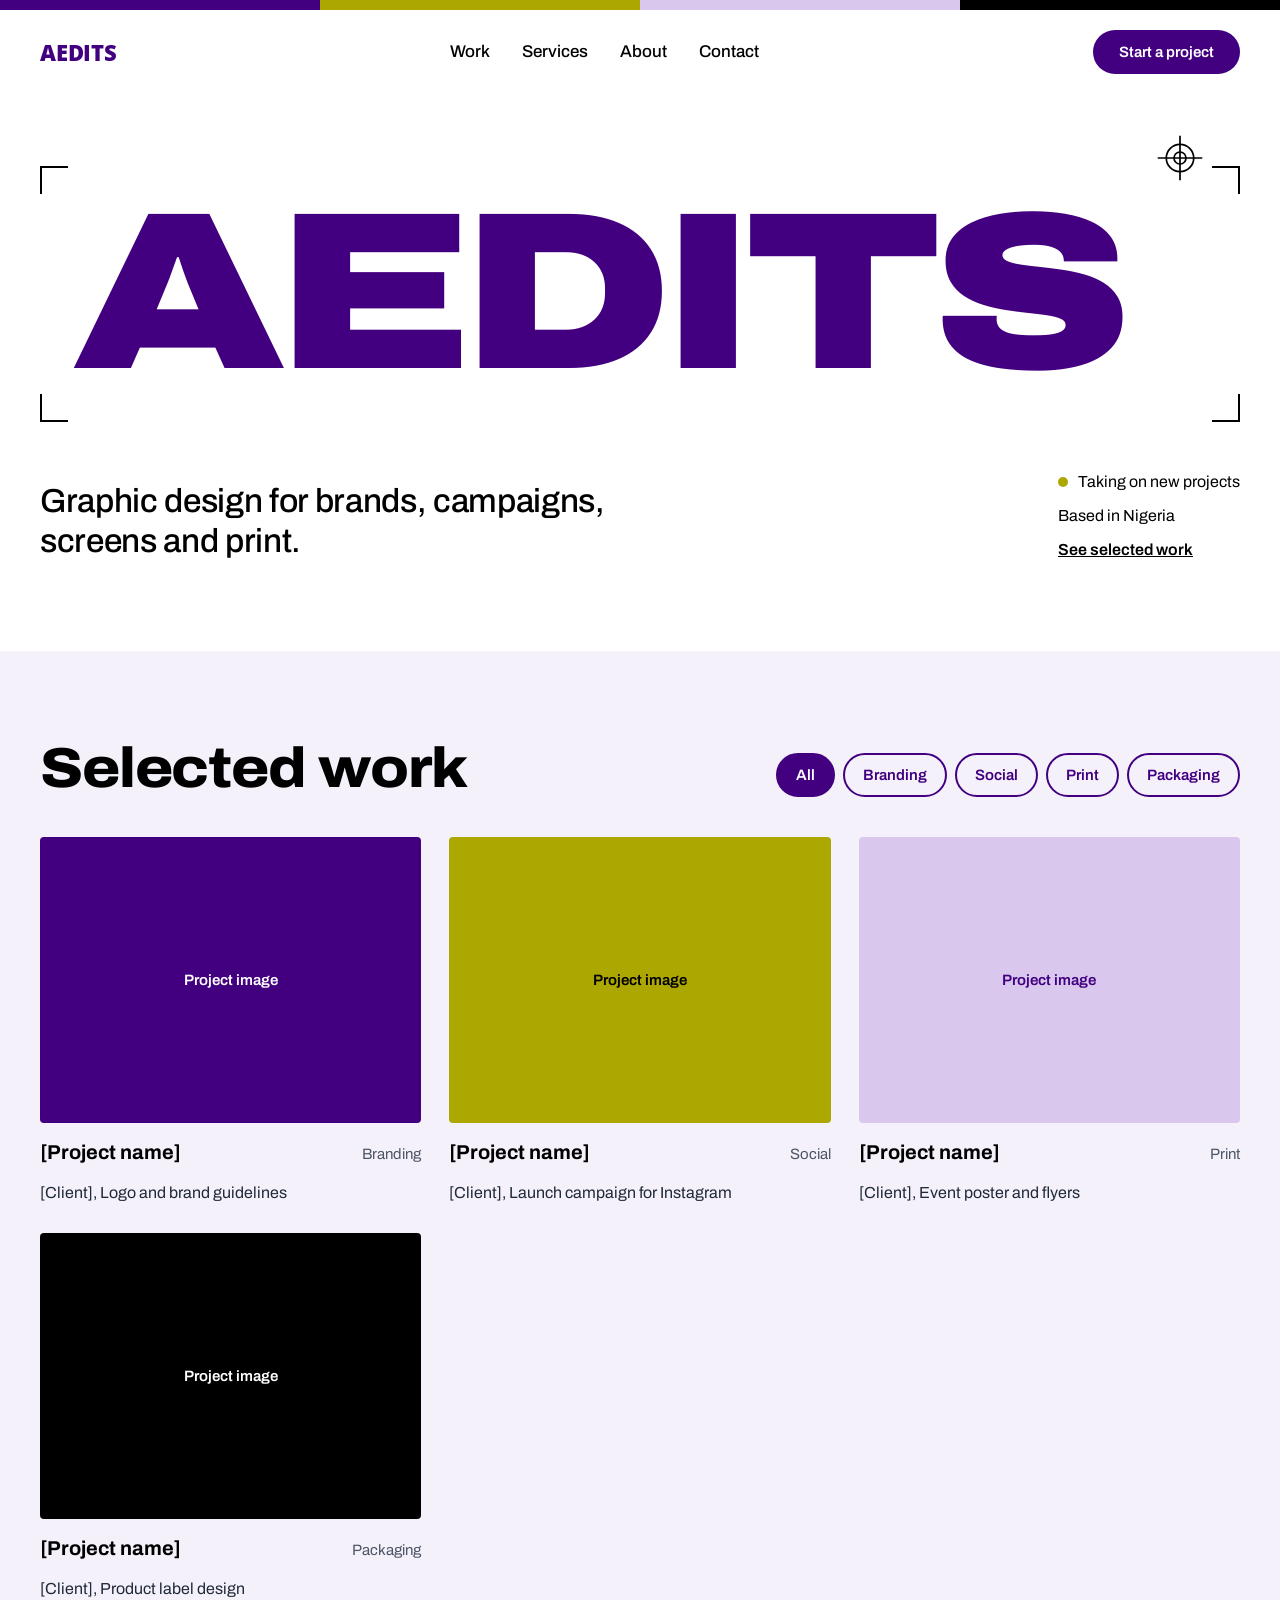
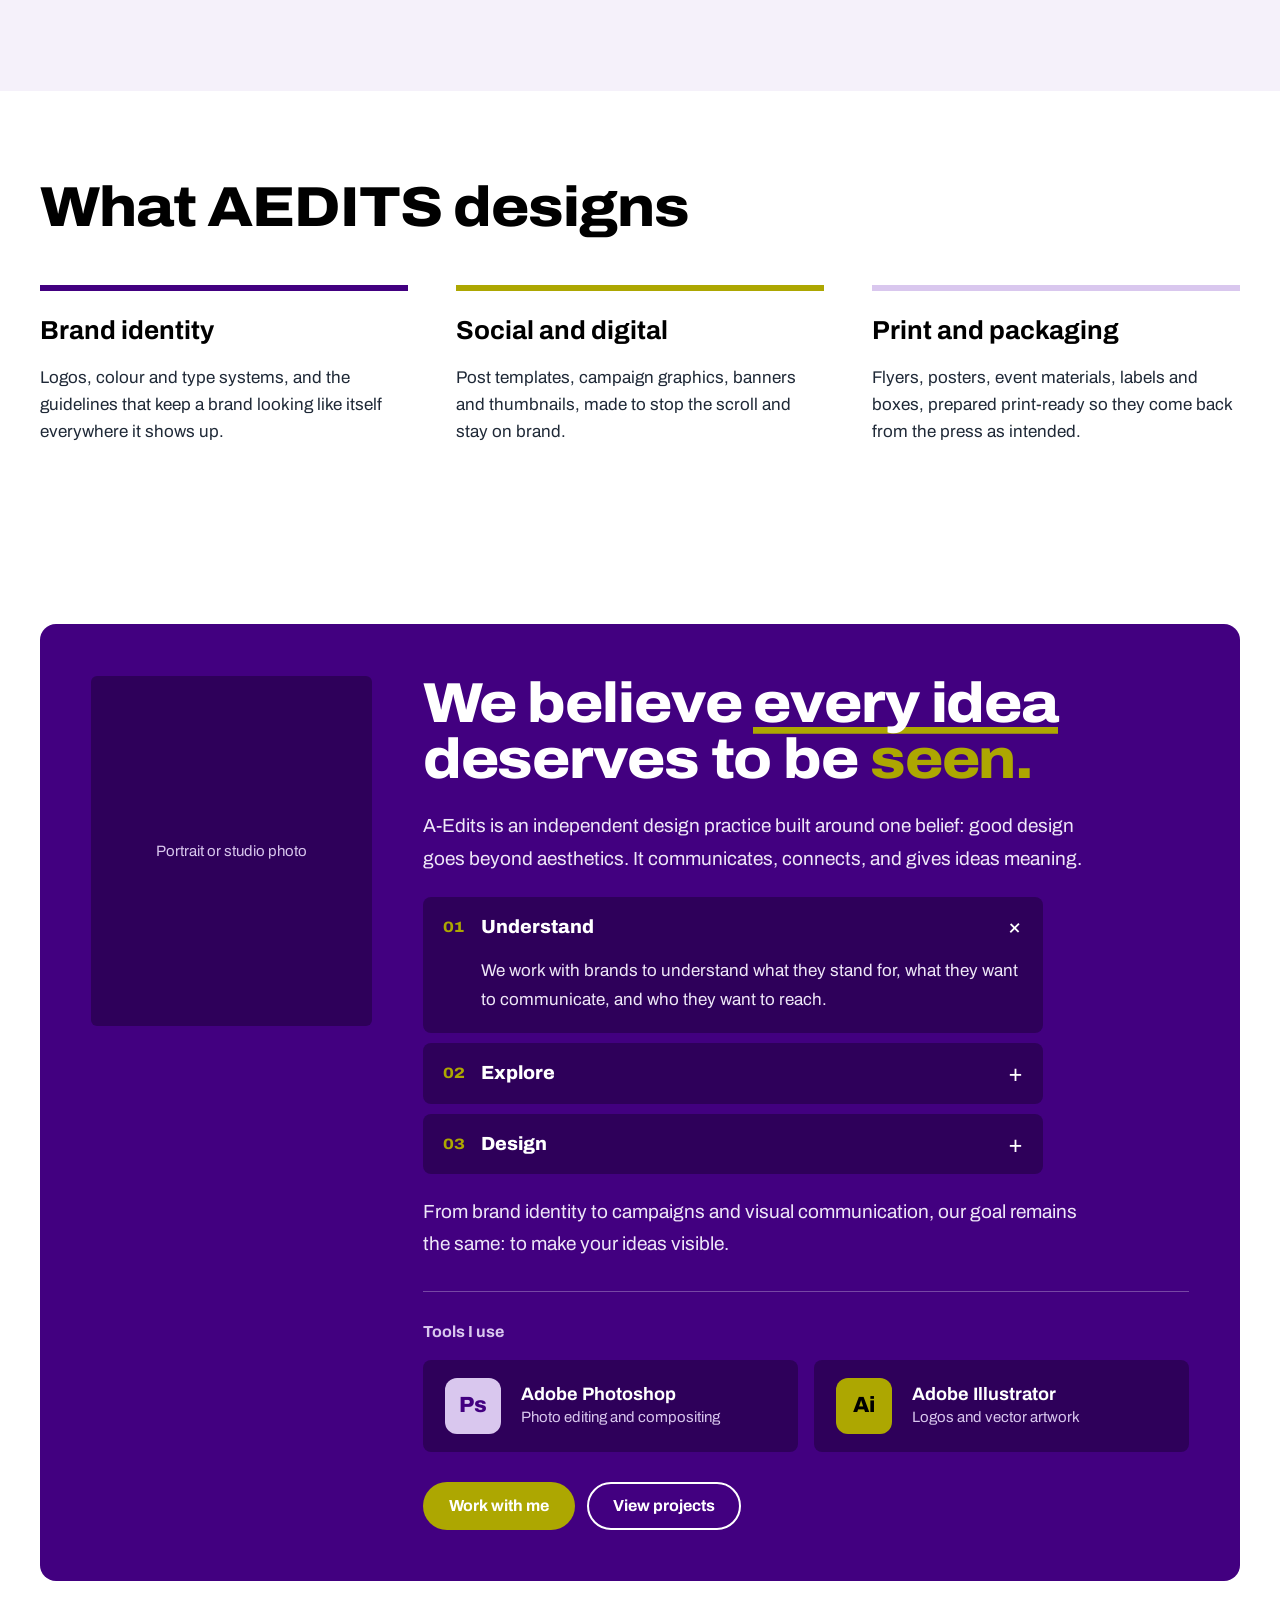
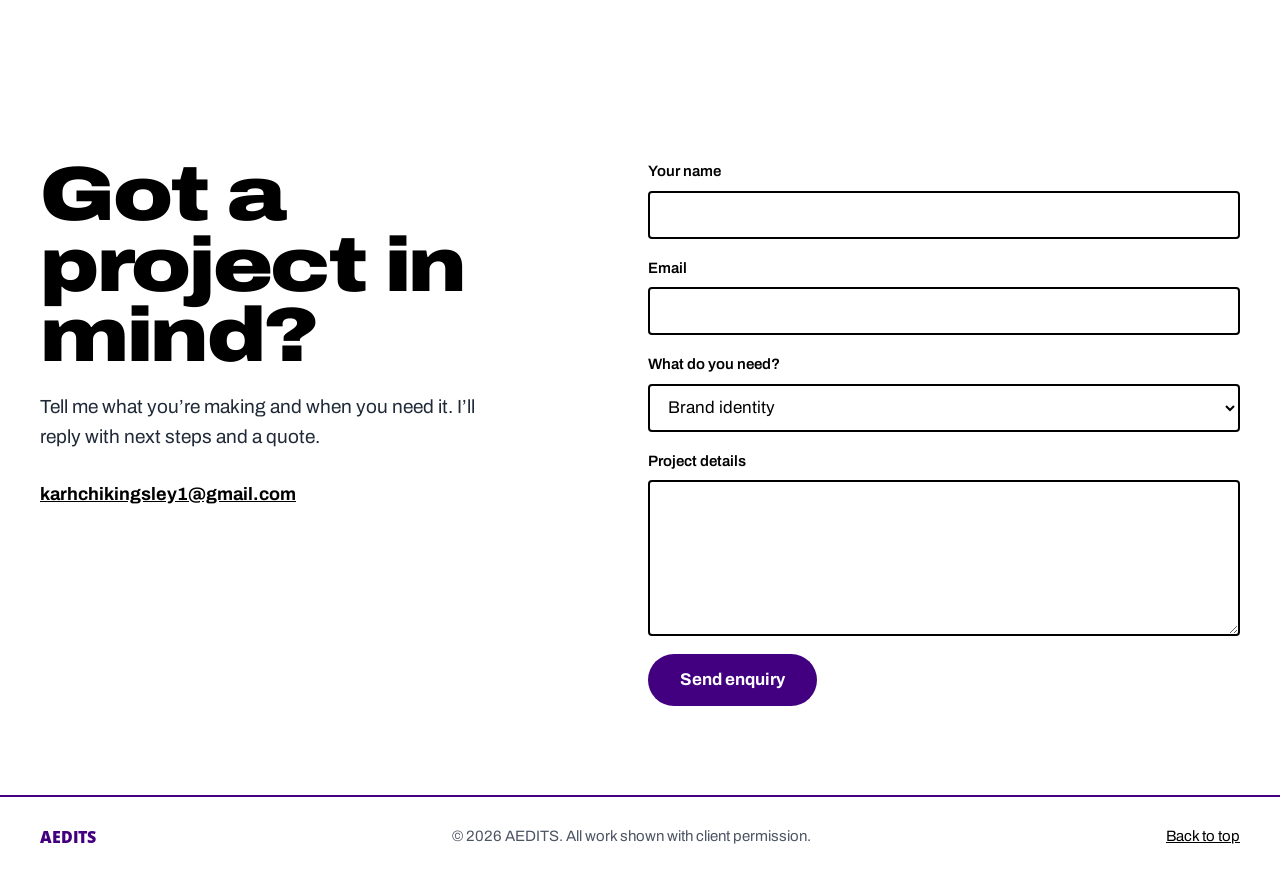
==== index.html @ ba5e99d8 "Add heading highlight, button arrows and approach steps to about section Co-Authored-By: Claude Opus" ====
<!doctype html>
<html lang="en">
<head>
<meta charset="utf-8">
<meta name="viewport" content="width=device-width, initial-scale=1, viewport-fit=cover">
<title>AEDITS · Graphic design</title>
<meta name="description" content="AEDITS is a graphic design studio in Nigeria for brands, campaigns, screens and print.">
<meta property="og:title" content="AEDITS · Graphic design">
<meta property="og:description" content="Graphic design for brands, campaigns, screens and print.">
<meta name="theme-color" content="#420080">
<link rel="icon" href="data:image/svg+xml,%3Csvg xmlns='http://www.w3.org/2000/svg' viewBox='0 0 64 64'%3E%3Crect width='64' height='64' rx='12' fill='%23420080'/%3E%3Ctext x='32' y='45' font-family='Arial' font-weight='900' font-size='38' text-anchor='middle' fill='%23ada701'%3EA%3C/text%3E%3C/svg%3E">
<link rel="preconnect" href="https://fonts.googleapis.com">
<link rel="preconnect" href="https://fonts.gstatic.com" crossorigin>
<link rel="stylesheet" href="https://fonts.googleapis.com/css2?family=Archivo:wdth,wght@62..125,400..900&family=Open+Sans:wght@600..800&display=swap">
<link rel="stylesheet" href="css/styles.css">
</head>
<body>

<div class="colorbar" aria-hidden="true"><div></div><div></div><div></div><div></div></div>

<header class="wrap header">
  <a href="#top" class="logo">AEDITS</a>
  <button class="menu-btn" type="button" aria-expanded="false" aria-controls="site-nav">Menu</button>
  <nav id="site-nav" class="nav" aria-label="Main">
    <a href="#work">Work</a>
    <a href="#services">Services</a>
    <a href="#about">About</a>
    <a href="#contact">Contact</a>
  </nav>
  <a href="#contact" class="pill pill-primary">Start a project</a>
</header>

<main>
  <section id="top" class="wrap hero">
    <div class="frame">
      <span class="crop tl" aria-hidden="true"></span>
      <span class="crop tr" aria-hidden="true"></span>
      <span class="crop bl" aria-hidden="true"></span>
      <span class="crop br" aria-hidden="true"></span>
      <h1 class="wordmark">AEDITS</h1>
      <svg class="target" aria-hidden="true" width="56" height="56" viewBox="0 0 56 56">
        <circle cx="28" cy="28" r="16" fill="none" stroke="currentColor" stroke-width="2"/>
        <circle cx="28" cy="28" r="7" fill="none" stroke="currentColor" stroke-width="2"/>
        <line x1="28" y1="2" x2="28" y2="54" stroke="currentColor" stroke-width="2"/>
        <line x1="2" y1="28" x2="54" y2="28" stroke="currentColor" stroke-width="2"/>
      </svg>
    </div>
    <div class="hero-foot">
      <p class="tagline">Graphic design for brands, campaigns, screens and print.</p>
      <div class="meta">
        <span><span class="dot" aria-hidden="true"></span>Taking on new projects</span>
        <span>Based in Nigeria</span>
        <a href="#work" style="font-weight:600">See selected work</a>
      </div>
    </div>
  </section>

  <section id="work" class="work section">
    <div class="wrap">
      <div class="work-head">
        <h2 class="h2">Selected work</h2>
        <div class="filters" id="filters" role="group" aria-label="Filter projects"></div>
      </div>
      <!-- Projects come from data/projects.js — add and edit them in admin.html -->
      <div class="grid" id="grid" aria-live="polite"></div>
      <p class="empty" id="empty" hidden></p>
    </div>
  </section>

  <section id="services" class="wrap section">
    <h2 class="h2">What AEDITS designs</h2>
    <div class="services">
      <div class="service">
        <h3>Brand identity</h3>
        <p>Logos, colour and type systems, and the guidelines that keep a brand looking like itself everywhere it shows up.</p>
      </div>
      <div class="service">
        <h3>Social and digital</h3>
        <p>Post templates, campaign graphics, banners and thumbnails, made to stop the scroll and stay on brand.</p>
      </div>
      <div class="service">
        <h3>Print and packaging</h3>
        <p>Flyers, posters, event materials, labels and boxes, prepared print-ready so they come back from the press as intended.</p>
      </div>
    </div>
  </section>

  <section id="about" class="wrap section">
    <div class="about on-purple">
      <!-- To add your photo: put it in images/ and replace the text below with
           <img src="images/portrait.jpg" alt="Portrait of the A-Edits designer"> -->
      <div class="portrait">Portrait or studio photo</div>
      <div class="about-copy">
        <h2 class="h2 about-title">We believe <span class="hl">every idea</span> deserves to be <span class="hl-word">seen.</span></h2>
        <p>A-Edits is an independent design practice built around one belief: good design goes beyond aesthetics. It communicates, connects, and gives ideas meaning.</p>
        <div class="steps">
          <div class="step open">
            <h3><button type="button" aria-expanded="true" aria-controls="step-1"><span class="step-num">01</span>Understand<span class="step-pm" aria-hidden="true">+</span></button></h3>
            <div class="step-body" id="step-1"><div><p>We work with brands to understand what they stand for, what they want to communicate, and who they want to reach.</p></div></div>
          </div>
          <div class="step">
            <h3><button type="button" aria-expanded="false" aria-controls="step-2"><span class="step-num">02</span>Explore<span class="step-pm" aria-hidden="true">+</span></button></h3>
            <div class="step-body" id="step-2"><div><p>Our approach is collaborative and considered. Through thoughtful exploration and creative direction, ideas are understood and perspectives are shared.</p></div></div>
          </div>
          <div class="step">
            <h3><button type="button" aria-expanded="false" aria-controls="step-3"><span class="step-num">03</span>Design<span class="step-pm" aria-hidden="true">+</span></button></h3>
            <div class="step-body" id="step-3"><div><p>With intentional design, where every decision serves a purpose, we translate these ideas into visual experiences that speak to the right audience.</p></div></div>
          </div>
        </div>
        <p>From brand identity to campaigns and visual communication, our goal remains the same: to make your ideas visible.</p>
        <div class="tools">
          <h3>Tools I use</h3>
          <ul class="tool-list">
            <!-- To add an app icon: put it in images/ and replace the letters with
                 <img src="images/photoshop.png" alt=""> -->
            <li class="tool">
              <span class="tool-icon tool-ps">Ps</span>
              <span><strong>Adobe Photoshop</strong><span>Photo editing and compositing</span></span>
            </li>
            <li class="tool">
              <span class="tool-icon tool-ai">Ai</span>
              <span><strong>Adobe Illustrator</strong><span>Logos and vector artwork</span></span>
            </li>
          </ul>
        </div>
        <div class="btns">
          <a href="#contact" class="pill pill-accent">Work with me <span class="arr" aria-hidden="true">→</span></a>
          <a href="#work" class="pill pill-ghost">View projects <span class="arr" aria-hidden="true">→</span></a>
        </div>
      </div>
    </div>
  </section>

  <section id="contact" class="wrap section contact">
    <div class="contact-intro">
      <h2 class="big">Got a project in mind?</h2>
      <p>Tell me what you’re making and when you need it. I’ll reply with next steps and a quote.</p>
      <div class="contact-links">
        <a class="email" data-config-email href="#contact">Email</a>
        <a data-config-link="instagram" href="#" target="_blank" rel="noopener">Instagram</a>
        <a data-config-link="behance" href="#" target="_blank" rel="noopener">Behance</a>
        <a data-config-link="whatsapp" href="#" target="_blank" rel="noopener">WhatsApp</a>
      </div>
    </div>

    <div class="contact-side">
      <div class="sent" id="sent" role="status" tabindex="-1" hidden>
        <strong id="sent-title">Enquiry sent</strong>
        <span id="sent-msg"></span>
      </div>
      <form id="enquiry" class="enquiry" novalidate>
        <div class="field">
          <label for="c-name">Your name</label>
          <input id="c-name" name="name" type="text" autocomplete="name" required>
        </div>
        <div class="field">
          <label for="c-email">Email</label>
          <input id="c-email" name="email" type="email" autocomplete="email" required>
        </div>
        <div class="field">
          <label for="c-service">What do you need?</label>
          <select id="c-service" name="service">
            <option>Brand identity</option>
            <option>Social and digital</option>
            <option>Print and packaging</option>
            <option>Something else</option>
          </select>
        </div>
        <div class="field">
          <label for="c-msg">Project details</label>
          <textarea id="c-msg" name="message" rows="5"></textarea>
        </div>
        <div class="honey" aria-hidden="true">
          <label for="c-bot">Leave this empty</label>
          <input id="c-bot" type="checkbox" name="botcheck" tabindex="-1">
        </div>
        <p class="error" id="form-error" role="alert" hidden></p>
        <button type="submit" class="pill pill-primary">Send enquiry</button>
      </form>
    </div>
  </section>
</main>

<footer>
  <div class="wrap foot">
    <span class="logo">AEDITS</span>
    <span class="muted">© <span data-year>2026</span> AEDITS. All work shown with client permission.</span>
    <a href="#top">Back to top</a>
  </div>
</footer>

<script src="js/config.js"></script>
<script src="data/projects.js"></script>
<script src="js/main.js"></script>
<script src="js/home.js"></script>
</body>
</html>
---- css/styles.css ----
/* AEDITS — shared styles */
:root{
  --primary:#420080;
  --primary-deep:#2E005A;
  --accent:#ada701;
  --lavender:#D9C7EE;
  --bg:#FFFFFF;
  --bg-soft:#F5F1FA;
  --text:#000000;
  --text-2:#1F2937;
  --text-3:#4B5563;
  --brand-text:#420080;
  --line:#000000;
  --field-bg:#FFFFFF;
  --error:#B42318;
  --sans:'Archivo','Helvetica Neue',Arial,sans-serif;
  --logo:'Open Sans',Arial,sans-serif;
  color-scheme:light;
  box-sizing:border-box;
  padding-top:env(safe-area-inset-top,0px);
  padding-bottom:env(safe-area-inset-bottom,0px);
}
@media (prefers-color-scheme: dark){
  :root:not([data-theme="light"]){
    --bg:#140C1F;--bg-soft:#1E1230;--text:#F4EFFA;--text-2:#DDD3EA;--text-3:#B9AECA;
    --brand-text:#CDB0F5;--line:#F4EFFA;--field-bg:#1E1230;--error:#FF8A80;color-scheme:dark;
  }
}
:root[data-theme="dark"]{
  --bg:#140C1F;--bg-soft:#1E1230;--text:#F4EFFA;--text-2:#DDD3EA;--text-3:#B9AECA;
  --brand-text:#CDB0F5;--line:#F4EFFA;--field-bg:#1E1230;--error:#FF8A80;color-scheme:dark;
}
html{scroll-behavior:smooth;scroll-padding-top:env(safe-area-inset-top,0px)}
@media (prefers-reduced-motion: reduce){html{scroll-behavior:auto}*{transition:none !important}}
*,*::before,*::after{box-sizing:border-box}
[hidden]{display:none !important}
body{margin:0;background:var(--bg);color:var(--text);font-family:var(--sans);font-size:17px;line-height:1.5;-webkit-font-smoothing:antialiased}
img{max-width:100%;display:block}
a{color:var(--text)}
a:hover{color:var(--brand-text)}
:focus-visible{outline:3px solid var(--brand-text);outline-offset:3px}
.on-purple :focus-visible{outline-color:#FFFFFF}
.wrap{max-width:1360px;margin:0 auto;padding-inline:clamp(20px,4vw,40px)}
.section{padding-block:clamp(56px,7vw,104px)}
.h2{margin:0;font-weight:800;font-stretch:110%;font-size:clamp(36px,4.4vw,60px);line-height:1;letter-spacing:-0.02em}
.pill{display:inline-flex;align-items:center;justify-content:center;gap:8px;min-height:48px;padding:0 24px;border-radius:999px;font:inherit;font-weight:700;font-size:16px;text-decoration:none;cursor:pointer;border:2px solid transparent}
.pill:disabled{opacity:.6;cursor:wait}
.pill-primary{background:var(--primary);color:#FFFFFF}
.pill-primary:hover{background:var(--primary-deep);color:#FFFFFF}
.pill-accent{background:var(--accent);color:#000000}
.pill-accent:hover{color:#000000;filter:brightness(1.08)}
.pill-ghost{border-color:#FFFFFF;color:#FFFFFF}
.pill-ghost:hover{background:#FFFFFF;color:var(--primary)}
.pill-outline{border-color:var(--brand-text);color:var(--brand-text);background:transparent}
.pill-outline:hover{background:var(--primary);border-color:var(--primary);color:#FFFFFF}

/* colour bar */
.colorbar{display:grid;grid-template-columns:repeat(4,minmax(0,1fr));height:10px}
.colorbar div:nth-child(1){background:#420080}
.colorbar div:nth-child(2){background:#ada701}
.colorbar div:nth-child(3){background:#D9C7EE}
.colorbar div:nth-child(4){background:#000000}

/* header */
.header{display:flex;align-items:center;justify-content:space-between;gap:24px;padding-block:20px;flex-wrap:wrap}
.logo{font-family:var(--logo);font-weight:800;font-size:22px;letter-spacing:-0.01em;text-decoration:none;color:var(--brand-text)}
.nav{display:flex;gap:32px;font-weight:500}
.nav a{text-decoration:none}
.header .pill-primary{min-height:44px;font-size:15px;font-weight:600}
.menu-btn{display:none;min-height:44px;min-width:44px;align-items:center;justify-content:center;background:none;border:2px solid var(--line);border-radius:999px;color:var(--text);cursor:pointer;padding:0 16px;font:inherit;font-weight:600}
@media (max-width:760px){
  .menu-btn{display:inline-flex}
  .header .pill-primary{display:none}
  .nav{display:none;width:100%;flex-direction:column;gap:0;border-top:2px solid var(--line)}
  .nav.open{display:flex}
  .nav a{padding:14px 0;border-bottom:1px solid var(--lavender);font-size:20px}
}

/* hero */
.hero{padding-block:clamp(28px,6vw,72px) clamp(48px,7vw,96px)}
.frame{position:relative;padding:clamp(20px,3vw,36px) clamp(16px,2.5vw,32px)}
.crop{position:absolute;width:28px;height:28px;border:0 solid var(--line)}
.crop.tl{top:0;left:0;border-top-width:2px;border-left-width:2px}
.crop.tr{top:0;right:0;border-top-width:2px;border-right-width:2px}
.crop.bl{bottom:0;left:0;border-bottom-width:2px;border-left-width:2px}
.crop.br{bottom:0;right:0;border-bottom-width:2px;border-right-width:2px}
.wordmark{margin:0;font-weight:900;font-stretch:125%;font-size:clamp(64px,17.5vw,268px);line-height:0.82;letter-spacing:-0.035em;color:var(--brand-text)}
.target{position:absolute;right:clamp(16px,2.5vw,32px);bottom:calc(100% - 20px);background:var(--bg);padding:4px;color:var(--line)}
.hero-foot{margin-top:clamp(28px,4vw,48px);display:flex;flex-wrap:wrap;justify-content:space-between;align-items:flex-end;gap:32px}
.tagline{margin:0;max-width:34ch;font-size:clamp(24px,2.6vw,36px);line-height:1.2;font-weight:500;letter-spacing:-0.01em}
.meta{display:flex;flex-direction:column;gap:10px;font-size:16px}
.dot{display:inline-block;width:10px;height:10px;border-radius:50%;background:var(--accent);margin-right:10px}

/* work grid */
.work{background:var(--bg-soft)}
.work-head{display:flex;flex-wrap:wrap;justify-content:space-between;align-items:flex-end;gap:24px;margin-bottom:40px}
.filters{display:flex;flex-wrap:wrap;gap:8px}
.filter{min-height:44px;padding:0 18px;border-radius:999px;font:inherit;font-size:15px;font-weight:600;cursor:pointer;border:2px solid var(--brand-text);background:transparent;color:var(--brand-text)}
.filter[aria-pressed="true"]{background:var(--primary);border-color:var(--primary);color:#FFFFFF}
.grid{display:grid;grid-template-columns:repeat(auto-fill,minmax(min(100%,380px),1fr));gap:28px}
.card{display:flex;flex-direction:column;gap:14px}
.tile{display:flex;align-items:center;justify-content:center;aspect-ratio:4/3;border-radius:4px;text-decoration:none;font-size:15px;font-weight:600;overflow:hidden}
.tile img{width:100%;height:100%;object-fit:cover;transition:transform .4s ease}
a.tile:hover img{transform:scale(1.03)}
.tile.branding{background:var(--primary);color:#FFFFFF}
.tile.social{background:var(--accent);color:#000000}
.tile.print,.tile.other{background:var(--lavender);color:#420080}
.tile.packaging{background:#000000;color:#FFFFFF}
.card-row{display:flex;justify-content:space-between;align-items:baseline;gap:16px}
.card h3{margin:0;font-size:20px;font-weight:700}
.card h3 a{text-decoration:none}
.card h3 a:hover{text-decoration:underline}
.card .cat{font-size:15px;color:var(--text-3);white-space:nowrap}
.card p{margin:0;font-size:16px;color:var(--text-2)}
.empty{margin:24px 0 0}

/* services */
.services{display:grid;grid-template-columns:repeat(auto-fit,minmax(min(100%,280px),1fr));gap:40px 48px;margin-top:48px}
.service{display:flex;flex-direction:column;gap:14px;padding-top:20px;border-top:6px solid}
.service:nth-child(1){border-color:#420080}
.service:nth-child(2){border-color:#ada701}
.service:nth-child(3){border-color:#D9C7EE}
.service h3{margin:0;font-size:26px;font-weight:700}
.service p{margin:0;line-height:1.6;color:var(--text-2);max-width:44ch}

/* about */
.about{background:var(--primary);color:#FFFFFF;border-radius:16px;padding:clamp(24px,4vw,56px);display:flex;flex-wrap:wrap;gap:clamp(32px,4vw,56px);align-items:flex-start}
.about a{color:#FFFFFF}
.portrait{flex:1 1 280px;max-width:340px;aspect-ratio:4/5;background:var(--primary-deep);display:flex;align-items:center;justify-content:center;border-radius:6px;color:#D9C7EE;font-size:15px;text-align:center;padding:16px;overflow:hidden}
.portrait img{width:100%;height:100%;object-fit:cover}
.portrait:has(img){padding:0}
.about-copy{flex:999 1 420px;min-width:0;display:flex;flex-direction:column;gap:22px}
.about-copy .h2{max-width:18ch}
.about-copy p{margin:0;font-size:clamp(17px,1.5vw,19px);line-height:1.7;max-width:62ch;color:#EFE7F8}
.tools{border-top:1px solid rgba(255,255,255,.28);padding-top:28px;margin-top:8px}
.tools h3{margin:0 0 16px;font-size:16px;font-weight:700;color:var(--lavender)}
.tool-list{list-style:none;margin:0;padding:0;display:grid;grid-template-columns:repeat(auto-fit,minmax(min(240px,100%),1fr));gap:16px}
.tool{display:flex;align-items:center;gap:20px;background:var(--primary-deep);border-radius:8px;padding:18px 22px}
.tool-icon{flex:none;width:56px;height:56px;border-radius:12px;display:flex;align-items:center;justify-content:center;font-weight:800;font-size:22px;overflow:hidden}
.tool-icon img{width:100%;height:100%;object-fit:cover}
.tool-ps{background:var(--lavender);color:var(--primary)}
.tool-ai{background:var(--accent);color:#000000}
.tool strong{display:block;font-size:18px;line-height:1.2}
.tool strong + span{display:block;font-size:15px;line-height:1.35;color:#D9C7EE;margin-top:2px}
.btns{display:flex;flex-wrap:wrap;gap:12px;margin-top:8px}
.btns .pill{white-space:nowrap}
.about .pill{transition:transform .2s ease,background .2s ease,color .2s ease}
.about .pill:hover{transform:translateY(-2px)}
.about .pill .arr{display:inline-block;width:0;opacity:0;overflow:hidden;transform:translateX(-6px);transition:width .25s ease,opacity .25s ease,transform .25s ease}
.about .pill:hover .arr,.about .pill:focus-visible .arr{width:1.1em;opacity:1;transform:none}
.about .pill:has(.arr){gap:0}

/* about: heading highlight (drawn in when the section scrolls into view) */
.hl{background-image:linear-gradient(var(--accent),var(--accent));background-repeat:no-repeat;background-size:0% .12em;background-position:0 96%;padding-bottom:.04em;-webkit-box-decoration-break:clone;box-decoration-break:clone;transition:background-size .9s cubic-bezier(.65,0,.35,1) .2s}
.hl-word{transition:color .5s ease 1s}
.about-title.lit .hl{background-size:100% .12em}
.about-title.lit .hl-word{color:var(--accent)}
@media (prefers-reduced-motion: reduce){.hl{background-size:100% .12em}.hl-word{color:var(--accent)}}

/* about: approach steps */
.steps{display:flex;flex-direction:column;gap:10px;max-width:62ch}
.step{background:var(--primary-deep);border-radius:8px}
.step h3{margin:0}
.step button{all:unset;box-sizing:border-box;width:100%;display:flex;align-items:center;gap:16px;padding:16px 20px;cursor:pointer;font-weight:800;font-size:19px;color:#FFFFFF;border-radius:8px}
.step button:focus-visible{outline:3px solid #FFFFFF;outline-offset:2px}
.step-num{color:var(--accent);font-stretch:115%;font-size:15px;min-width:22px}
.step-pm{margin-left:auto;font-size:24px;font-weight:400;line-height:1;transition:transform .3s ease}
.step.open .step-pm{transform:rotate(45deg)}
.step-body{display:grid;grid-template-rows:0fr;transition:grid-template-rows .35s ease}
.step.open .step-body{grid-template-rows:1fr}
.step-body > div{overflow:hidden}
.about-copy .step-body p{padding:0 20px 18px 58px;font-size:17px}
@media (max-width:480px){.about-copy .step-body p{padding-left:20px}}

/* contact */
.contact{display:flex;flex-wrap:wrap;gap:clamp(40px,6vw,96px)}
.contact-intro{flex:1 1 360px;display:flex;flex-direction:column;gap:20px}
.contact-intro > p{margin:0;font-size:19px;line-height:1.6;max-width:40ch;color:var(--text-2)}
.big{margin:0;font-weight:900;font-stretch:120%;font-size:clamp(44px,6vw,88px);line-height:0.92;letter-spacing:-0.03em}
.contact-links{display:flex;flex-direction:column;gap:10px;font-size:18px;margin-top:8px}
.contact-links .email{font-weight:700}
.contact-side{flex:1 1 420px;display:flex;flex-direction:column}
.enquiry{display:flex;flex-direction:column;gap:18px}
.field{display:flex;flex-direction:column;gap:8px}
label{font-size:15px;font-weight:600}
input,select,textarea{font:inherit;font-size:17px;color:var(--text);background:var(--field-bg);border:2px solid var(--line);border-radius:4px}
input,select{min-height:48px;padding:0 14px}
textarea{padding:12px 14px;line-height:1.5;resize:vertical}
.honey{position:absolute;left:-9999px;width:1px;height:1px;overflow:hidden}
.error{margin:0;color:var(--error);font-weight:600}
.sent{padding:28px;background:var(--accent);color:#000000;border-radius:4px;display:flex;flex-direction:column;gap:8px}
.sent strong{font-size:22px}
.sent a{color:#000000}
.enquiry button{align-self:flex-start;min-height:52px;padding:0 30px;font-size:17px}

/* footer */
footer{border-top:2px solid var(--brand-text)}
.foot{display:flex;flex-wrap:wrap;justify-content:space-between;gap:16px;padding-block:28px;font-size:15px}
.foot .logo{font-size:16px}
.foot .muted{color:var(--text-3)}

/* project page */
.back{display:inline-flex;align-items:center;gap:8px;min-height:44px;font-weight:600;text-decoration:none}
.back:hover{text-decoration:underline}
.p-head{padding-block:clamp(24px,4vw,48px) clamp(28px,4vw,48px);display:flex;flex-direction:column;gap:20px}
.p-title{margin:0;font-weight:900;font-stretch:120%;font-size:clamp(44px,7vw,104px);line-height:0.92;letter-spacing:-0.03em;color:var(--brand-text);overflow-wrap:anywhere}
.p-meta{display:flex;flex-wrap:wrap;gap:12px 40px;margin:0;padding:0}
.p-meta div{display:flex;flex-direction:column;gap:2px}
.p-meta dt{font-size:14px;color:var(--text-3)}
.p-meta dd{margin:0;font-size:18px;font-weight:600}
.p-cover{aspect-ratio:16/9;border-radius:4px;overflow:hidden;display:flex;align-items:center;justify-content:center;font-weight:600}
.p-cover img{width:100%;height:100%;object-fit:cover}
.p-body{display:flex;flex-wrap:wrap;gap:clamp(32px,5vw,72px);padding-block:clamp(40px,6vw,80px)}
.p-summary{flex:1 1 280px;margin:0;font-size:clamp(22px,2.2vw,30px);line-height:1.25;font-weight:500}
.p-desc{flex:2 1 420px;min-width:0}
.p-desc p{margin:0 0 1.1em;font-size:18px;line-height:1.65;max-width:62ch;color:var(--text-2)}
.gallery{display:grid;grid-template-columns:repeat(auto-fill,minmax(min(100%,420px),1fr));gap:20px;padding-bottom:clamp(48px,7vw,96px)}
.g-item{display:block;padding:0;border:0;background:var(--bg-soft);border-radius:4px;overflow:hidden;cursor:zoom-in;aspect-ratio:4/3}
.g-item img{width:100%;height:100%;object-fit:cover;transition:transform .4s ease}
.g-item:hover img{transform:scale(1.03)}
.p-nav{display:flex;flex-wrap:wrap;justify-content:space-between;gap:20px;padding-block:32px;border-top:2px solid var(--line)}
.p-nav a{display:flex;flex-direction:column;gap:2px;text-decoration:none;max-width:45%}
.p-nav a span{font-size:14px;color:var(--text-3)}
.p-nav a strong{font-size:22px;font-weight:800}
.p-nav a:hover strong{text-decoration:underline}
.p-nav .next{margin-left:auto;text-align:right}
.notfound{padding-block:clamp(64px,10vw,140px);display:flex;flex-direction:column;gap:20px;align-items:flex-start}

/* lightbox */
.lightbox{border:0;padding:0;margin:auto;max-width:100vw;max-height:100vh;width:100vw;height:100vh;background:rgba(20,12,31,.94);color:#FFFFFF}
.lightbox::backdrop{background:rgba(20,12,31,.94)}
.lb-in{position:relative;width:100%;height:100%;display:flex;flex-direction:column;align-items:center;justify-content:center;gap:14px;padding:72px 72px calc(32px + env(safe-area-inset-bottom,0px))}
.lb-in img{max-width:100%;max-height:calc(100% - 48px);object-fit:contain;border-radius:2px}
.lb-cap{margin:0;font-size:15px;color:#E5DAF3;text-align:center}
.lb-btn{position:absolute;min-width:48px;min-height:48px;border-radius:999px;border:2px solid #FFFFFF;background:transparent;color:#FFFFFF;cursor:pointer;display:inline-flex;align-items:center;justify-content:center;font:inherit;font-weight:600;padding:0 14px}
.lb-btn:hover{background:#FFFFFF;color:#420080}
.lb-btn:focus-visible{outline-color:#FFFFFF}
.lb-close{top:calc(16px + env(safe-area-inset-top,0px));right:16px}
.lb-prev{left:12px;top:50%;transform:translateY(-50%)}
.lb-next{right:12px;top:50%;transform:translateY(-50%)}
@media (max-width:640px){
  .lb-in{padding:72px 12px 96px}
  .lb-prev,.lb-next{top:auto;bottom:calc(24px + env(safe-area-inset-bottom,0px));transform:none}
}
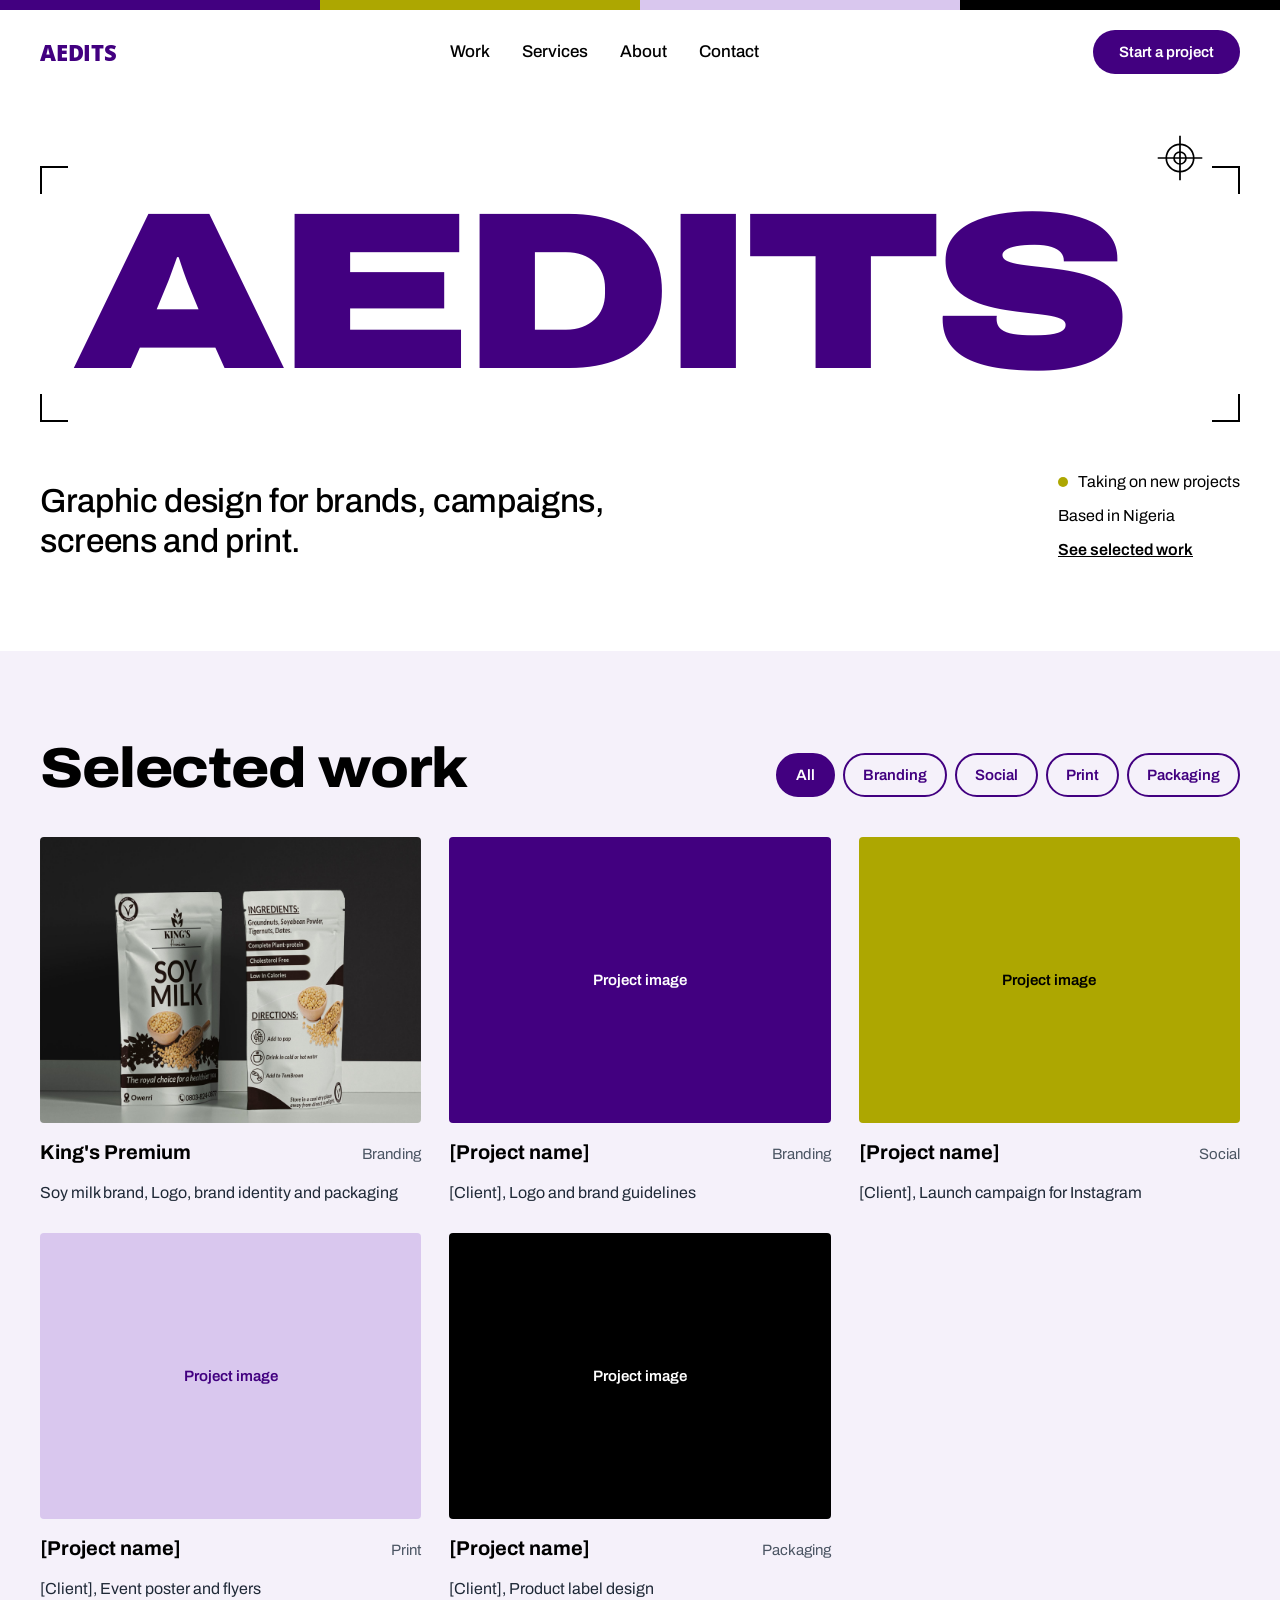
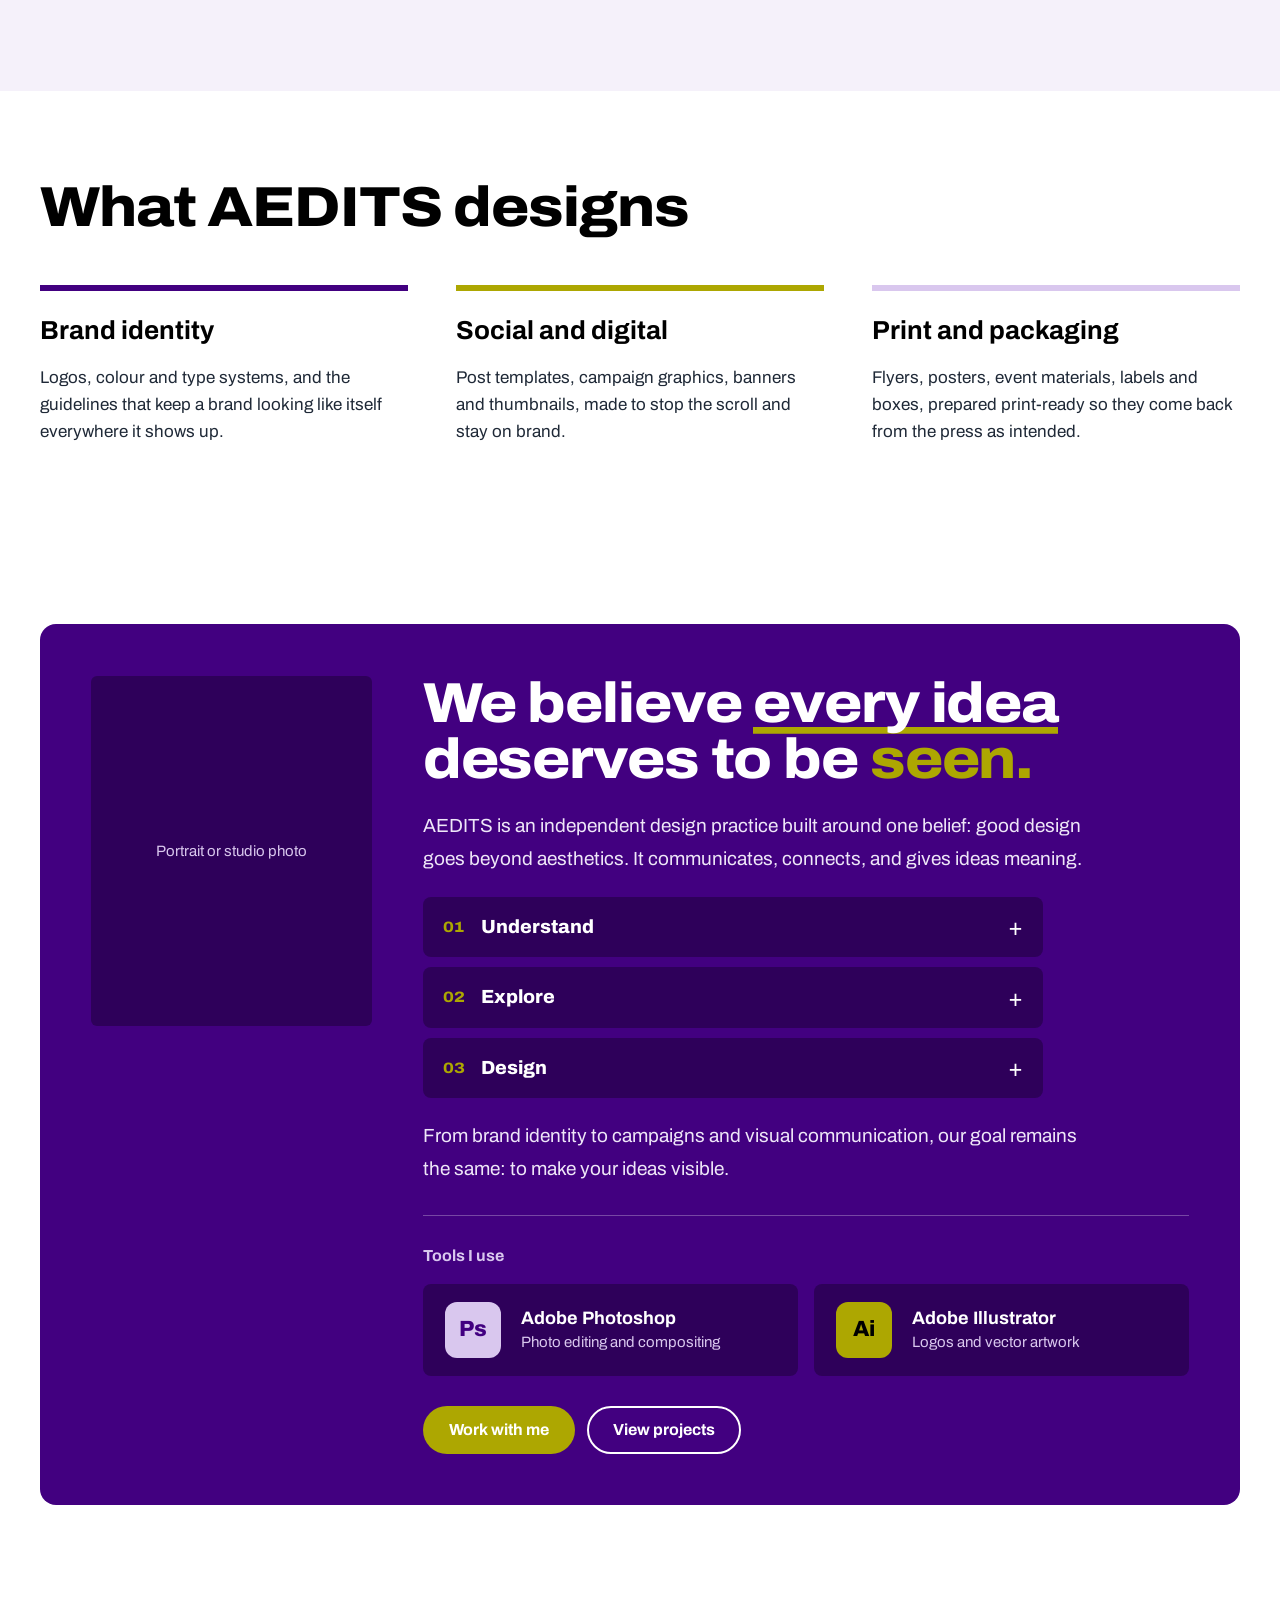
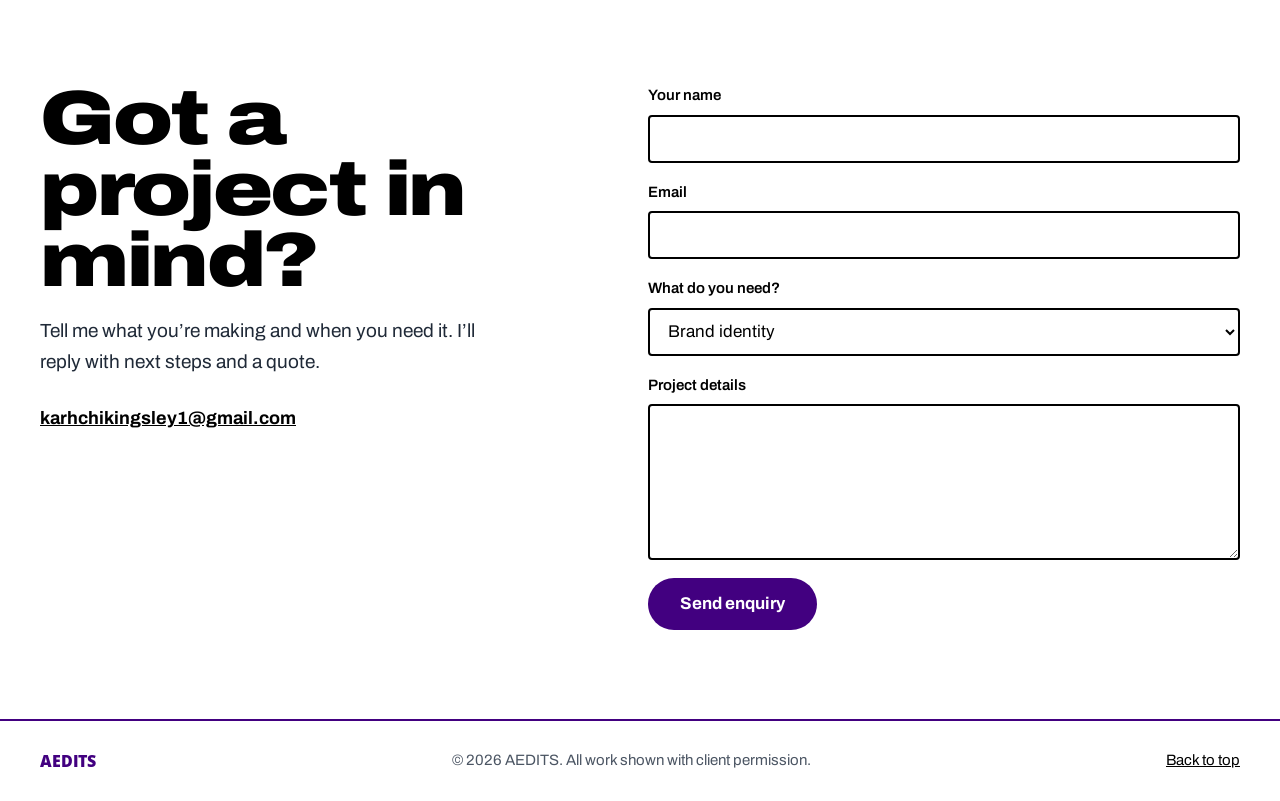
==== commit be4fa76b: "Add King's Premium branding project and fix AEDITS name in about Co-Authored-By: Claude Opus 5.5 <no" ====
--- a/index.html
+++ b/index.html
@@ -88,11 +88,11 @@
   <section id="about" class="wrap section">
     <div class="about on-purple">
       <!-- To add your photo: put it in images/ and replace the text below with
-           <img src="images/portrait.jpg" alt="Portrait of the A-Edits designer"> -->
+           <img src="images/portrait.jpg" alt="Portrait of the AEDITS designer"> -->
       <div class="portrait">Portrait or studio photo</div>
       <div class="about-copy">
         <h2 class="h2 about-title">We believe <span class="hl">every idea</span> deserves to be <span class="hl-word">seen.</span></h2>
-        <p>A-Edits is an independent design practice built around one belief: good design goes beyond aesthetics. It communicates, connects, and gives ideas meaning.</p>
+        <p>AEDITS is an independent design practice built around one belief: good design goes beyond aesthetics. It communicates, connects, and gives ideas meaning.</p>
         <div class="steps">
           <div class="step open">
             <h3><button type="button" aria-expanded="true" aria-controls="step-1"><span class="step-num">01</span>Understand<span class="step-pm" aria-hidden="true">+</span></button></h3>
--- a/css/styles.css
+++ b/css/styles.css
@@ -166,9 +166,14 @@
 .step-num{color:var(--accent);font-stretch:115%;font-size:15px;min-width:22px}
 .step-pm{margin-left:auto;font-size:24px;font-weight:400;line-height:1;transition:transform .3s ease}
 .step.open .step-pm{transform:rotate(45deg)}
-.step-body{display:grid;grid-template-rows:0fr;transition:grid-template-rows .35s ease}
+.step{transition:background .4s ease}
+.step.open{background:#3A0870}
+.step-pm{transition:transform .5s ease}
+.step-body{display:grid;grid-template-rows:0fr;transition:grid-template-rows .6s cubic-bezier(.4,0,.2,1)}
 .step.open .step-body{grid-template-rows:1fr}
 .step-body > div{overflow:hidden}
+.step-body p{opacity:0;transform:translateY(8px);transition:opacity .25s ease,transform .25s ease}
+.step.open .step-body p{opacity:1;transform:none;transition:opacity .6s ease .25s,transform .6s ease .25s}
 .about-copy .step-body p{padding:0 20px 18px 58px;font-size:17px}
 @media (max-width:480px){.about-copy .step-body p{padding-left:20px}}
 
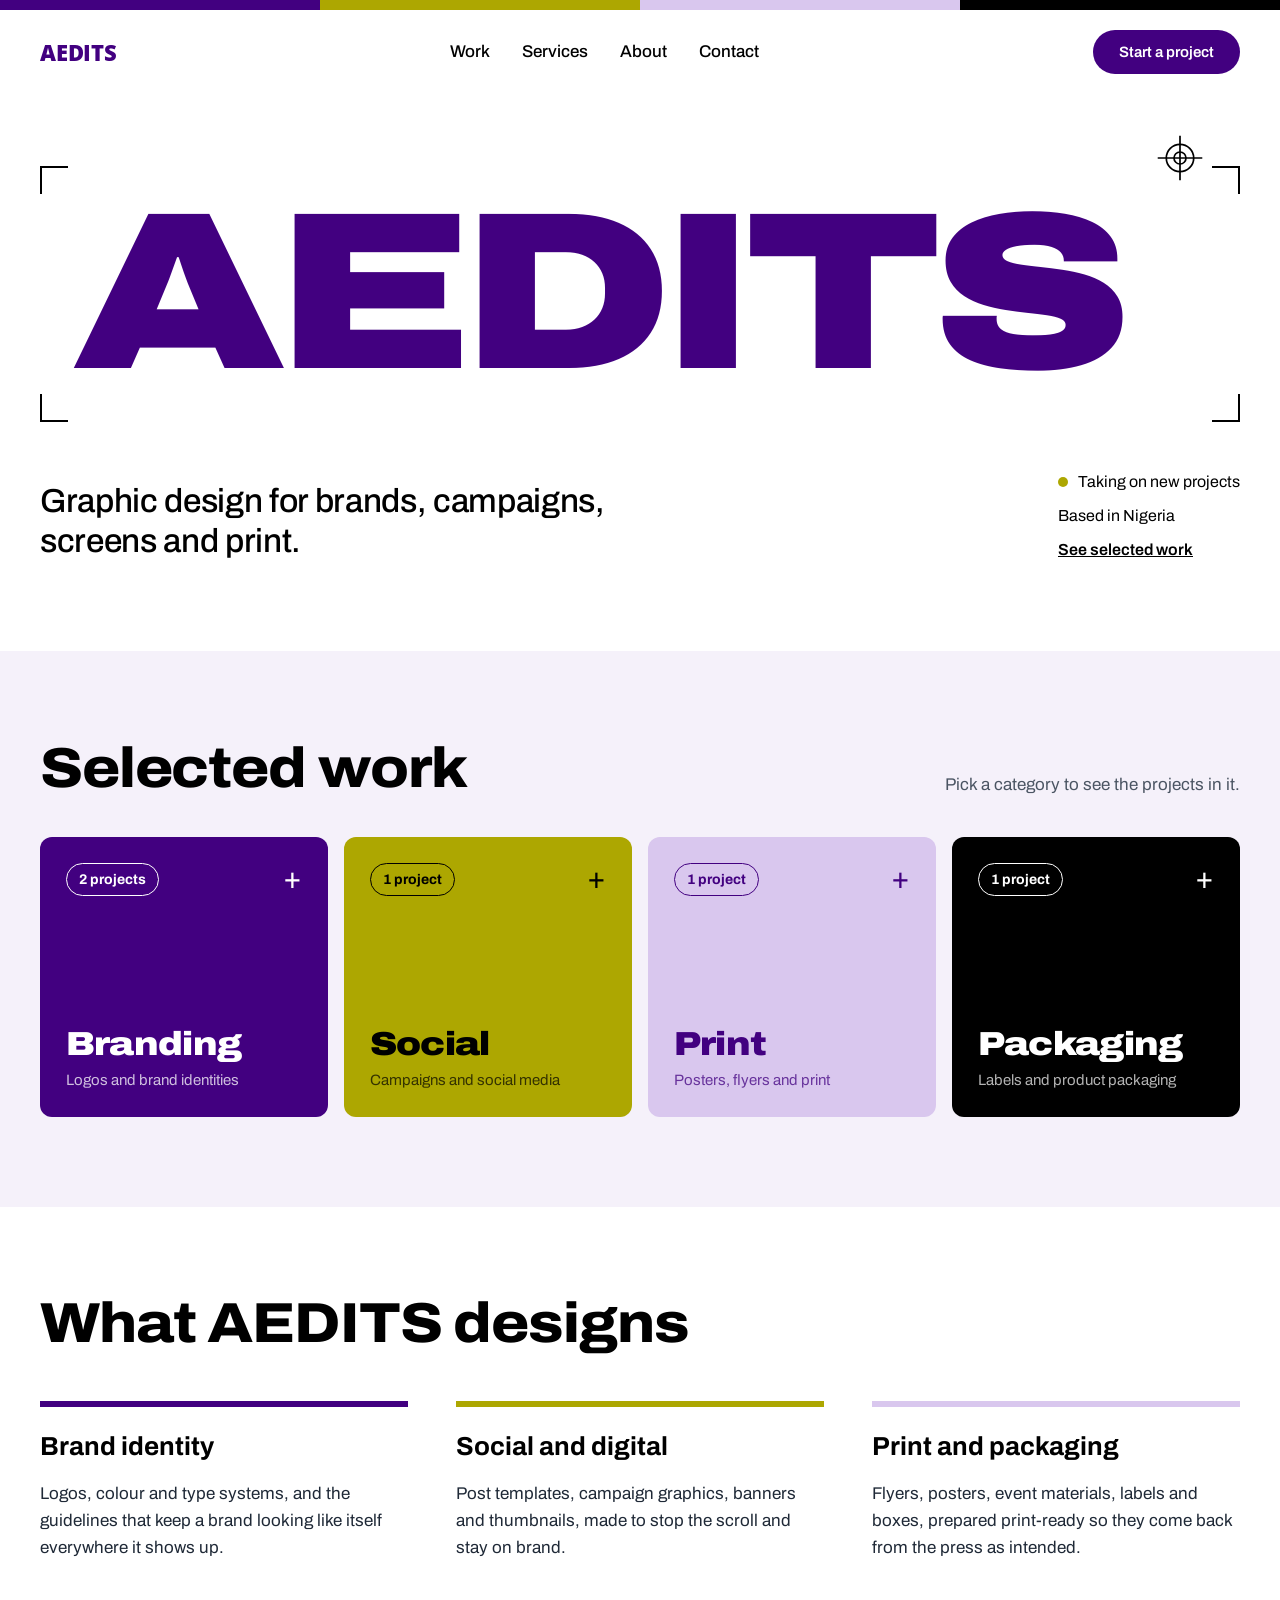
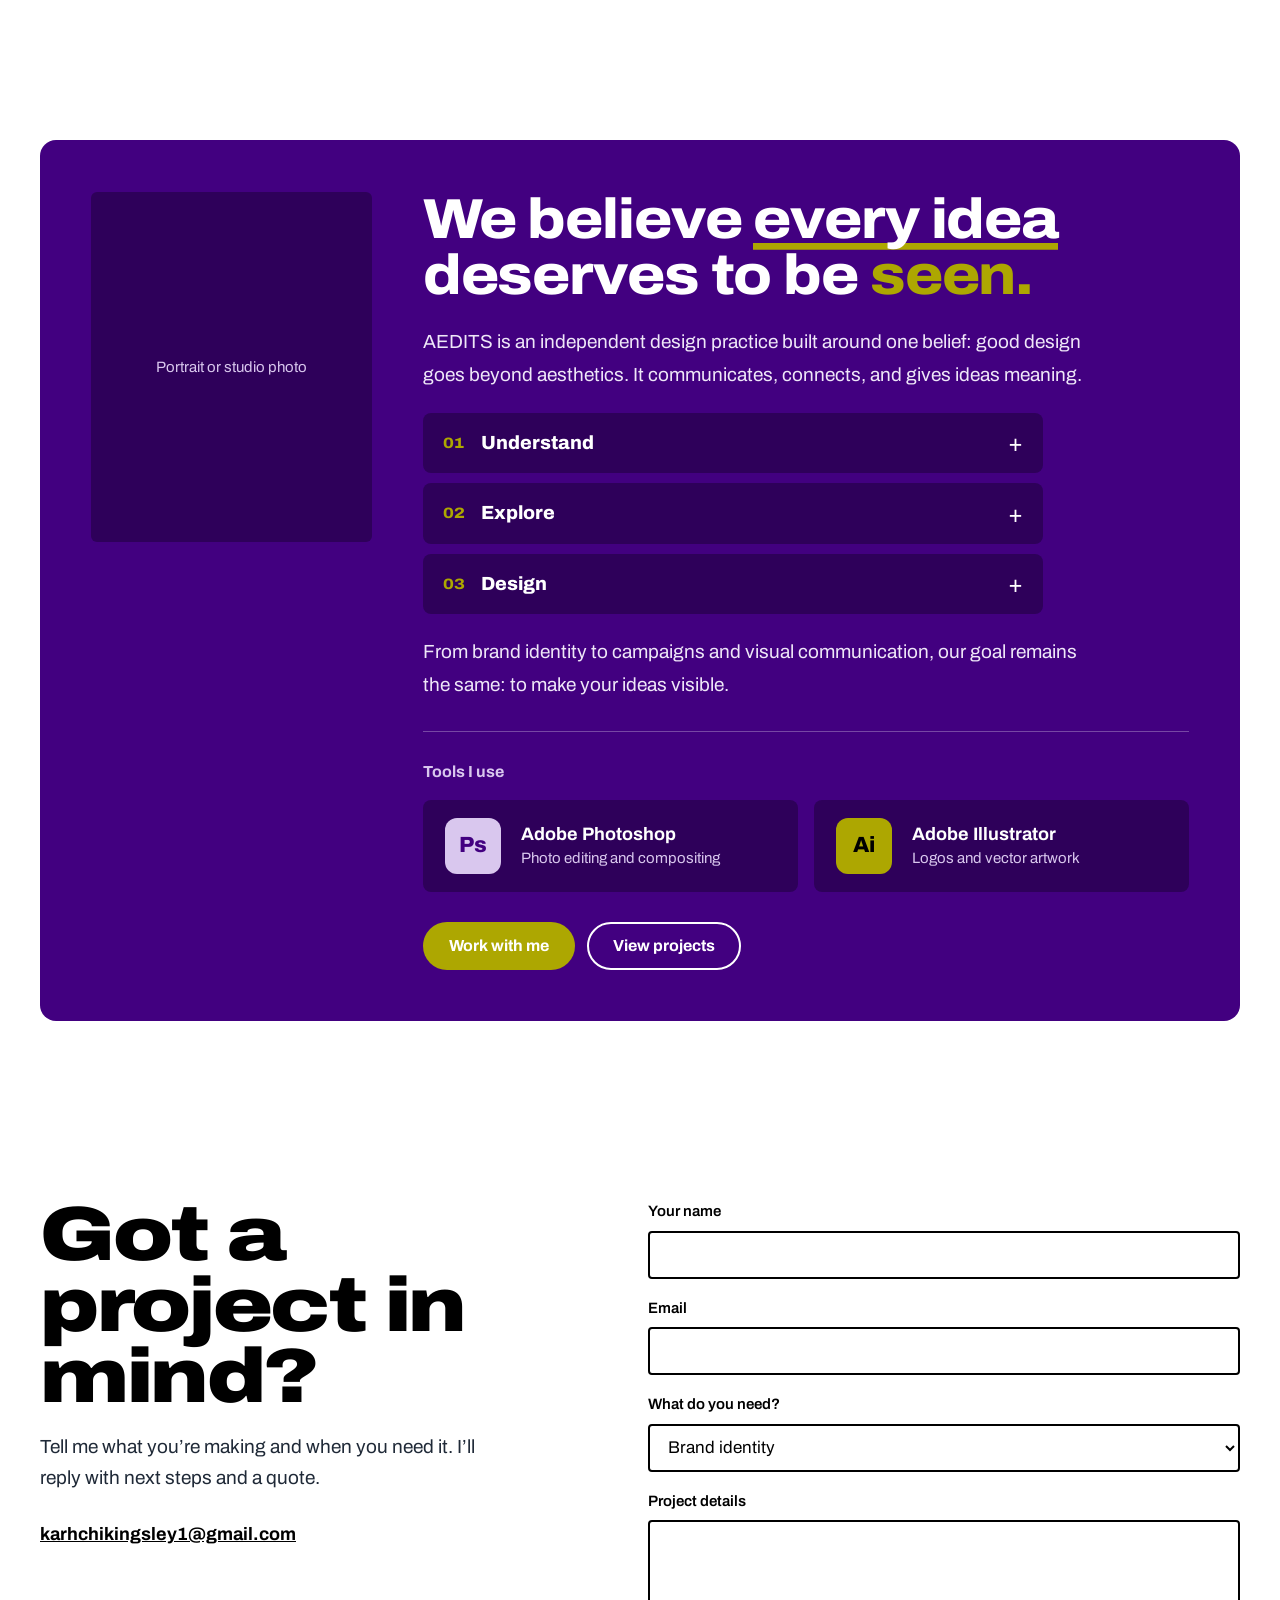
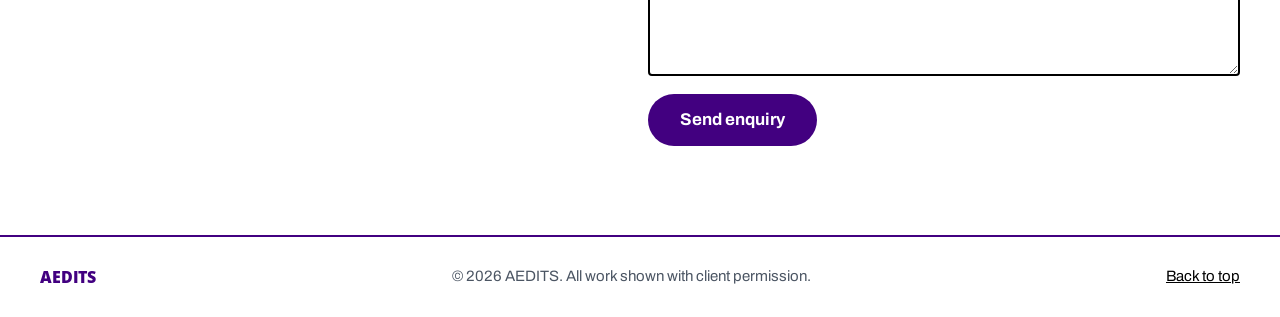
==== commit 1e828210: "Replace work filters with colour-coded category boxes that open to show projects Co-Authored-By: Cla" ====
--- a/index.html
+++ b/index.html
@@ -59,10 +59,10 @@
     <div class="wrap">
       <div class="work-head">
         <h2 class="h2">Selected work</h2>
-        <div class="filters" id="filters" role="group" aria-label="Filter projects"></div>
+        <p>Pick a category to see the projects in it.</p>
       </div>
       <!-- Projects come from data/projects.js — add and edit them in admin.html -->
-      <div class="grid" id="grid" aria-live="polite"></div>
+      <div class="cats" id="cats"></div>
       <p class="empty" id="empty" hidden></p>
     </div>
   </section>
--- a/css/styles.css
+++ b/css/styles.css
@@ -93,11 +93,48 @@
 
 /* work grid */
 .work{background:var(--bg-soft)}
-.work-head{display:flex;flex-wrap:wrap;justify-content:space-between;align-items:flex-end;gap:24px;margin-bottom:40px}
-.filters{display:flex;flex-wrap:wrap;gap:8px}
-.filter{min-height:44px;padding:0 18px;border-radius:999px;font:inherit;font-size:15px;font-weight:600;cursor:pointer;border:2px solid var(--brand-text);background:transparent;color:var(--brand-text)}
-.filter[aria-pressed="true"]{background:var(--primary);border-color:var(--primary);color:#FFFFFF}
+.work-head{display:flex;flex-wrap:wrap;justify-content:space-between;align-items:flex-end;gap:12px 24px;margin-bottom:40px}
+.work-head p{margin:0;font-size:17px;color:var(--text-3)}
 .grid{display:grid;grid-template-columns:repeat(auto-fill,minmax(min(100%,380px),1fr));gap:28px}
+
+/* work categories: four coloured boxes, one opens at a time to show its projects */
+.cats{display:grid;grid-template-columns:repeat(4,minmax(0,1fr));gap:16px}
+@media (max-width:1000px){.cats{grid-template-columns:repeat(2,minmax(0,1fr))}}
+@media (max-width:520px){.cats{grid-template-columns:minmax(0,1fr)}}
+.cat-box{--c-bg:var(--primary);--c-fg:#FFFFFF;--c-soft:rgba(255,255,255,.75);--c-card:rgba(255,255,255,.08);all:unset;box-sizing:border-box;position:relative;display:flex;flex-direction:column;justify-content:space-between;gap:28px;min-height:clamp(200px,22vw,280px);padding:clamp(20px,2vw,28px);border-radius:12px;background:var(--c-bg);color:var(--c-fg);cursor:pointer;transition:transform .3s ease,border-radius .3s ease,opacity .3s ease}
+.cat-box.social,.cat-panel.social{--c-bg:var(--accent);--c-fg:#000000;--c-soft:rgba(0,0,0,.7);--c-card:rgba(0,0,0,.07)}
+.cat-box.print,.cat-panel.print{--c-bg:var(--lavender);--c-fg:#420080;--c-soft:rgba(66,0,128,.75);--c-card:rgba(66,0,128,.07)}
+.cat-box.packaging,.cat-panel.packaging{--c-bg:#000000;--c-fg:#FFFFFF;--c-soft:rgba(255,255,255,.7);--c-card:rgba(255,255,255,.09)}
+.cat-box:hover{transform:translateY(-4px)}
+.cat-box:focus-visible{outline:3px solid var(--brand-text);outline-offset:3px}
+.cat-box .cat-top{display:flex;justify-content:space-between;align-items:flex-start;gap:12px}
+.cat-box .cat-count{font-size:14px;font-weight:700;padding:5px 12px;border-radius:999px;border:1.5px solid currentColor}
+.cat-box .cat-plus{font-size:30px;line-height:1;transition:transform .4s ease}
+.cat-box .cat-name{display:block;font-weight:900;font-stretch:115%;font-size:clamp(28px,2.6vw,38px);line-height:1;letter-spacing:-0.02em}
+.cat-box .cat-desc{display:block;margin-top:8px;font-size:15px;color:var(--c-soft)}
+.cats.has-open .cat-box:not(.open){opacity:.55}
+.cats.has-open .cat-box:not(.open):hover{opacity:1}
+.cat-box.open{transform:none;border-bottom-left-radius:0;border-bottom-right-radius:0}
+.cat-box.open::after{content:"";position:absolute;left:0;right:0;top:calc(100% - 2px);height:20px;background:var(--c-bg)}
+.cat-box.open .cat-plus{transform:rotate(45deg)}
+
+.cat-panel{--c-bg:var(--primary);--c-fg:#FFFFFF;--c-soft:rgba(255,255,255,.75);--c-card:rgba(255,255,255,.08);grid-column:1/-1;display:grid;grid-template-rows:0fr;transition:grid-template-rows .6s cubic-bezier(.4,0,.2,1)}
+.cat-panel.open{grid-template-rows:1fr}
+.cat-panel > div{overflow:hidden;min-height:0}
+.cat-panel-in{background:var(--c-bg);color:var(--c-fg);border-radius:12px;padding:clamp(20px,3vw,36px)}
+.cat-panel.first .cat-panel-in{border-top-left-radius:0}
+.cat-panel.last .cat-panel-in{border-top-right-radius:0}
+.cat-grid{display:grid;grid-template-columns:repeat(auto-fill,minmax(min(100%,300px),1fr));gap:20px}
+.cat-card{display:flex;flex-direction:column;gap:12px;padding:12px 12px 18px;border-radius:10px;background:var(--c-card);color:var(--c-fg);text-decoration:none;opacity:0;transform:translateY(12px);transition:opacity .5s ease,transform .5s ease,background .25s ease}
+.cat-panel.open .cat-card{opacity:1;transform:none}
+.cat-card:hover{color:var(--c-fg)}
+.cat-card .tile{border-radius:6px;background:rgba(127,127,127,.18);color:var(--c-soft)}
+.cat-card:hover .tile img{transform:scale(1.04)}
+.cat-card h3{margin:0 6px;font-size:20px;font-weight:800;display:flex;justify-content:space-between;gap:12px}
+.cat-card h3 span{transition:transform .25s ease}
+.cat-card:hover h3 span{transform:translateX(4px)}
+.cat-card p{margin:0 6px;font-size:15px;color:var(--c-soft)}
+.cat-empty{margin:0;font-size:17px;color:var(--c-soft)}
 .card{display:flex;flex-direction:column;gap:14px}
 .tile{display:flex;align-items:center;justify-content:center;aspect-ratio:4/3;border-radius:4px;text-decoration:none;font-size:15px;font-weight:600;overflow:hidden}
 .tile img{width:100%;height:100%;object-fit:cover;transition:transform .4s ease}
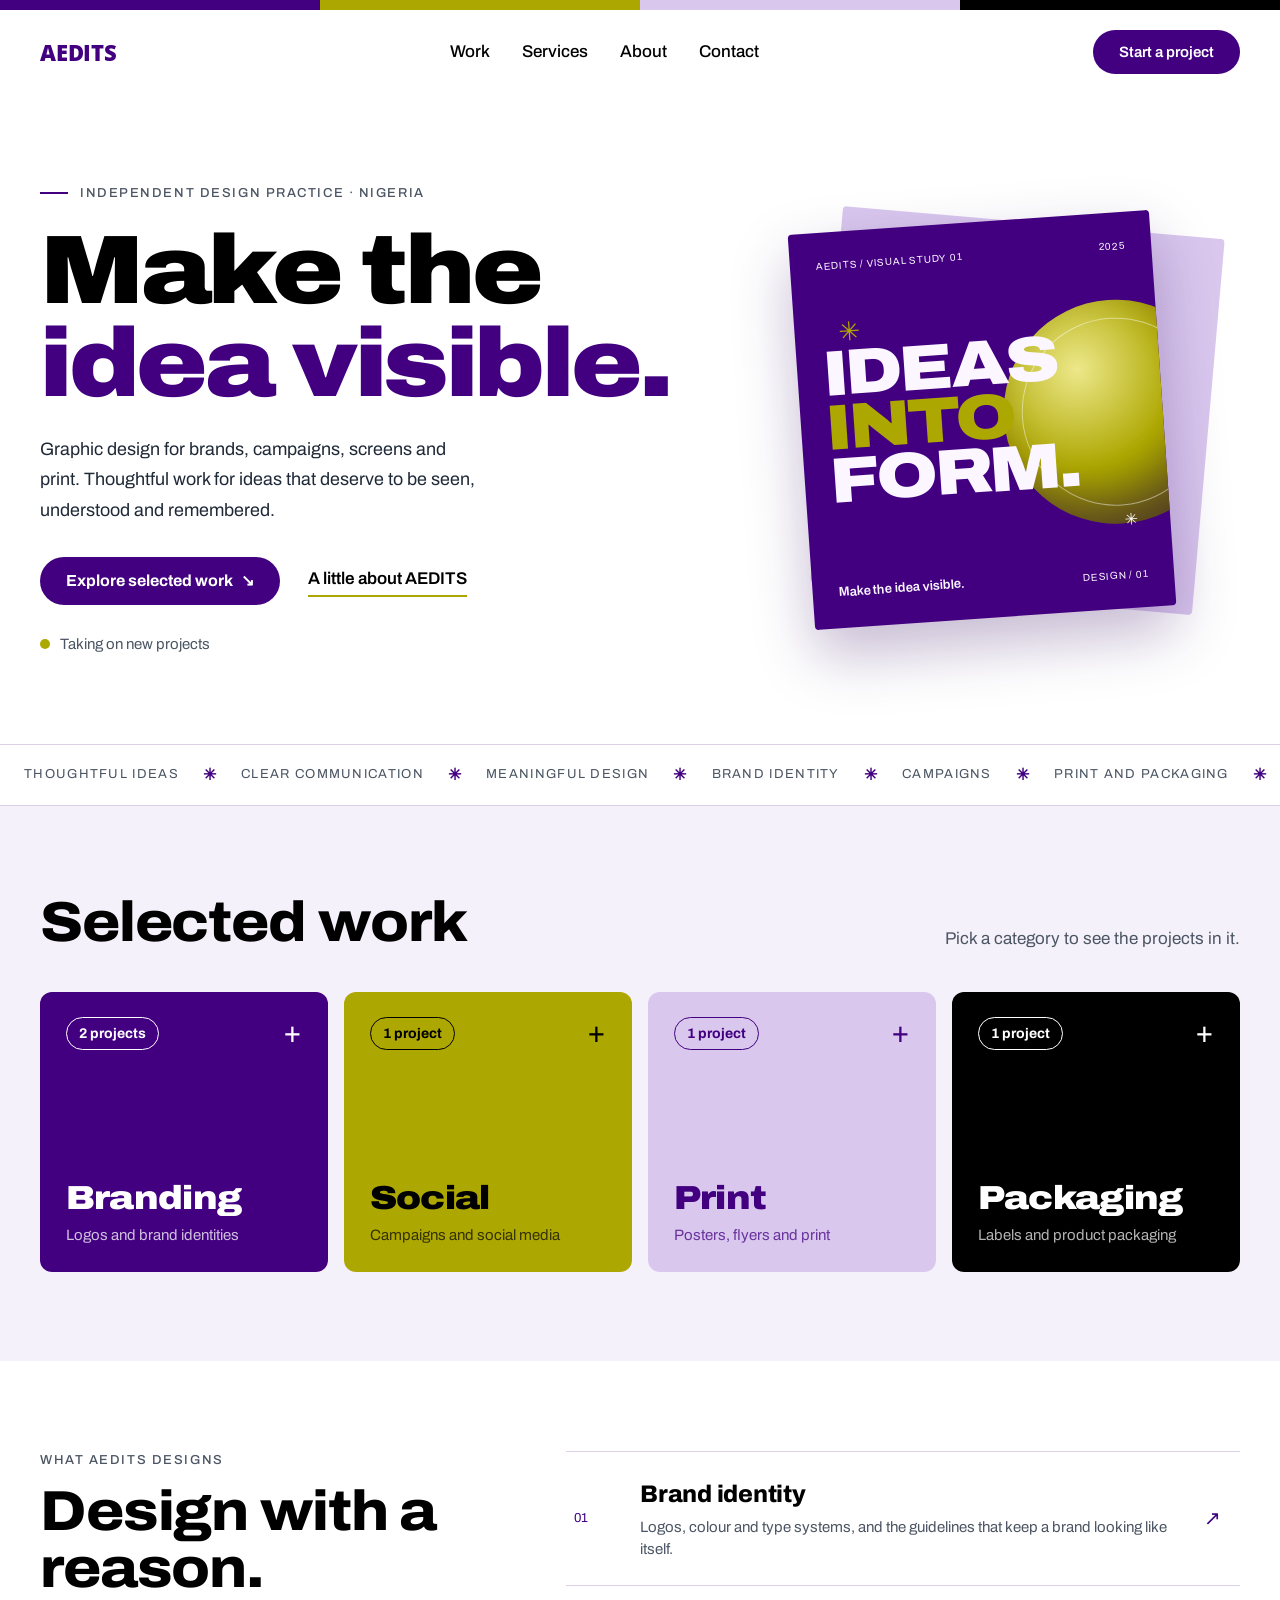
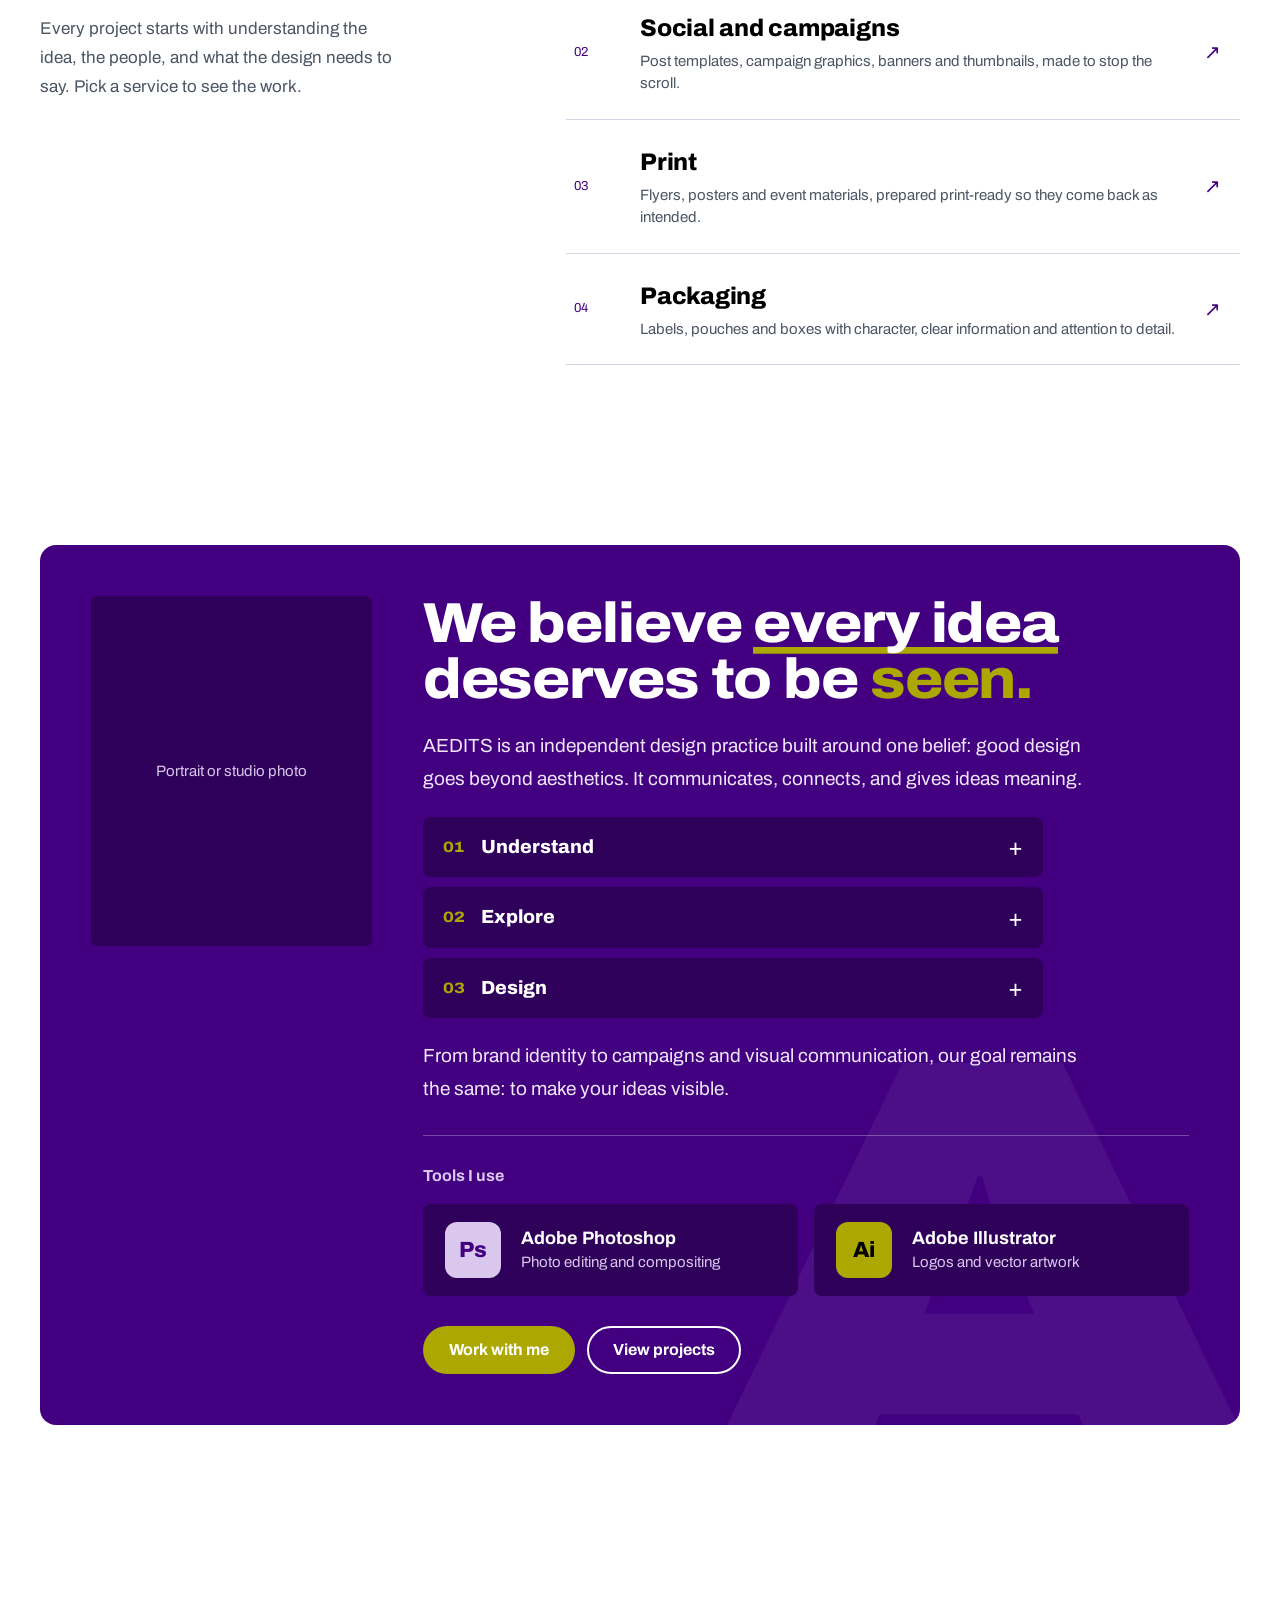
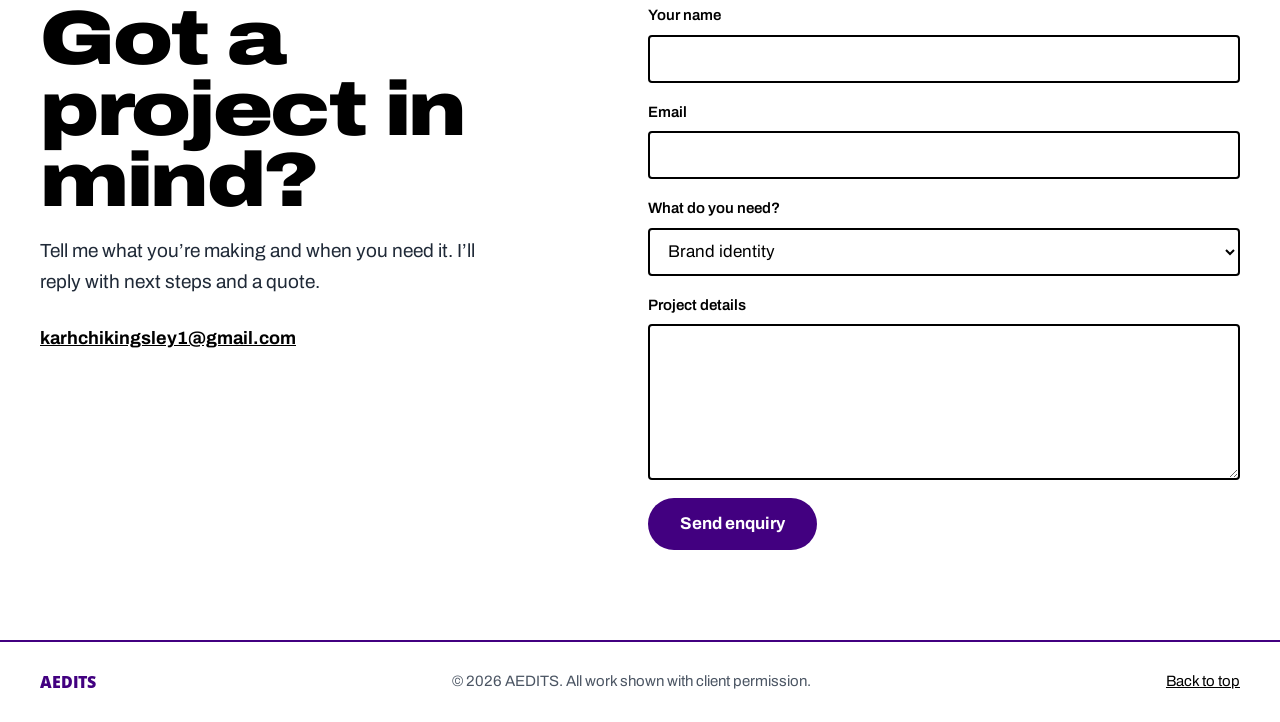
==== commit 5f207e28: "New poster hero, phrase strip, numbered services, big A in about, instant section jumps, shorter for" ====
--- a/index.html
+++ b/index.html
@@ -32,28 +32,35 @@
 
 <main>
   <section id="top" class="wrap hero">
-    <div class="frame">
-      <span class="crop tl" aria-hidden="true"></span>
-      <span class="crop tr" aria-hidden="true"></span>
-      <span class="crop bl" aria-hidden="true"></span>
-      <span class="crop br" aria-hidden="true"></span>
-      <h1 class="wordmark">AEDITS</h1>
-      <svg class="target" aria-hidden="true" width="56" height="56" viewBox="0 0 56 56">
-        <circle cx="28" cy="28" r="16" fill="none" stroke="currentColor" stroke-width="2"/>
-        <circle cx="28" cy="28" r="7" fill="none" stroke="currentColor" stroke-width="2"/>
-        <line x1="28" y1="2" x2="28" y2="54" stroke="currentColor" stroke-width="2"/>
-        <line x1="2" y1="28" x2="54" y2="28" stroke="currentColor" stroke-width="2"/>
-      </svg>
-    </div>
-    <div class="hero-foot">
-      <p class="tagline">Graphic design for brands, campaigns, screens and print.</p>
-      <div class="meta">
-        <span><span class="dot" aria-hidden="true"></span>Taking on new projects</span>
-        <span>Based in Nigeria</span>
-        <a href="#work" style="font-weight:600">See selected work</a>
-      </div>
-    </div>
-  </section>
+    <div class="hero-copy">
+      <p class="eyebrow">Independent design practice · Nigeria</p>
+      <h1 class="hero-title">Make the <em>idea visible.</em></h1>
+      <p class="hero-intro">Graphic design for brands, campaigns, screens and print. Thoughtful work for ideas that deserve to be seen, understood and remembered.</p>
+      <div class="hero-actions">
+        <a href="#work" class="pill pill-primary">Explore selected work <span aria-hidden="true">↘</span></a>
+        <a href="#about" class="text-link">A little about AEDITS</a>
+      </div>
+      <p class="hero-status"><span class="dot" aria-hidden="true"></span>Taking on new projects</p>
+    </div>
+    <div class="hero-art" aria-hidden="true">
+      <div class="art-frame"></div>
+      <div class="art-poster">
+        <div class="poster-top"><span>AEDITS / VISUAL STUDY 01</span><span>2025</span></div>
+        <span class="spark s1">✳</span>
+        <span class="spark s2">✳</span>
+        <div class="poster-orb"></div>
+        <div class="poster-word">IDEAS<br><span>INTO</span><br>FORM.</div>
+        <div class="poster-bottom"><strong>Make the idea visible.</strong><span>DESIGN / 01</span></div>
+      </div>
+    </div>
+  </section>
+
+  <div class="strip" aria-label="Thoughtful ideas, clear communication, meaningful design, made visible">
+    <div class="strip-track" aria-hidden="true">
+      <span>Thoughtful ideas</span><b>✳</b><span>Clear communication</span><b>✳</b><span>Meaningful design</span><b>✳</b><span>Brand identity</span><b>✳</b><span>Campaigns</span><b>✳</b><span>Print and packaging</span><b>✳</b><span>Made visible</span><b>✳</b>
+      <span>Thoughtful ideas</span><b>✳</b><span>Clear communication</span><b>✳</b><span>Meaningful design</span><b>✳</b><span>Brand identity</span><b>✳</b><span>Campaigns</span><b>✳</b><span>Print and packaging</span><b>✳</b><span>Made visible</span><b>✳</b>
+    </div>
+  </div>
 
   <section id="work" class="work section">
     <div class="wrap">
@@ -67,22 +74,34 @@
     </div>
   </section>
 
-  <section id="services" class="wrap section">
-    <h2 class="h2">What AEDITS designs</h2>
-    <div class="services">
-      <div class="service">
-        <h3>Brand identity</h3>
-        <p>Logos, colour and type systems, and the guidelines that keep a brand looking like itself everywhere it shows up.</p>
-      </div>
-      <div class="service">
-        <h3>Social and digital</h3>
-        <p>Post templates, campaign graphics, banners and thumbnails, made to stop the scroll and stay on brand.</p>
-      </div>
-      <div class="service">
-        <h3>Print and packaging</h3>
-        <p>Flyers, posters, event materials, labels and boxes, prepared print-ready so they come back from the press as intended.</p>
-      </div>
-    </div>
+  <section id="services" class="wrap section services">
+    <div class="services-intro">
+      <p class="eyebrow">What AEDITS designs</p>
+      <h2 class="h2">Design with a reason.</h2>
+      <p>Every project starts with understanding the idea, the people, and what the design needs to say. Pick a service to see the work.</p>
+    </div>
+    <ul class="service-list">
+      <li><button type="button" class="service-row" data-open-cat="branding">
+        <span class="num">01</span>
+        <span><span class="service-name">Brand identity</span><span class="service-desc">Logos, colour and type systems, and the guidelines that keep a brand looking like itself.</span></span>
+        <span class="service-arr" aria-hidden="true">↗</span>
+      </button></li>
+      <li><button type="button" class="service-row" data-open-cat="social">
+        <span class="num">02</span>
+        <span><span class="service-name">Social and campaigns</span><span class="service-desc">Post templates, campaign graphics, banners and thumbnails, made to stop the scroll.</span></span>
+        <span class="service-arr" aria-hidden="true">↗</span>
+      </button></li>
+      <li><button type="button" class="service-row" data-open-cat="print">
+        <span class="num">03</span>
+        <span><span class="service-name">Print</span><span class="service-desc">Flyers, posters and event materials, prepared print-ready so they come back as intended.</span></span>
+        <span class="service-arr" aria-hidden="true">↗</span>
+      </button></li>
+      <li><button type="button" class="service-row" data-open-cat="packaging">
+        <span class="num">04</span>
+        <span><span class="service-name">Packaging</span><span class="service-desc">Labels, pouches and boxes with character, clear information and attention to detail.</span></span>
+        <span class="service-arr" aria-hidden="true">↗</span>
+      </button></li>
+    </ul>
   </section>
 
   <section id="about" class="wrap section">
@@ -125,7 +144,7 @@
         </div>
         <div class="btns">
           <a href="#contact" class="pill pill-accent">Work with me <span class="arr" aria-hidden="true">→</span></a>
-          <a href="#work" class="pill pill-ghost">View projects <span class="arr" aria-hidden="true">→</span></a>
+          <a href="#work" class="pill pill-ghost" data-view="drawer">View projects <span class="arr" aria-hidden="true">→</span></a>
         </div>
       </div>
     </div>
@@ -181,6 +200,18 @@
   </section>
 </main>
 
+<!-- Opened by "View projects" in the About section: shows the work without scrolling away -->
+<dialog class="drawer" id="work-drawer" aria-labelledby="drawer-title">
+  <div class="drawer-in">
+    <div class="drawer-head">
+      <h2 class="h2" id="drawer-title">Selected work</h2>
+      <button type="button" class="drawer-close" data-close-drawer aria-label="Close">×</button>
+    </div>
+    <p class="drawer-note">Pick a category to see the projects in it.</p>
+    <div class="cats" id="drawer-cats"></div>
+  </div>
+</dialog>
+
 <footer>
   <div class="wrap foot">
     <span class="logo">AEDITS</span>
--- a/css/styles.css
+++ b/css/styles.css
@@ -14,6 +14,8 @@
   --field-bg:#FFFFFF;
   --error:#B42318;
   --sans:'Archivo','Helvetica Neue',Arial,sans-serif;
+  --display:'Archivo','Helvetica Neue',Arial,sans-serif;
+  --mono:'Archivo','Helvetica Neue',Arial,sans-serif;
   --logo:'Open Sans',Arial,sans-serif;
   color-scheme:light;
   box-sizing:border-box;
@@ -30,8 +32,12 @@
   --bg:#140C1F;--bg-soft:#1E1230;--text:#F4EFFA;--text-2:#DDD3EA;--text-3:#B9AECA;
   --brand-text:#CDB0F5;--line:#F4EFFA;--field-bg:#1E1230;--error:#FF8A80;color-scheme:dark;
 }
-html{scroll-behavior:smooth;scroll-padding-top:env(safe-area-inset-top,0px)}
-@media (prefers-reduced-motion: reduce){html{scroll-behavior:auto}*{transition:none !important}}
+html{scroll-padding-top:env(safe-area-inset-top,0px)}
+@media (prefers-reduced-motion: reduce){*{transition:none !important}}
+/* section you jump to fades in */
+.arrive{animation:arrive 1s cubic-bezier(.25,.6,.3,1)}
+@keyframes arrive{from{opacity:0;transform:translateY(16px)}to{opacity:1;transform:none}}
+@media (prefers-reduced-motion: reduce){.arrive{animation:none}}
 *,*::before,*::after{box-sizing:border-box}
 [hidden]{display:none !important}
 body{margin:0;background:var(--bg);color:var(--text);font-family:var(--sans);font-size:17px;line-height:1.5;-webkit-font-smoothing:antialiased}
@@ -42,6 +48,8 @@
 .on-purple :focus-visible{outline-color:#FFFFFF}
 .wrap{max-width:1360px;margin:0 auto;padding-inline:clamp(20px,4vw,40px)}
 .section{padding-block:clamp(56px,7vw,104px)}
+h1,h2,h3,.cat-name{font-family:var(--display)}
+.eyebrow{margin:0;font-family:var(--mono);font-size:13px;font-weight:500;letter-spacing:.12em;text-transform:uppercase;color:var(--text-3)}
 .h2{margin:0;font-weight:800;font-stretch:110%;font-size:clamp(36px,4.4vw,60px);line-height:1;letter-spacing:-0.02em}
 .pill{display:inline-flex;align-items:center;justify-content:center;gap:8px;min-height:48px;padding:0 24px;border-radius:999px;font:inherit;font-weight:700;font-size:16px;text-decoration:none;cursor:pointer;border:2px solid transparent}
 .pill:disabled{opacity:.6;cursor:wait}
@@ -77,19 +85,46 @@
 }
 
 /* hero */
-.hero{padding-block:clamp(28px,6vw,72px) clamp(48px,7vw,96px)}
-.frame{position:relative;padding:clamp(20px,3vw,36px) clamp(16px,2.5vw,32px)}
-.crop{position:absolute;width:28px;height:28px;border:0 solid var(--line)}
-.crop.tl{top:0;left:0;border-top-width:2px;border-left-width:2px}
-.crop.tr{top:0;right:0;border-top-width:2px;border-right-width:2px}
-.crop.bl{bottom:0;left:0;border-bottom-width:2px;border-left-width:2px}
-.crop.br{bottom:0;right:0;border-bottom-width:2px;border-right-width:2px}
-.wordmark{margin:0;font-weight:900;font-stretch:125%;font-size:clamp(64px,17.5vw,268px);line-height:0.82;letter-spacing:-0.035em;color:var(--brand-text)}
-.target{position:absolute;right:clamp(16px,2.5vw,32px);bottom:calc(100% - 20px);background:var(--bg);padding:4px;color:var(--line)}
-.hero-foot{margin-top:clamp(28px,4vw,48px);display:flex;flex-wrap:wrap;justify-content:space-between;align-items:flex-end;gap:32px}
-.tagline{margin:0;max-width:34ch;font-size:clamp(24px,2.6vw,36px);line-height:1.2;font-weight:500;letter-spacing:-0.01em}
-.meta{display:flex;flex-direction:column;gap:10px;font-size:16px}
+.hero{display:grid;grid-template-columns:minmax(0,1.1fr) minmax(0,.9fr);align-items:center;gap:clamp(24px,4vw,56px);padding-block:clamp(40px,7vw,96px) clamp(48px,7vw,88px)}
+@media (max-width:860px){.hero{grid-template-columns:minmax(0,1fr)}}
+.hero-copy .eyebrow{display:flex;align-items:center;gap:12px}
+.hero-copy .eyebrow::before{content:"";width:28px;height:2px;background:var(--brand-text)}
+.hero-title{margin:22px 0 24px;font-weight:900;font-stretch:112%;font-size:clamp(52px,7.6vw,108px);line-height:.95;letter-spacing:-0.035em;text-wrap:balance}
+.hero-title em{font-style:normal;color:var(--brand-text)}
+.hero-intro{margin:0;max-width:44ch;font-size:clamp(17px,1.4vw,19px);line-height:1.7;color:var(--text-2)}
+.hero-actions{display:flex;flex-wrap:wrap;align-items:center;gap:16px 28px;margin-top:32px}
+.hero-actions .pill{transition:transform .2s ease,background .2s ease}
+.hero-actions .pill:hover{transform:translateY(-2px)}
+.text-link{font-weight:600;text-decoration:none;padding-bottom:4px;border-bottom:2px solid var(--accent)}
+.hero-status{margin:28px 0 0;font-size:15px;color:var(--text-3)}
 .dot{display:inline-block;width:10px;height:10px;border-radius:50%;background:var(--accent);margin-right:10px}
+
+/* hero poster: a tilted AEDITS print on a lavender card */
+.hero-art{position:relative;height:clamp(340px,36vw,460px);display:grid;place-items:center}
+.art-frame{position:absolute;width:74%;height:82%;right:6%;top:7%;background:var(--lavender);border-radius:4px;transform:rotate(5deg);transition:transform .6s ease}
+.art-poster{position:relative;width:70%;height:86%;padding:clamp(18px,2vw,26px);background:var(--primary);color:#FBF6FF;border-radius:4px;box-shadow:0 26px 60px rgba(46,0,90,.28);transform:rotate(-4deg);overflow:hidden;display:flex;flex-direction:column;justify-content:space-between;transition:transform .6s ease}
+.hero-art:hover .art-poster{transform:rotate(-1.5deg) translateY(-6px)}
+.hero-art:hover .art-frame{transform:rotate(7deg)}
+.poster-top,.poster-bottom{position:relative;z-index:1;display:flex;justify-content:space-between;align-items:flex-end;gap:8px;font-family:var(--mono);font-size:10px;letter-spacing:.08em}
+.poster-bottom strong{font-family:var(--sans);font-size:13px;font-weight:600;letter-spacing:0}
+.poster-word{position:relative;z-index:1;font-family:var(--display);font-weight:900;font-stretch:118%;font-size:clamp(40px,5vw,70px);line-height:.84;letter-spacing:-0.04em}
+.poster-word span{color:var(--accent)}
+.poster-orb{position:absolute;width:62%;aspect-ratio:1;right:-18%;top:22%;border-radius:50%;background:radial-gradient(circle at 34% 30%,#EDE88A,#ADA701 46%,#6E6A00 78%,#2E005A);box-shadow:inset -20px -24px 40px rgba(46,0,90,.35)}
+.poster-orb::after{content:"";position:absolute;inset:8%;border:1px solid rgba(255,255,255,.45);border-radius:50%}
+.spark{position:absolute;z-index:1;color:var(--accent);font-size:26px;line-height:1}
+.spark.s1{top:22%;left:12%}
+.spark.s2{bottom:20%;right:9%;font-size:16px;color:#FFFFFF}
+@media (prefers-reduced-motion: no-preference){.spark.s1{animation:spin 14s linear infinite}}
+@keyframes spin{to{transform:rotate(360deg)}}
+
+/* phrase strip: slowly scrolls across, pauses on hover */
+.strip{overflow:hidden;border-block:1px solid rgba(66,0,128,.18);padding-block:18px;color:var(--text-3);font-family:var(--mono);font-size:13px;letter-spacing:.1em;text-transform:uppercase;white-space:nowrap}
+.strip-track{display:inline-flex;align-items:center;animation:strip 45s linear infinite}
+.strip:hover .strip-track{animation-play-state:paused}
+.strip span{padding-inline:24px}
+.strip b{color:var(--brand-text);font-size:16px}
+@keyframes strip{to{transform:translateX(-50%)}}
+@media (prefers-reduced-motion: reduce){.strip-track{animation:none}}
 
 /* work grid */
 .work{background:var(--bg-soft)}
@@ -135,6 +170,25 @@
 .cat-card:hover h3 span{transform:translateX(4px)}
 .cat-card p{margin:0 6px;font-size:15px;color:var(--c-soft)}
 .cat-empty{margin:0;font-size:17px;color:var(--c-soft)}
+
+/* projects drawer: slides up over the page from "View projects" */
+.drawer{position:fixed;inset:auto 0 0 0;margin:0;width:100%;max-width:none;height:min(92vh,92dvh);max-height:none;padding:0;border:0;border-radius:20px 20px 0 0;background:var(--bg-soft);color:var(--text);overflow-y:auto;overscroll-behavior:contain}
+.drawer[open]{animation:drawer-up .55s cubic-bezier(.2,.8,.2,1)}
+.drawer.closing{animation:drawer-down .4s ease forwards}
+.drawer::backdrop{background:rgba(20,0,40,.55);animation:fade-in .4s ease}
+.drawer.closing::backdrop{animation:fade-out .4s ease forwards}
+@keyframes drawer-up{from{transform:translateY(100%)}to{transform:none}}
+@keyframes drawer-down{from{transform:none}to{transform:translateY(100%)}}
+@keyframes fade-in{from{opacity:0}to{opacity:1}}
+@keyframes fade-out{from{opacity:1}to{opacity:0}}
+@media (prefers-reduced-motion: reduce){.drawer[open],.drawer.closing,.drawer::backdrop{animation:none}}
+.drawer-open{overflow:hidden}
+.drawer-in{max-width:1360px;margin:0 auto;padding:clamp(24px,4vw,48px) clamp(20px,4vw,40px) 48px}
+.drawer-in::before{content:"";display:block;width:48px;height:5px;border-radius:99px;background:var(--text-3);opacity:.35;margin:-8px auto 20px}
+.drawer-head{display:flex;justify-content:space-between;align-items:center;gap:16px}
+.drawer-close{flex:none;width:48px;height:48px;border-radius:50%;border:2px solid var(--brand-text);background:transparent;color:var(--brand-text);font:inherit;font-size:28px;line-height:1;cursor:pointer;transition:background .2s,color .2s,transform .3s}
+.drawer-close:hover{background:var(--primary);border-color:var(--primary);color:#FFFFFF;transform:rotate(90deg)}
+.drawer-note{margin:12px 0 28px;font-size:17px;color:var(--text-3)}
 .card{display:flex;flex-direction:column;gap:14px}
 .tile{display:flex;align-items:center;justify-content:center;aspect-ratio:4/3;border-radius:4px;text-decoration:none;font-size:15px;font-weight:600;overflow:hidden}
 .tile img{width:100%;height:100%;object-fit:cover;transition:transform .4s ease}
@@ -152,17 +206,28 @@
 .empty{margin:24px 0 0}
 
 /* services */
-.services{display:grid;grid-template-columns:repeat(auto-fit,minmax(min(100%,280px),1fr));gap:40px 48px;margin-top:48px}
-.service{display:flex;flex-direction:column;gap:14px;padding-top:20px;border-top:6px solid}
-.service:nth-child(1){border-color:#420080}
-.service:nth-child(2){border-color:#ada701}
-.service:nth-child(3){border-color:#D9C7EE}
-.service h3{margin:0;font-size:26px;font-weight:700}
-.service p{margin:0;line-height:1.6;color:var(--text-2);max-width:44ch}
+.services{display:grid;grid-template-columns:minmax(0,.8fr) minmax(0,1.2fr);gap:clamp(28px,6vw,88px);align-items:start}
+@media (max-width:860px){.services{grid-template-columns:minmax(0,1fr)}}
+.services-intro .h2{margin:14px 0 18px}
+.services-intro > p:last-child{margin:0;max-width:36ch;color:var(--text-3);line-height:1.7}
+.service-list{list-style:none;margin:0;padding:0;border-top:1px solid rgba(66,0,128,.18)}
+.service-list li{border-bottom:1px solid rgba(66,0,128,.18)}
+.service-row{all:unset;box-sizing:border-box;width:100%;display:grid;grid-template-columns:52px minmax(0,1fr) 28px;align-items:center;gap:14px;padding:24px 8px;cursor:pointer;border-radius:8px;transition:background .3s ease}
+.service-row:hover{background:var(--bg-soft)}
+.service-row:focus-visible{outline:3px solid var(--brand-text);outline-offset:2px}
+.service-row .num{font-family:var(--mono);font-size:13px;color:var(--brand-text)}
+.service-name{display:block;font-family:var(--display);font-size:clamp(20px,2vw,24px);font-weight:800;letter-spacing:-0.01em;transition:transform .3s ease}
+.service-desc{display:block;margin-top:4px;font-size:15px;color:var(--text-3)}
+.service-arr{font-size:20px;color:var(--brand-text);transition:transform .3s ease}
+.service-row:hover .service-name{transform:translateX(6px)}
+.service-row:hover .service-arr{transform:translate(3px,-3px)}
 
 /* about */
 .about{background:var(--primary);color:#FFFFFF;border-radius:16px;padding:clamp(24px,4vw,56px);display:flex;flex-wrap:wrap;gap:clamp(32px,4vw,56px);align-items:flex-start}
 .about a{color:#FFFFFF}
+.about{position:relative;overflow:hidden}
+.about::after{content:"A";position:absolute;right:-0.04em;bottom:-0.24em;font-family:var(--display);font-weight:900;font-stretch:125%;font-size:clamp(320px,46vw,640px);line-height:1;color:rgba(255,255,255,.06);pointer-events:none}
+.about > *{position:relative;z-index:1}
 .portrait{flex:1 1 280px;max-width:340px;aspect-ratio:4/5;background:var(--primary-deep);display:flex;align-items:center;justify-content:center;border-radius:6px;color:#D9C7EE;font-size:15px;text-align:center;padding:16px;overflow:hidden}
 .portrait img{width:100%;height:100%;object-fit:cover}
 .portrait:has(img){padding:0}
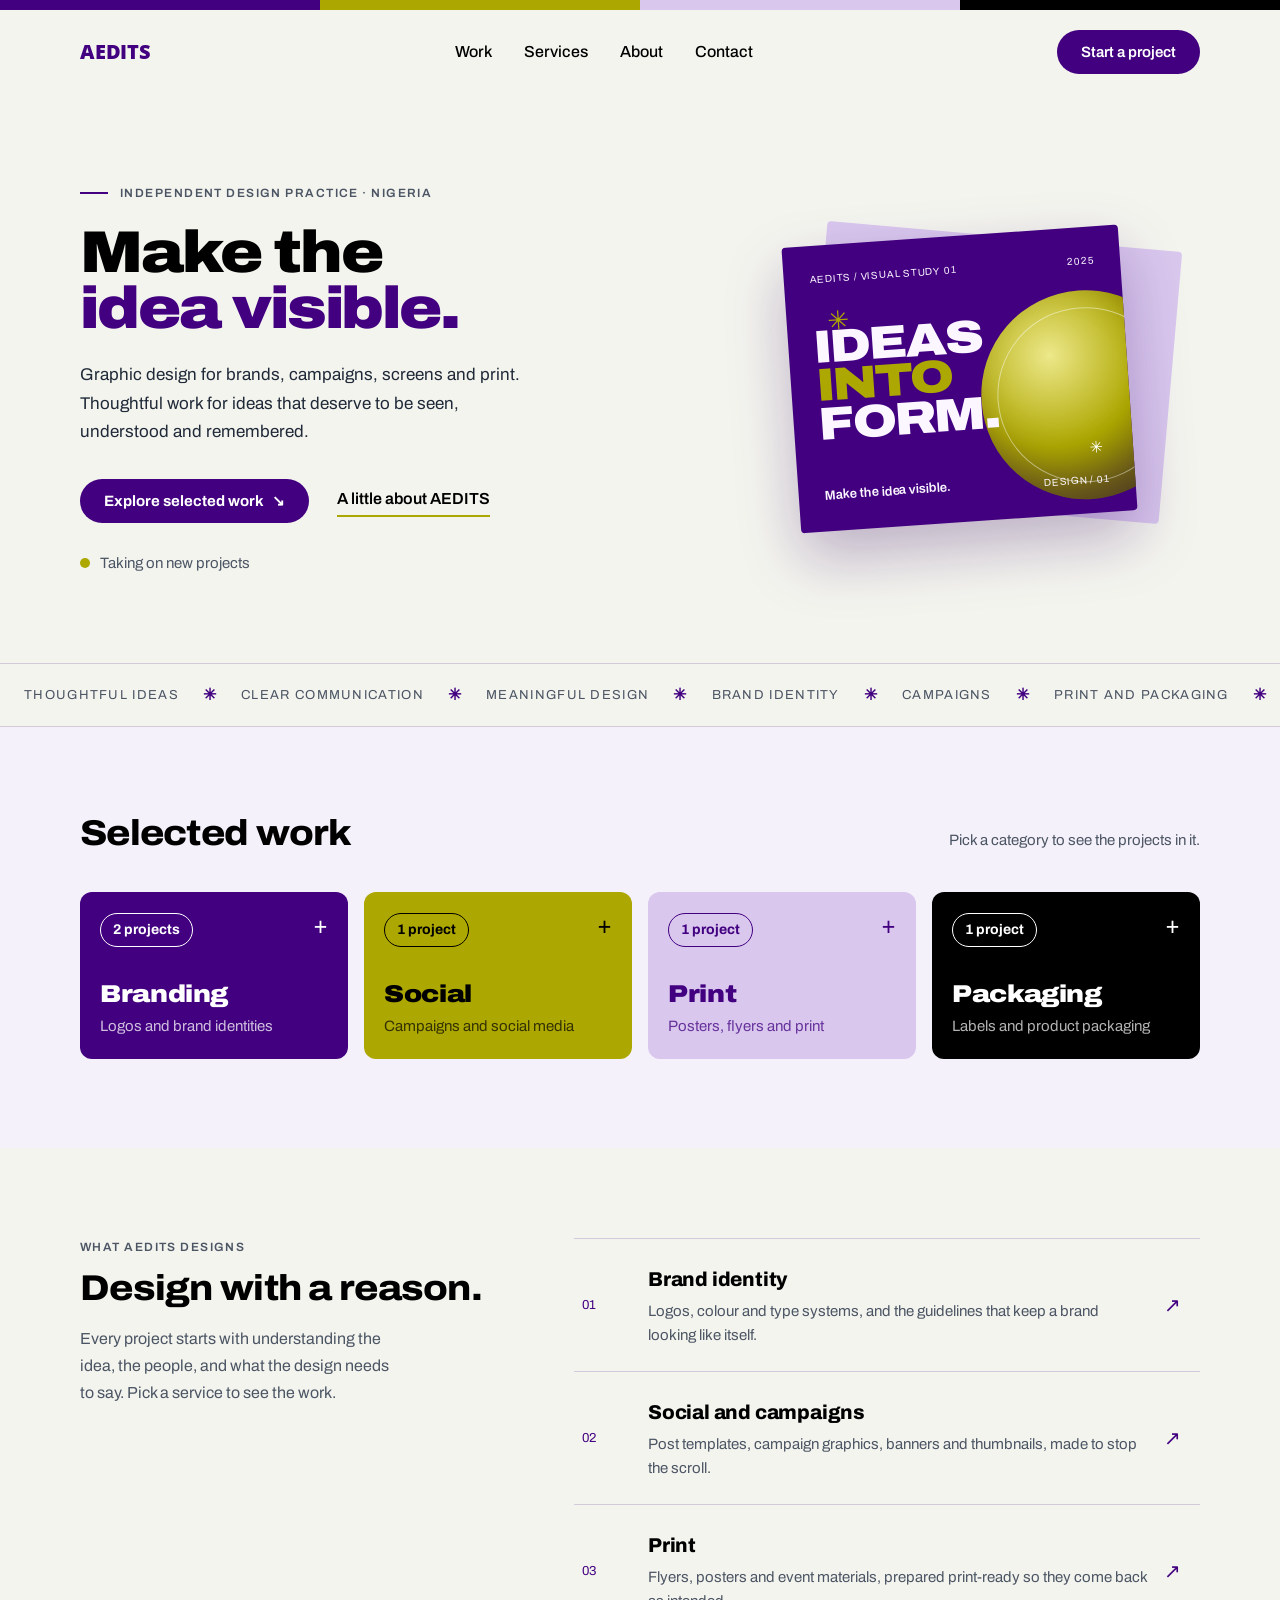
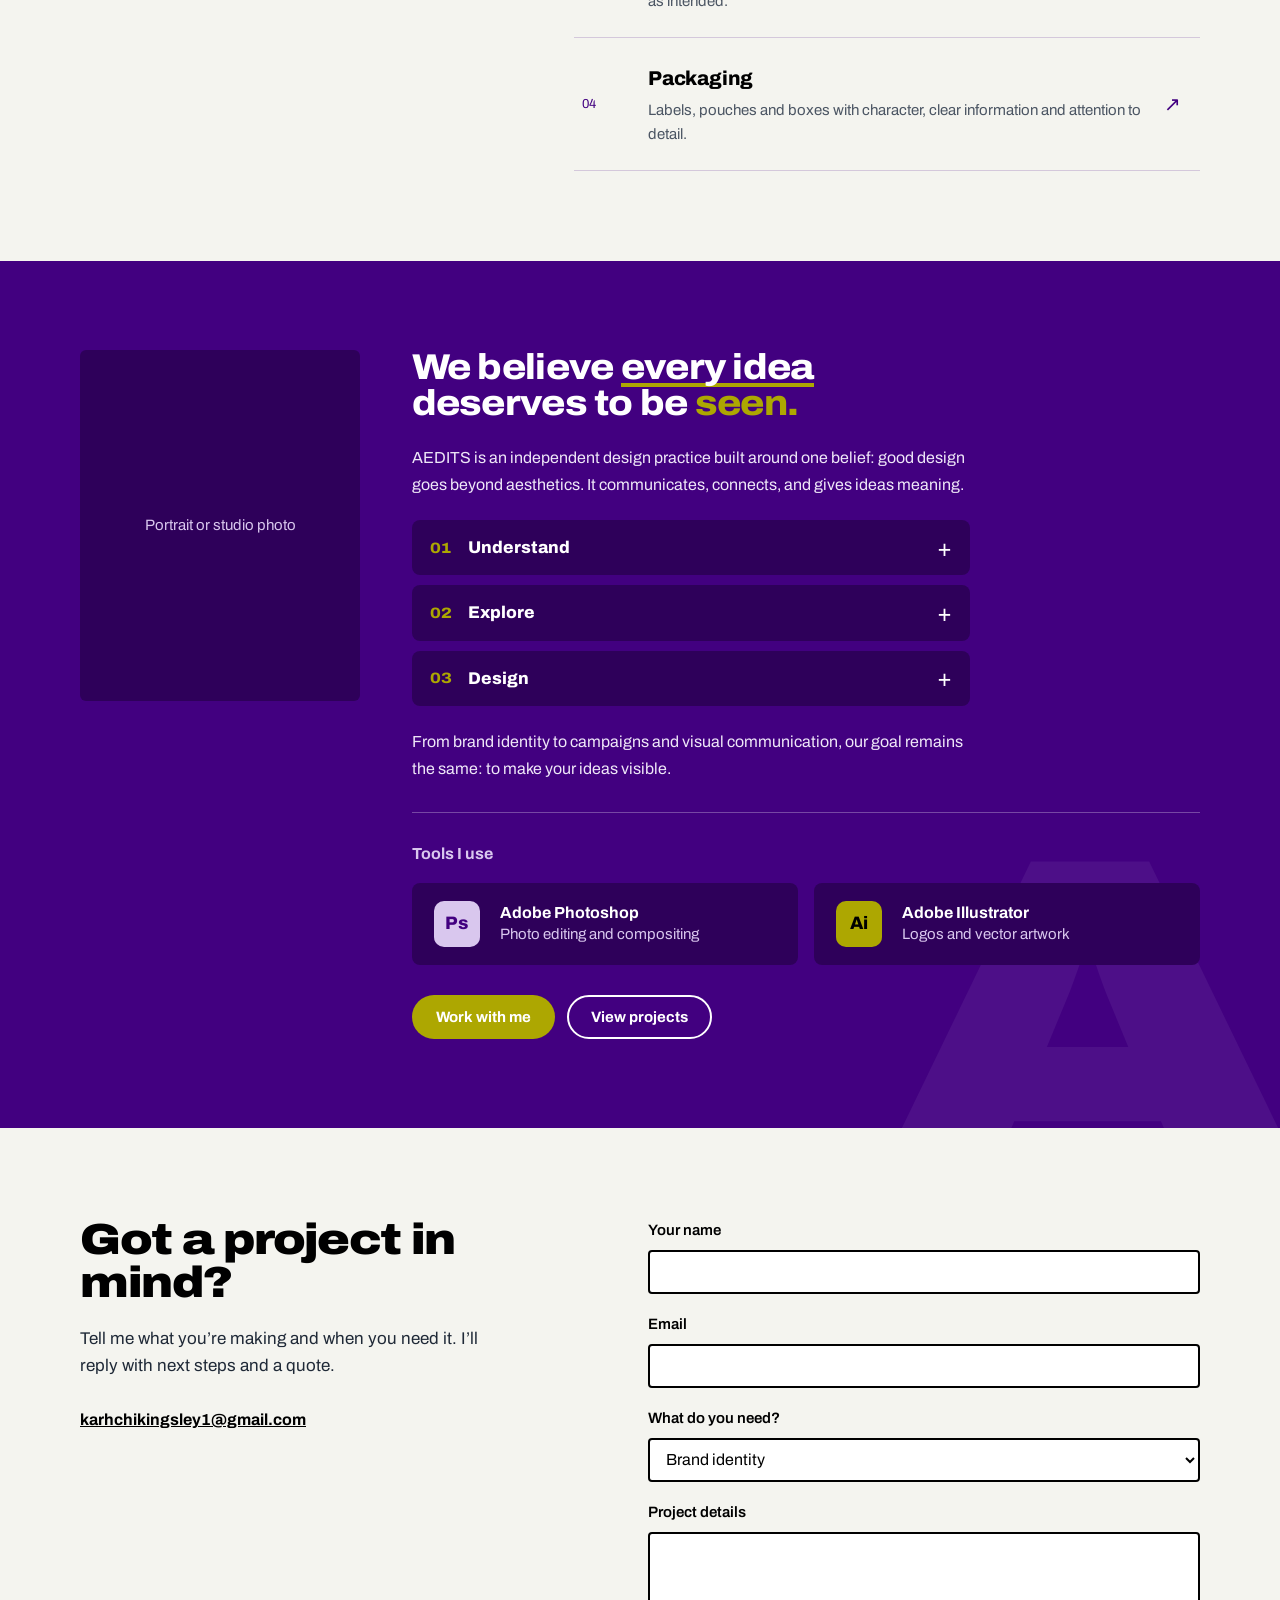
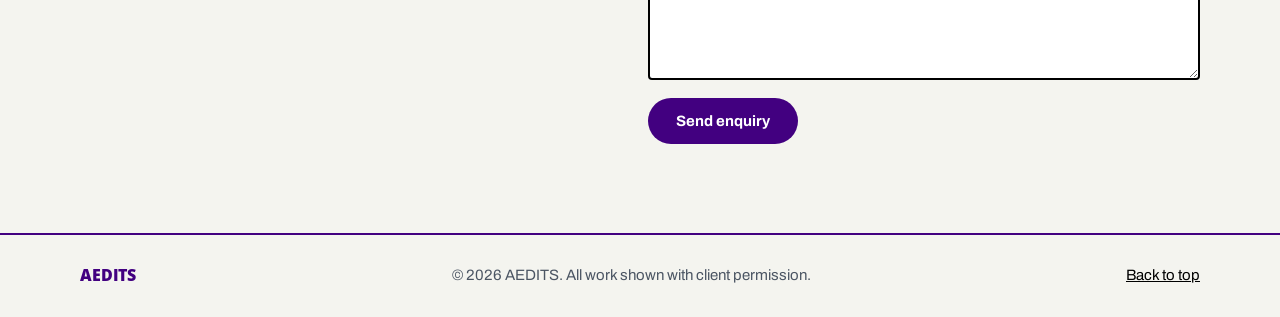
==== commit 2363397b: "Off-white page background and full-width about section Co-Authored-By: Claude Opus 5.5 <noreply@anth" ====
--- a/index.html
+++ b/index.html
@@ -104,8 +104,8 @@
     </ul>
   </section>
 
-  <section id="about" class="wrap section">
-    <div class="about on-purple">
+  <section id="about" class="about on-purple">
+    <div class="wrap about-in">
       <!-- To add your photo: put it in images/ and replace the text below with
            <img src="images/portrait.jpg" alt="Portrait of the AEDITS designer"> -->
       <div class="portrait">Portrait or studio photo</div>
--- a/css/styles.css
+++ b/css/styles.css
@@ -4,7 +4,7 @@
   --primary-deep:#2E005A;
   --accent:#ada701;
   --lavender:#D9C7EE;
-  --bg:#FFFFFF;
+  --bg:#F4F4EF;
   --bg-soft:#F5F1FA;
   --text:#000000;
   --text-2:#1F2937;
@@ -40,18 +40,18 @@
 @media (prefers-reduced-motion: reduce){.arrive{animation:none}}
 *,*::before,*::after{box-sizing:border-box}
 [hidden]{display:none !important}
-body{margin:0;background:var(--bg);color:var(--text);font-family:var(--sans);font-size:17px;line-height:1.5;-webkit-font-smoothing:antialiased}
+body{margin:0;background:var(--bg);color:var(--text);font-family:var(--sans);font-size:16px;line-height:1.6;-webkit-font-smoothing:antialiased}
 img{max-width:100%;display:block}
 a{color:var(--text)}
 a:hover{color:var(--brand-text)}
 :focus-visible{outline:3px solid var(--brand-text);outline-offset:3px}
 .on-purple :focus-visible{outline-color:#FFFFFF}
-.wrap{max-width:1360px;margin:0 auto;padding-inline:clamp(20px,4vw,40px)}
+.wrap{max-width:1200px;margin:0 auto;padding-inline:clamp(20px,4vw,40px)}
 .section{padding-block:clamp(56px,7vw,104px)}
 h1,h2,h3,.cat-name{font-family:var(--display)}
-.eyebrow{margin:0;font-family:var(--mono);font-size:13px;font-weight:500;letter-spacing:.12em;text-transform:uppercase;color:var(--text-3)}
-.h2{margin:0;font-weight:800;font-stretch:110%;font-size:clamp(36px,4.4vw,60px);line-height:1;letter-spacing:-0.02em}
-.pill{display:inline-flex;align-items:center;justify-content:center;gap:8px;min-height:48px;padding:0 24px;border-radius:999px;font:inherit;font-weight:700;font-size:16px;text-decoration:none;cursor:pointer;border:2px solid transparent}
+.eyebrow{margin:0;font-family:var(--mono);font-size:12px;font-weight:600;letter-spacing:.12em;text-transform:uppercase;color:var(--text-3)}
+.h2{margin:0;font-weight:800;font-stretch:110%;font-size:clamp(28px,2.8vw,40px);line-height:1;letter-spacing:-0.02em}
+.pill{display:inline-flex;align-items:center;justify-content:center;gap:8px;min-height:44px;padding:0 22px;border-radius:999px;font:inherit;font-weight:700;font-size:15px;text-decoration:none;cursor:pointer;border:2px solid transparent}
 .pill:disabled{opacity:.6;cursor:wait}
 .pill-primary{background:var(--primary);color:#FFFFFF}
 .pill-primary:hover{background:var(--primary-deep);color:#FFFFFF}
@@ -71,7 +71,7 @@
 
 /* header */
 .header{display:flex;align-items:center;justify-content:space-between;gap:24px;padding-block:20px;flex-wrap:wrap}
-.logo{font-family:var(--logo);font-weight:800;font-size:22px;letter-spacing:-0.01em;text-decoration:none;color:var(--brand-text)}
+.logo{font-family:var(--logo);font-weight:800;font-size:20px;letter-spacing:-0.01em;text-decoration:none;color:var(--brand-text)}
 .nav{display:flex;gap:32px;font-weight:500}
 .nav a{text-decoration:none}
 .header .pill-primary{min-height:44px;font-size:15px;font-weight:600}
@@ -89,9 +89,9 @@
 @media (max-width:860px){.hero{grid-template-columns:minmax(0,1fr)}}
 .hero-copy .eyebrow{display:flex;align-items:center;gap:12px}
 .hero-copy .eyebrow::before{content:"";width:28px;height:2px;background:var(--brand-text)}
-.hero-title{margin:22px 0 24px;font-weight:900;font-stretch:112%;font-size:clamp(52px,7.6vw,108px);line-height:.95;letter-spacing:-0.035em;text-wrap:balance}
+.hero-title{margin:22px 0 24px;font-weight:900;font-stretch:112%;font-size:clamp(38px,4.6vw,64px);line-height:.95;letter-spacing:-0.035em;text-wrap:balance}
 .hero-title em{font-style:normal;color:var(--brand-text)}
-.hero-intro{margin:0;max-width:44ch;font-size:clamp(17px,1.4vw,19px);line-height:1.7;color:var(--text-2)}
+.hero-intro{margin:0;max-width:44ch;font-size:17px;line-height:1.7;color:var(--text-2)}
 .hero-actions{display:flex;flex-wrap:wrap;align-items:center;gap:16px 28px;margin-top:32px}
 .hero-actions .pill{transition:transform .2s ease,background .2s ease}
 .hero-actions .pill:hover{transform:translateY(-2px)}
@@ -100,14 +100,15 @@
 .dot{display:inline-block;width:10px;height:10px;border-radius:50%;background:var(--accent);margin-right:10px}
 
 /* hero poster: a tilted AEDITS print on a lavender card */
-.hero-art{position:relative;height:clamp(340px,36vw,460px);display:grid;place-items:center}
+.hero-art{position:relative;height:clamp(260px,26vw,360px);display:grid;place-items:center}
 .art-frame{position:absolute;width:74%;height:82%;right:6%;top:7%;background:var(--lavender);border-radius:4px;transform:rotate(5deg);transition:transform .6s ease}
 .art-poster{position:relative;width:70%;height:86%;padding:clamp(18px,2vw,26px);background:var(--primary);color:#FBF6FF;border-radius:4px;box-shadow:0 26px 60px rgba(46,0,90,.28);transform:rotate(-4deg);overflow:hidden;display:flex;flex-direction:column;justify-content:space-between;transition:transform .6s ease}
 .hero-art:hover .art-poster{transform:rotate(-1.5deg) translateY(-6px)}
 .hero-art:hover .art-frame{transform:rotate(7deg)}
 .poster-top,.poster-bottom{position:relative;z-index:1;display:flex;justify-content:space-between;align-items:flex-end;gap:8px;font-family:var(--mono);font-size:10px;letter-spacing:.08em}
 .poster-bottom strong{font-family:var(--sans);font-size:13px;font-weight:600;letter-spacing:0}
-.poster-word{position:relative;z-index:1;font-family:var(--display);font-weight:900;font-stretch:118%;font-size:clamp(40px,5vw,70px);line-height:.84;letter-spacing:-0.04em}
+@media (max-width:520px){.poster-bottom span{display:none}.hero-art{height:300px}}
+.poster-word{position:relative;z-index:1;font-family:var(--display);font-weight:900;font-stretch:118%;font-size:clamp(30px,3.6vw,50px);line-height:.84;letter-spacing:-0.04em}
 .poster-word span{color:var(--accent)}
 .poster-orb{position:absolute;width:62%;aspect-ratio:1;right:-18%;top:22%;border-radius:50%;background:radial-gradient(circle at 34% 30%,#EDE88A,#ADA701 46%,#6E6A00 78%,#2E005A);box-shadow:inset -20px -24px 40px rgba(46,0,90,.35)}
 .poster-orb::after{content:"";position:absolute;inset:8%;border:1px solid rgba(255,255,255,.45);border-radius:50%}
@@ -129,14 +130,14 @@
 /* work grid */
 .work{background:var(--bg-soft)}
 .work-head{display:flex;flex-wrap:wrap;justify-content:space-between;align-items:flex-end;gap:12px 24px;margin-bottom:40px}
-.work-head p{margin:0;font-size:17px;color:var(--text-3)}
+.work-head p{margin:0;font-size:15px;color:var(--text-3)}
 .grid{display:grid;grid-template-columns:repeat(auto-fill,minmax(min(100%,380px),1fr));gap:28px}
 
 /* work categories: four coloured boxes, one opens at a time to show its projects */
 .cats{display:grid;grid-template-columns:repeat(4,minmax(0,1fr));gap:16px}
 @media (max-width:1000px){.cats{grid-template-columns:repeat(2,minmax(0,1fr))}}
 @media (max-width:520px){.cats{grid-template-columns:minmax(0,1fr)}}
-.cat-box{--c-bg:var(--primary);--c-fg:#FFFFFF;--c-soft:rgba(255,255,255,.75);--c-card:rgba(255,255,255,.08);all:unset;box-sizing:border-box;position:relative;display:flex;flex-direction:column;justify-content:space-between;gap:28px;min-height:clamp(200px,22vw,280px);padding:clamp(20px,2vw,28px);border-radius:12px;background:var(--c-bg);color:var(--c-fg);cursor:pointer;transition:transform .3s ease,border-radius .3s ease,opacity .3s ease}
+.cat-box{--c-bg:var(--primary);--c-fg:#FFFFFF;--c-soft:rgba(255,255,255,.75);--c-card:rgba(255,255,255,.08);all:unset;box-sizing:border-box;position:relative;display:flex;flex-direction:column;justify-content:space-between;gap:28px;min-height:clamp(140px,13vw,180px);padding:clamp(16px,1.6vw,22px);border-radius:12px;background:var(--c-bg);color:var(--c-fg);cursor:pointer;transition:transform .3s ease,border-radius .3s ease,opacity .3s ease}
 .cat-box.social,.cat-panel.social{--c-bg:var(--accent);--c-fg:#000000;--c-soft:rgba(0,0,0,.7);--c-card:rgba(0,0,0,.07)}
 .cat-box.print,.cat-panel.print{--c-bg:var(--lavender);--c-fg:#420080;--c-soft:rgba(66,0,128,.75);--c-card:rgba(66,0,128,.07)}
 .cat-box.packaging,.cat-panel.packaging{--c-bg:#000000;--c-fg:#FFFFFF;--c-soft:rgba(255,255,255,.7);--c-card:rgba(255,255,255,.09)}
@@ -144,8 +145,8 @@
 .cat-box:focus-visible{outline:3px solid var(--brand-text);outline-offset:3px}
 .cat-box .cat-top{display:flex;justify-content:space-between;align-items:flex-start;gap:12px}
 .cat-box .cat-count{font-size:14px;font-weight:700;padding:5px 12px;border-radius:999px;border:1.5px solid currentColor}
-.cat-box .cat-plus{font-size:30px;line-height:1;transition:transform .4s ease}
-.cat-box .cat-name{display:block;font-weight:900;font-stretch:115%;font-size:clamp(28px,2.6vw,38px);line-height:1;letter-spacing:-0.02em}
+.cat-box .cat-plus{font-size:24px;line-height:1;transition:transform .4s ease}
+.cat-box .cat-name{display:block;font-weight:900;font-stretch:115%;font-size:clamp(22px,1.9vw,28px);line-height:1;letter-spacing:-0.02em}
 .cat-box .cat-desc{display:block;margin-top:8px;font-size:15px;color:var(--c-soft)}
 .cats.has-open .cat-box:not(.open){opacity:.55}
 .cats.has-open .cat-box:not(.open):hover{opacity:1}
@@ -165,7 +166,7 @@
 .cat-card:hover{color:var(--c-fg)}
 .cat-card .tile{border-radius:6px;background:rgba(127,127,127,.18);color:var(--c-soft)}
 .cat-card:hover .tile img{transform:scale(1.04)}
-.cat-card h3{margin:0 6px;font-size:20px;font-weight:800;display:flex;justify-content:space-between;gap:12px}
+.cat-card h3{margin:0 6px;font-size:17px;font-weight:800;display:flex;justify-content:space-between;gap:12px}
 .cat-card h3 span{transition:transform .25s ease}
 .cat-card:hover h3 span{transform:translateX(4px)}
 .cat-card p{margin:0 6px;font-size:15px;color:var(--c-soft)}
@@ -183,12 +184,12 @@
 @keyframes fade-out{from{opacity:1}to{opacity:0}}
 @media (prefers-reduced-motion: reduce){.drawer[open],.drawer.closing,.drawer::backdrop{animation:none}}
 .drawer-open{overflow:hidden}
-.drawer-in{max-width:1360px;margin:0 auto;padding:clamp(24px,4vw,48px) clamp(20px,4vw,40px) 48px}
+.drawer-in{max-width:1200px;margin:0 auto;padding:clamp(24px,4vw,48px) clamp(20px,4vw,40px) 48px}
 .drawer-in::before{content:"";display:block;width:48px;height:5px;border-radius:99px;background:var(--text-3);opacity:.35;margin:-8px auto 20px}
 .drawer-head{display:flex;justify-content:space-between;align-items:center;gap:16px}
-.drawer-close{flex:none;width:48px;height:48px;border-radius:50%;border:2px solid var(--brand-text);background:transparent;color:var(--brand-text);font:inherit;font-size:28px;line-height:1;cursor:pointer;transition:background .2s,color .2s,transform .3s}
+.drawer-close{flex:none;width:42px;height:42px;border-radius:50%;border:2px solid var(--brand-text);background:transparent;color:var(--brand-text);font:inherit;font-size:28px;line-height:1;cursor:pointer;transition:background .2s,color .2s,transform .3s}
 .drawer-close:hover{background:var(--primary);border-color:var(--primary);color:#FFFFFF;transform:rotate(90deg)}
-.drawer-note{margin:12px 0 28px;font-size:17px;color:var(--text-3)}
+.drawer-note{margin:10px 0 24px;font-size:15px;color:var(--text-3)}
 .card{display:flex;flex-direction:column;gap:14px}
 .tile{display:flex;align-items:center;justify-content:center;aspect-ratio:4/3;border-radius:4px;text-decoration:none;font-size:15px;font-weight:600;overflow:hidden}
 .tile img{width:100%;height:100%;object-fit:cover;transition:transform .4s ease}
@@ -216,33 +217,34 @@
 .service-row:hover{background:var(--bg-soft)}
 .service-row:focus-visible{outline:3px solid var(--brand-text);outline-offset:2px}
 .service-row .num{font-family:var(--mono);font-size:13px;color:var(--brand-text)}
-.service-name{display:block;font-family:var(--display);font-size:clamp(20px,2vw,24px);font-weight:800;letter-spacing:-0.01em;transition:transform .3s ease}
+.service-name{display:block;font-family:var(--display);font-size:clamp(18px,1.6vw,20px);font-weight:800;letter-spacing:-0.01em;transition:transform .3s ease}
 .service-desc{display:block;margin-top:4px;font-size:15px;color:var(--text-3)}
 .service-arr{font-size:20px;color:var(--brand-text);transition:transform .3s ease}
 .service-row:hover .service-name{transform:translateX(6px)}
 .service-row:hover .service-arr{transform:translate(3px,-3px)}
 
 /* about */
-.about{background:var(--primary);color:#FFFFFF;border-radius:16px;padding:clamp(24px,4vw,56px);display:flex;flex-wrap:wrap;gap:clamp(32px,4vw,56px);align-items:flex-start}
+.about{background:var(--primary);color:#FFFFFF;padding-block:clamp(56px,7vw,96px)}
+.about-in{display:flex;flex-wrap:wrap;gap:clamp(32px,4vw,56px);align-items:flex-start}
 .about a{color:#FFFFFF}
 .about{position:relative;overflow:hidden}
-.about::after{content:"A";position:absolute;right:-0.04em;bottom:-0.24em;font-family:var(--display);font-weight:900;font-stretch:125%;font-size:clamp(320px,46vw,640px);line-height:1;color:rgba(255,255,255,.06);pointer-events:none}
+.about::after{content:"A";position:absolute;right:-0.04em;bottom:-0.24em;font-family:var(--display);font-weight:900;font-stretch:125%;font-size:clamp(260px,34vw,480px);line-height:1;color:rgba(255,255,255,.06);pointer-events:none}
 .about > *{position:relative;z-index:1}
 .portrait{flex:1 1 280px;max-width:340px;aspect-ratio:4/5;background:var(--primary-deep);display:flex;align-items:center;justify-content:center;border-radius:6px;color:#D9C7EE;font-size:15px;text-align:center;padding:16px;overflow:hidden}
 .portrait img{width:100%;height:100%;object-fit:cover}
 .portrait:has(img){padding:0}
 .about-copy{flex:999 1 420px;min-width:0;display:flex;flex-direction:column;gap:22px}
 .about-copy .h2{max-width:18ch}
-.about-copy p{margin:0;font-size:clamp(17px,1.5vw,19px);line-height:1.7;max-width:62ch;color:#EFE7F8}
+.about-copy p{margin:0;font-size:16px;line-height:1.7;max-width:62ch;color:#EFE7F8}
 .tools{border-top:1px solid rgba(255,255,255,.28);padding-top:28px;margin-top:8px}
 .tools h3{margin:0 0 16px;font-size:16px;font-weight:700;color:var(--lavender)}
 .tool-list{list-style:none;margin:0;padding:0;display:grid;grid-template-columns:repeat(auto-fit,minmax(min(240px,100%),1fr));gap:16px}
 .tool{display:flex;align-items:center;gap:20px;background:var(--primary-deep);border-radius:8px;padding:18px 22px}
-.tool-icon{flex:none;width:56px;height:56px;border-radius:12px;display:flex;align-items:center;justify-content:center;font-weight:800;font-size:22px;overflow:hidden}
+.tool-icon{flex:none;width:46px;height:46px;border-radius:10px;display:flex;align-items:center;justify-content:center;font-weight:800;font-size:18px;overflow:hidden}
 .tool-icon img{width:100%;height:100%;object-fit:cover}
 .tool-ps{background:var(--lavender);color:var(--primary)}
 .tool-ai{background:var(--accent);color:#000000}
-.tool strong{display:block;font-size:18px;line-height:1.2}
+.tool strong{display:block;font-size:16px;line-height:1.2}
 .tool strong + span{display:block;font-size:15px;line-height:1.35;color:#D9C7EE;margin-top:2px}
 .btns{display:flex;flex-wrap:wrap;gap:12px;margin-top:8px}
 .btns .pill{white-space:nowrap}
@@ -263,7 +265,7 @@
 .steps{display:flex;flex-direction:column;gap:10px;max-width:62ch}
 .step{background:var(--primary-deep);border-radius:8px}
 .step h3{margin:0}
-.step button{all:unset;box-sizing:border-box;width:100%;display:flex;align-items:center;gap:16px;padding:16px 20px;cursor:pointer;font-weight:800;font-size:19px;color:#FFFFFF;border-radius:8px}
+.step button{all:unset;box-sizing:border-box;width:100%;display:flex;align-items:center;gap:16px;padding:14px 18px;cursor:pointer;font-weight:800;font-size:17px;color:#FFFFFF;border-radius:8px}
 .step button:focus-visible{outline:3px solid #FFFFFF;outline-offset:2px}
 .step-num{color:var(--accent);font-stretch:115%;font-size:15px;min-width:22px}
 .step-pm{margin-left:auto;font-size:24px;font-weight:400;line-height:1;transition:transform .3s ease}
@@ -276,29 +278,29 @@
 .step-body > div{overflow:hidden}
 .step-body p{opacity:0;transform:translateY(8px);transition:opacity .25s ease,transform .25s ease}
 .step.open .step-body p{opacity:1;transform:none;transition:opacity .6s ease .25s,transform .6s ease .25s}
-.about-copy .step-body p{padding:0 20px 18px 58px;font-size:17px}
+.about-copy .step-body p{padding:0 18px 16px 56px;font-size:15px}
 @media (max-width:480px){.about-copy .step-body p{padding-left:20px}}
 
 /* contact */
 .contact{display:flex;flex-wrap:wrap;gap:clamp(40px,6vw,96px)}
 .contact-intro{flex:1 1 360px;display:flex;flex-direction:column;gap:20px}
-.contact-intro > p{margin:0;font-size:19px;line-height:1.6;max-width:40ch;color:var(--text-2)}
-.big{margin:0;font-weight:900;font-stretch:120%;font-size:clamp(44px,6vw,88px);line-height:0.92;letter-spacing:-0.03em}
-.contact-links{display:flex;flex-direction:column;gap:10px;font-size:18px;margin-top:8px}
+.contact-intro > p{margin:0;font-size:17px;line-height:1.6;max-width:40ch;color:var(--text-2)}
+.big{margin:0;font-weight:900;font-stretch:115%;font-size:clamp(32px,3.4vw,48px);line-height:1;letter-spacing:-0.03em}
+.contact-links{display:flex;flex-direction:column;gap:10px;font-size:16px;margin-top:8px}
 .contact-links .email{font-weight:700}
 .contact-side{flex:1 1 420px;display:flex;flex-direction:column}
 .enquiry{display:flex;flex-direction:column;gap:18px}
 .field{display:flex;flex-direction:column;gap:8px}
 label{font-size:15px;font-weight:600}
-input,select,textarea{font:inherit;font-size:17px;color:var(--text);background:var(--field-bg);border:2px solid var(--line);border-radius:4px}
-input,select{min-height:48px;padding:0 14px}
+input,select,textarea{font:inherit;font-size:16px;color:var(--text);background:var(--field-bg);border:2px solid var(--line);border-radius:4px}
+input,select{min-height:44px;padding:0 12px}
 textarea{padding:12px 14px;line-height:1.5;resize:vertical}
 .honey{position:absolute;left:-9999px;width:1px;height:1px;overflow:hidden}
 .error{margin:0;color:var(--error);font-weight:600}
 .sent{padding:28px;background:var(--accent);color:#000000;border-radius:4px;display:flex;flex-direction:column;gap:8px}
-.sent strong{font-size:22px}
+.sent strong{font-size:19px}
 .sent a{color:#000000}
-.enquiry button{align-self:flex-start;min-height:52px;padding:0 30px;font-size:17px}
+.enquiry button{align-self:flex-start;min-height:46px;padding:0 26px;font-size:15px}
 
 /* footer */
 footer{border-top:2px solid var(--brand-text)}
@@ -310,7 +312,7 @@
 .back{display:inline-flex;align-items:center;gap:8px;min-height:44px;font-weight:600;text-decoration:none}
 .back:hover{text-decoration:underline}
 .p-head{padding-block:clamp(24px,4vw,48px) clamp(28px,4vw,48px);display:flex;flex-direction:column;gap:20px}
-.p-title{margin:0;font-weight:900;font-stretch:120%;font-size:clamp(44px,7vw,104px);line-height:0.92;letter-spacing:-0.03em;color:var(--brand-text);overflow-wrap:anywhere}
+.p-title{margin:0;font-weight:900;font-stretch:115%;font-size:clamp(32px,4vw,56px);line-height:0.92;letter-spacing:-0.03em;color:var(--brand-text);overflow-wrap:anywhere}
 .p-meta{display:flex;flex-wrap:wrap;gap:12px 40px;margin:0;padding:0}
 .p-meta div{display:flex;flex-direction:column;gap:2px}
 .p-meta dt{font-size:14px;color:var(--text-3)}
@@ -318,7 +320,7 @@
 .p-cover{aspect-ratio:16/9;border-radius:4px;overflow:hidden;display:flex;align-items:center;justify-content:center;font-weight:600}
 .p-cover img{width:100%;height:100%;object-fit:cover}
 .p-body{display:flex;flex-wrap:wrap;gap:clamp(32px,5vw,72px);padding-block:clamp(40px,6vw,80px)}
-.p-summary{flex:1 1 280px;margin:0;font-size:clamp(22px,2.2vw,30px);line-height:1.25;font-weight:500}
+.p-summary{flex:1 1 280px;margin:0;font-size:clamp(19px,1.7vw,23px);line-height:1.25;font-weight:500}
 .p-desc{flex:2 1 420px;min-width:0}
 .p-desc p{margin:0 0 1.1em;font-size:18px;line-height:1.65;max-width:62ch;color:var(--text-2)}
 .gallery{display:grid;grid-template-columns:repeat(auto-fill,minmax(min(100%,420px),1fr));gap:20px;padding-bottom:clamp(48px,7vw,96px)}
@@ -328,7 +330,7 @@
 .p-nav{display:flex;flex-wrap:wrap;justify-content:space-between;gap:20px;padding-block:32px;border-top:2px solid var(--line)}
 .p-nav a{display:flex;flex-direction:column;gap:2px;text-decoration:none;max-width:45%}
 .p-nav a span{font-size:14px;color:var(--text-3)}
-.p-nav a strong{font-size:22px;font-weight:800}
+.p-nav a strong{font-size:19px;font-weight:800}
 .p-nav a:hover strong{text-decoration:underline}
 .p-nav .next{margin-left:auto;text-align:right}
 .notfound{padding-block:clamp(64px,10vw,140px);display:flex;flex-direction:column;gap:20px;align-items:flex-start}
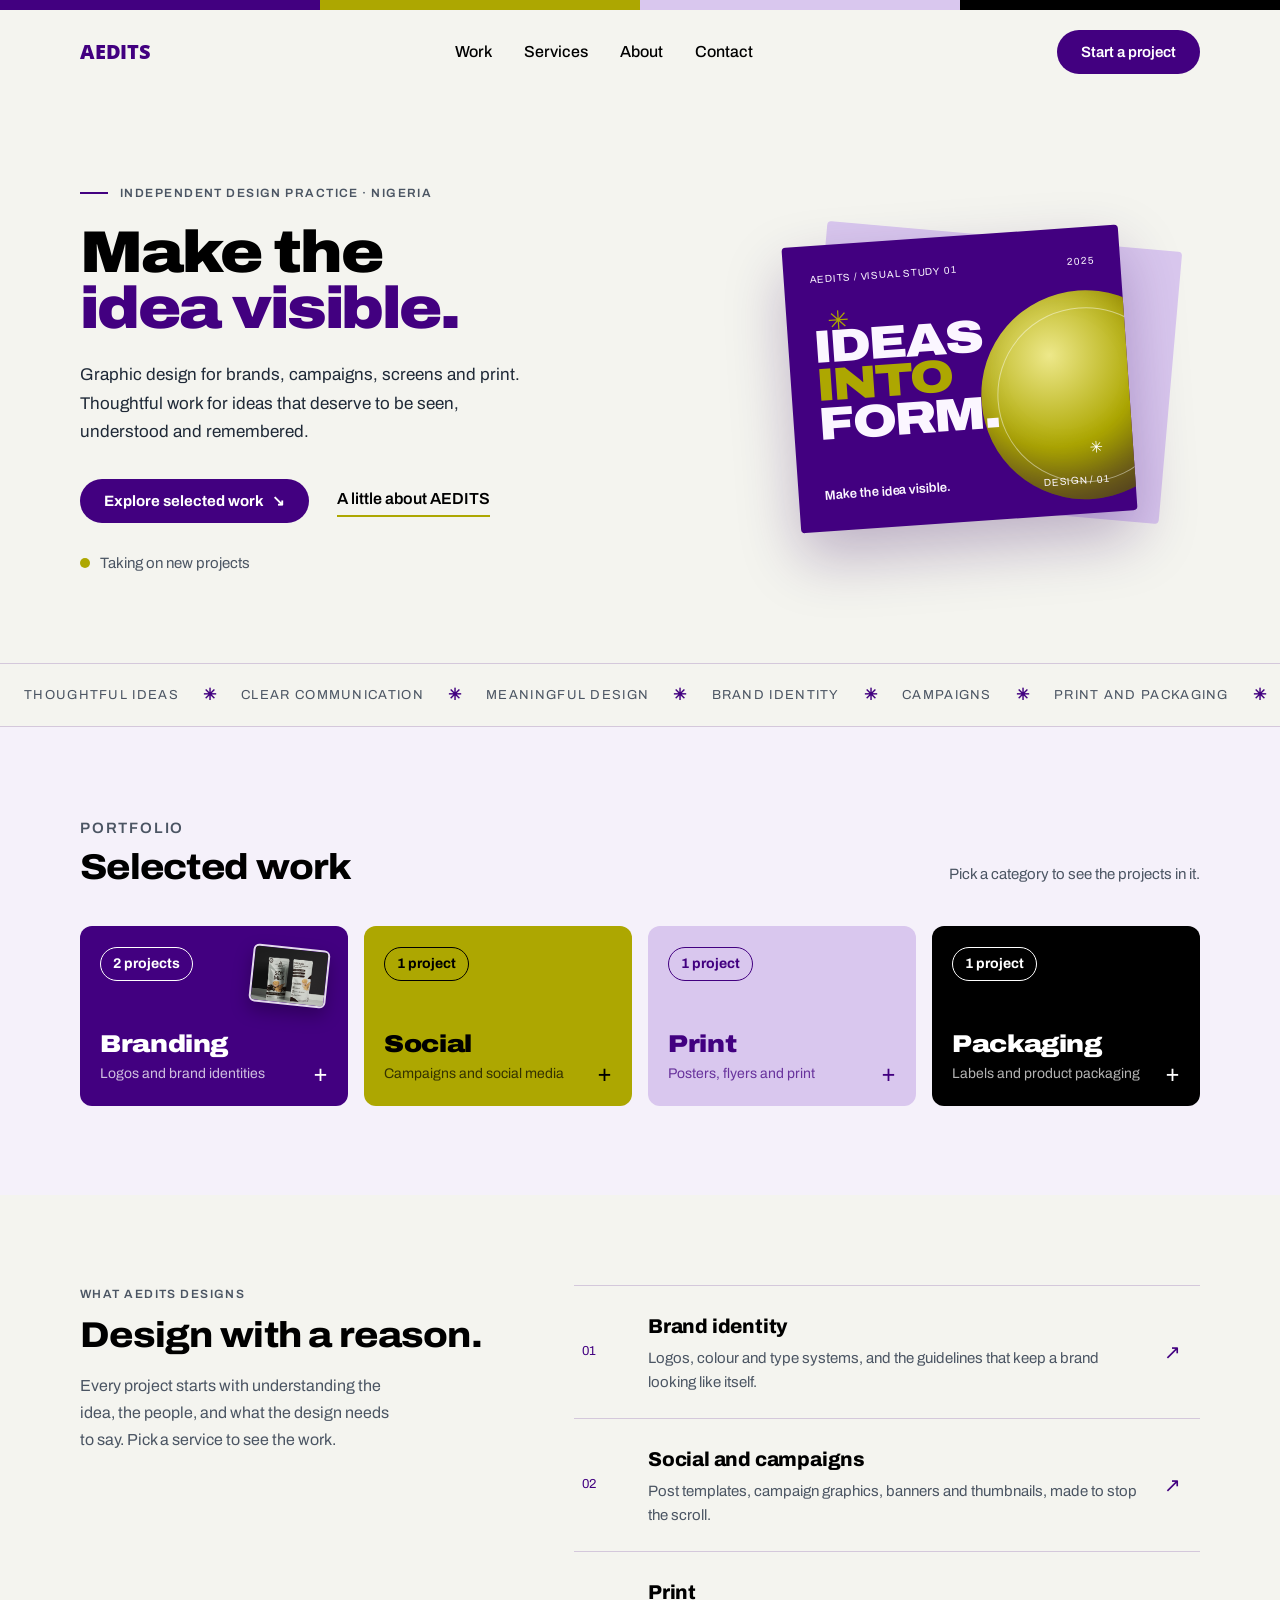
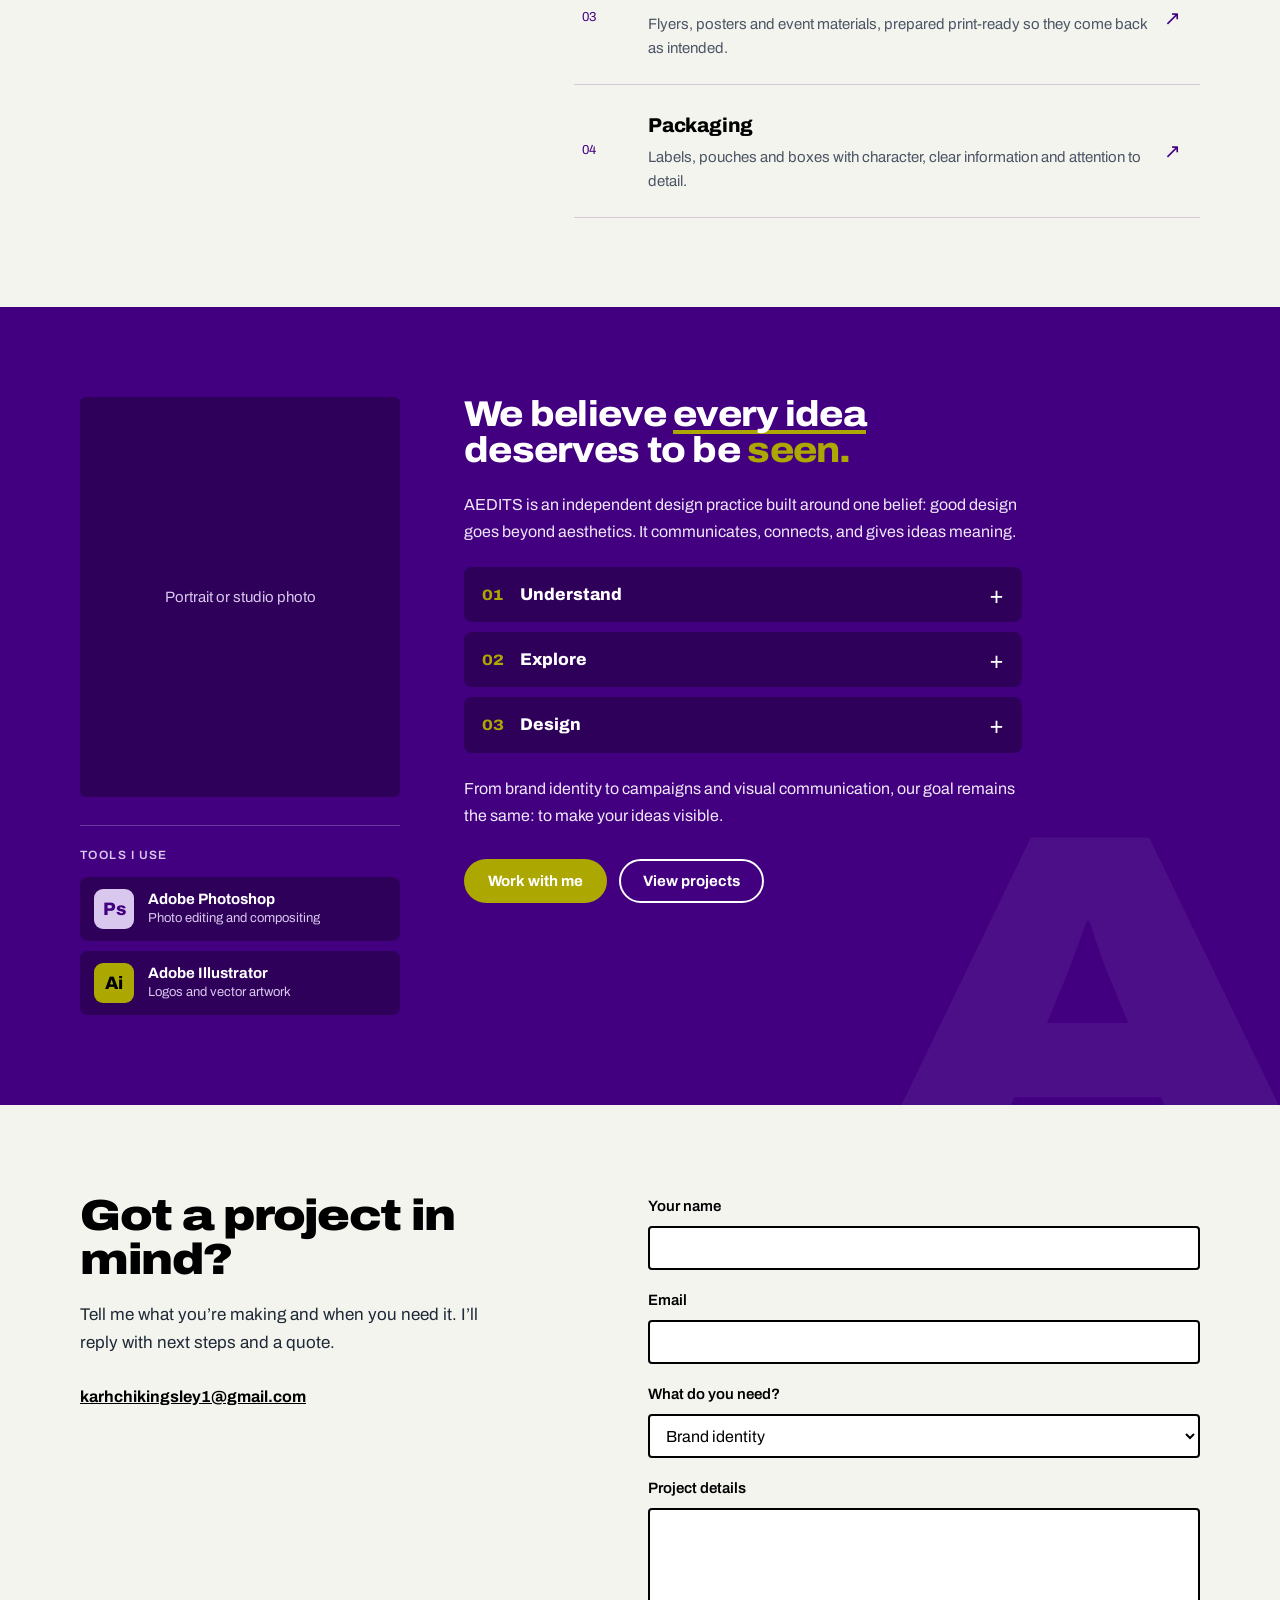
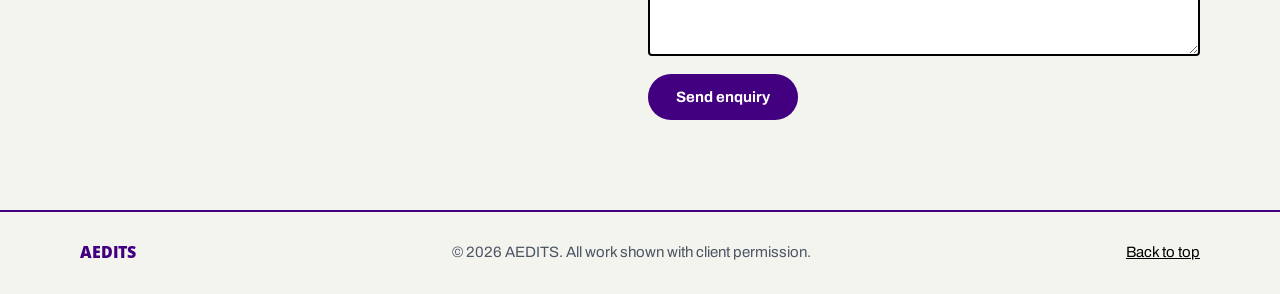
==== commit 72c8d299: "Tools under photo in about, project previews on work tiles, remove drawer in favour of jumping to Se" ====
--- a/index.html
+++ b/index.html
@@ -65,7 +65,7 @@
   <section id="work" class="work section">
     <div class="wrap">
       <div class="work-head">
-        <h2 class="h2">Selected work</h2>
+        <div><p class="eyebrow">Portfolio</p><h2 class="h2" style="margin-top:10px">Selected work</h2></div>
         <p>Pick a category to see the projects in it.</p>
       </div>
       <!-- Projects come from data/projects.js — add and edit them in admin.html -->
@@ -81,34 +81,51 @@
       <p>Every project starts with understanding the idea, the people, and what the design needs to say. Pick a service to see the work.</p>
     </div>
     <ul class="service-list">
-      <li><button type="button" class="service-row" data-open-cat="branding">
+      <li><a href="#work" class="service-row" data-open-cat="branding">
         <span class="num">01</span>
         <span><span class="service-name">Brand identity</span><span class="service-desc">Logos, colour and type systems, and the guidelines that keep a brand looking like itself.</span></span>
         <span class="service-arr" aria-hidden="true">↗</span>
-      </button></li>
-      <li><button type="button" class="service-row" data-open-cat="social">
+      </a></li>
+      <li><a href="#work" class="service-row" data-open-cat="social">
         <span class="num">02</span>
         <span><span class="service-name">Social and campaigns</span><span class="service-desc">Post templates, campaign graphics, banners and thumbnails, made to stop the scroll.</span></span>
         <span class="service-arr" aria-hidden="true">↗</span>
-      </button></li>
-      <li><button type="button" class="service-row" data-open-cat="print">
+      </a></li>
+      <li><a href="#work" class="service-row" data-open-cat="print">
         <span class="num">03</span>
         <span><span class="service-name">Print</span><span class="service-desc">Flyers, posters and event materials, prepared print-ready so they come back as intended.</span></span>
         <span class="service-arr" aria-hidden="true">↗</span>
-      </button></li>
-      <li><button type="button" class="service-row" data-open-cat="packaging">
+      </a></li>
+      <li><a href="#work" class="service-row" data-open-cat="packaging">
         <span class="num">04</span>
         <span><span class="service-name">Packaging</span><span class="service-desc">Labels, pouches and boxes with character, clear information and attention to detail.</span></span>
         <span class="service-arr" aria-hidden="true">↗</span>
-      </button></li>
+      </a></li>
     </ul>
   </section>
 
   <section id="about" class="about on-purple">
     <div class="wrap about-in">
-      <!-- To add your photo: put it in images/ and replace the text below with
-           <img src="images/portrait.jpg" alt="Portrait of the AEDITS designer"> -->
-      <div class="portrait">Portrait or studio photo</div>
+      <div class="about-side">
+        <!-- To add your photo: put it in images/ and replace the text below with
+             <img src="images/portrait.jpg" alt="Portrait of the AEDITS designer"> -->
+        <div class="portrait">Portrait or studio photo</div>
+        <div class="tools">
+          <h3>Tools I use</h3>
+          <ul class="tool-list">
+            <!-- To add an app icon: put it in images/ and replace the letters with
+                 <img src="images/photoshop.png" alt=""> -->
+            <li class="tool">
+              <span class="tool-icon tool-ps">Ps</span>
+              <span><strong>Adobe Photoshop</strong><span>Photo editing and compositing</span></span>
+            </li>
+            <li class="tool">
+              <span class="tool-icon tool-ai">Ai</span>
+              <span><strong>Adobe Illustrator</strong><span>Logos and vector artwork</span></span>
+            </li>
+          </ul>
+        </div>
+      </div>
       <div class="about-copy">
         <h2 class="h2 about-title">We believe <span class="hl">every idea</span> deserves to be <span class="hl-word">seen.</span></h2>
         <p>AEDITS is an independent design practice built around one belief: good design goes beyond aesthetics. It communicates, connects, and gives ideas meaning.</p>
@@ -127,24 +144,9 @@
           </div>
         </div>
         <p>From brand identity to campaigns and visual communication, our goal remains the same: to make your ideas visible.</p>
-        <div class="tools">
-          <h3>Tools I use</h3>
-          <ul class="tool-list">
-            <!-- To add an app icon: put it in images/ and replace the letters with
-                 <img src="images/photoshop.png" alt=""> -->
-            <li class="tool">
-              <span class="tool-icon tool-ps">Ps</span>
-              <span><strong>Adobe Photoshop</strong><span>Photo editing and compositing</span></span>
-            </li>
-            <li class="tool">
-              <span class="tool-icon tool-ai">Ai</span>
-              <span><strong>Adobe Illustrator</strong><span>Logos and vector artwork</span></span>
-            </li>
-          </ul>
-        </div>
         <div class="btns">
           <a href="#contact" class="pill pill-accent">Work with me <span class="arr" aria-hidden="true">→</span></a>
-          <a href="#work" class="pill pill-ghost" data-view="drawer">View projects <span class="arr" aria-hidden="true">→</span></a>
+          <a href="#work" class="pill pill-ghost">View projects <span class="arr" aria-hidden="true">→</span></a>
         </div>
       </div>
     </div>
@@ -200,18 +202,6 @@
   </section>
 </main>
 
-<!-- Opened by "View projects" in the About section: shows the work without scrolling away -->
-<dialog class="drawer" id="work-drawer" aria-labelledby="drawer-title">
-  <div class="drawer-in">
-    <div class="drawer-head">
-      <h2 class="h2" id="drawer-title">Selected work</h2>
-      <button type="button" class="drawer-close" data-close-drawer aria-label="Close">×</button>
-    </div>
-    <p class="drawer-note">Pick a category to see the projects in it.</p>
-    <div class="cats" id="drawer-cats"></div>
-  </div>
-</dialog>
-
 <footer>
   <div class="wrap foot">
     <span class="logo">AEDITS</span>
--- a/css/styles.css
+++ b/css/styles.css
@@ -147,7 +147,11 @@
 .cat-box .cat-count{font-size:14px;font-weight:700;padding:5px 12px;border-radius:999px;border:1.5px solid currentColor}
 .cat-box .cat-plus{font-size:24px;line-height:1;transition:transform .4s ease}
 .cat-box .cat-name{display:block;font-weight:900;font-stretch:115%;font-size:clamp(22px,1.9vw,28px);line-height:1;letter-spacing:-0.02em}
-.cat-box .cat-desc{display:block;margin-top:8px;font-size:15px;color:var(--c-soft)}
+.cat-box .cat-desc{display:block;margin-top:6px;font-size:14px;color:var(--c-soft)}
+.cat-box .cat-bottom{display:flex;justify-content:space-between;align-items:flex-end;gap:12px}
+.cat-thumb{flex:none;width:clamp(64px,6vw,84px);aspect-ratio:4/3;border-radius:6px;overflow:hidden;transform:rotate(6deg);box-shadow:0 8px 18px rgba(0,0,0,.28);border:2px solid rgba(255,255,255,.85);transition:transform .4s ease}
+.cat-thumb img{width:100%;height:100%;object-fit:cover;display:block}
+.cat-box:hover .cat-thumb{transform:rotate(0) scale(1.08)}
 .cats.has-open .cat-box:not(.open){opacity:.55}
 .cats.has-open .cat-box:not(.open):hover{opacity:1}
 .cat-box.open{transform:none;border-bottom-left-radius:0;border-bottom-right-radius:0}
@@ -172,24 +176,6 @@
 .cat-card p{margin:0 6px;font-size:15px;color:var(--c-soft)}
 .cat-empty{margin:0;font-size:17px;color:var(--c-soft)}
 
-/* projects drawer: slides up over the page from "View projects" */
-.drawer{position:fixed;inset:auto 0 0 0;margin:0;width:100%;max-width:none;height:min(92vh,92dvh);max-height:none;padding:0;border:0;border-radius:20px 20px 0 0;background:var(--bg-soft);color:var(--text);overflow-y:auto;overscroll-behavior:contain}
-.drawer[open]{animation:drawer-up .55s cubic-bezier(.2,.8,.2,1)}
-.drawer.closing{animation:drawer-down .4s ease forwards}
-.drawer::backdrop{background:rgba(20,0,40,.55);animation:fade-in .4s ease}
-.drawer.closing::backdrop{animation:fade-out .4s ease forwards}
-@keyframes drawer-up{from{transform:translateY(100%)}to{transform:none}}
-@keyframes drawer-down{from{transform:none}to{transform:translateY(100%)}}
-@keyframes fade-in{from{opacity:0}to{opacity:1}}
-@keyframes fade-out{from{opacity:1}to{opacity:0}}
-@media (prefers-reduced-motion: reduce){.drawer[open],.drawer.closing,.drawer::backdrop{animation:none}}
-.drawer-open{overflow:hidden}
-.drawer-in{max-width:1200px;margin:0 auto;padding:clamp(24px,4vw,48px) clamp(20px,4vw,40px) 48px}
-.drawer-in::before{content:"";display:block;width:48px;height:5px;border-radius:99px;background:var(--text-3);opacity:.35;margin:-8px auto 20px}
-.drawer-head{display:flex;justify-content:space-between;align-items:center;gap:16px}
-.drawer-close{flex:none;width:42px;height:42px;border-radius:50%;border:2px solid var(--brand-text);background:transparent;color:var(--brand-text);font:inherit;font-size:28px;line-height:1;cursor:pointer;transition:background .2s,color .2s,transform .3s}
-.drawer-close:hover{background:var(--primary);border-color:var(--primary);color:#FFFFFF;transform:rotate(90deg)}
-.drawer-note{margin:10px 0 24px;font-size:15px;color:var(--text-3)}
 .card{display:flex;flex-direction:column;gap:14px}
 .tile{display:flex;align-items:center;justify-content:center;aspect-ratio:4/3;border-radius:4px;text-decoration:none;font-size:15px;font-weight:600;overflow:hidden}
 .tile img{width:100%;height:100%;object-fit:cover;transition:transform .4s ease}
@@ -225,27 +211,36 @@
 
 /* about */
 .about{background:var(--primary);color:#FFFFFF;padding-block:clamp(56px,7vw,96px)}
-.about-in{display:flex;flex-wrap:wrap;gap:clamp(32px,4vw,56px);align-items:flex-start}
+.about-in{display:grid;grid-template-columns:minmax(240px,320px) minmax(0,1fr);gap:clamp(32px,5vw,72px);align-items:start}
+.about-side{display:flex;flex-direction:column;gap:28px}
+@media (max-width:820px){
+  .about-in{display:flex;flex-direction:column;gap:22px}
+  .about-side,.about-in .about-copy{display:contents}
+  .about-in .portrait{order:1;width:100%;max-width:340px}
+  .about-in .about-copy > *{order:2}
+  .about-in .tools{order:3;width:100%;margin-top:8px}
+  .about-in .btns{order:4}
+}
 .about a{color:#FFFFFF}
 .about{position:relative;overflow:hidden}
 .about::after{content:"A";position:absolute;right:-0.04em;bottom:-0.24em;font-family:var(--display);font-weight:900;font-stretch:125%;font-size:clamp(260px,34vw,480px);line-height:1;color:rgba(255,255,255,.06);pointer-events:none}
 .about > *{position:relative;z-index:1}
-.portrait{flex:1 1 280px;max-width:340px;aspect-ratio:4/5;background:var(--primary-deep);display:flex;align-items:center;justify-content:center;border-radius:6px;color:#D9C7EE;font-size:15px;text-align:center;padding:16px;overflow:hidden}
+.portrait{width:100%;aspect-ratio:4/5;background:var(--primary-deep);display:flex;align-items:center;justify-content:center;border-radius:6px;color:#D9C7EE;font-size:15px;text-align:center;padding:16px;overflow:hidden}
 .portrait img{width:100%;height:100%;object-fit:cover}
 .portrait:has(img){padding:0}
 .about-copy{flex:999 1 420px;min-width:0;display:flex;flex-direction:column;gap:22px}
 .about-copy .h2{max-width:18ch}
 .about-copy p{margin:0;font-size:16px;line-height:1.7;max-width:62ch;color:#EFE7F8}
-.tools{border-top:1px solid rgba(255,255,255,.28);padding-top:28px;margin-top:8px}
-.tools h3{margin:0 0 16px;font-size:16px;font-weight:700;color:var(--lavender)}
-.tool-list{list-style:none;margin:0;padding:0;display:grid;grid-template-columns:repeat(auto-fit,minmax(min(240px,100%),1fr));gap:16px}
-.tool{display:flex;align-items:center;gap:20px;background:var(--primary-deep);border-radius:8px;padding:18px 22px}
-.tool-icon{flex:none;width:46px;height:46px;border-radius:10px;display:flex;align-items:center;justify-content:center;font-weight:800;font-size:18px;overflow:hidden}
+.tools{border-top:1px solid rgba(255,255,255,.22);padding-top:20px}
+.tools h3{margin:0 0 12px;font-family:var(--mono);font-size:12px;font-weight:600;letter-spacing:.12em;text-transform:uppercase;color:var(--lavender)}
+.tool-list{list-style:none;margin:0;padding:0;display:grid;gap:10px}
+.tool{display:flex;align-items:center;gap:14px;background:var(--primary-deep);border-radius:8px;padding:12px 14px}
+.tool-icon{flex:none;width:40px;height:40px;border-radius:9px;display:flex;align-items:center;justify-content:center;font-weight:800;font-size:18px;overflow:hidden}
 .tool-icon img{width:100%;height:100%;object-fit:cover}
 .tool-ps{background:var(--lavender);color:var(--primary)}
 .tool-ai{background:var(--accent);color:#000000}
-.tool strong{display:block;font-size:16px;line-height:1.2}
-.tool strong + span{display:block;font-size:15px;line-height:1.35;color:#D9C7EE;margin-top:2px}
+.tool strong{display:block;font-size:15px;line-height:1.2}
+.tool strong + span{display:block;font-size:13px;line-height:1.35;color:#D9C7EE;margin-top:2px}
 .btns{display:flex;flex-wrap:wrap;gap:12px;margin-top:8px}
 .btns .pill{white-space:nowrap}
 .about .pill{transition:transform .2s ease,background .2s ease,color .2s ease}
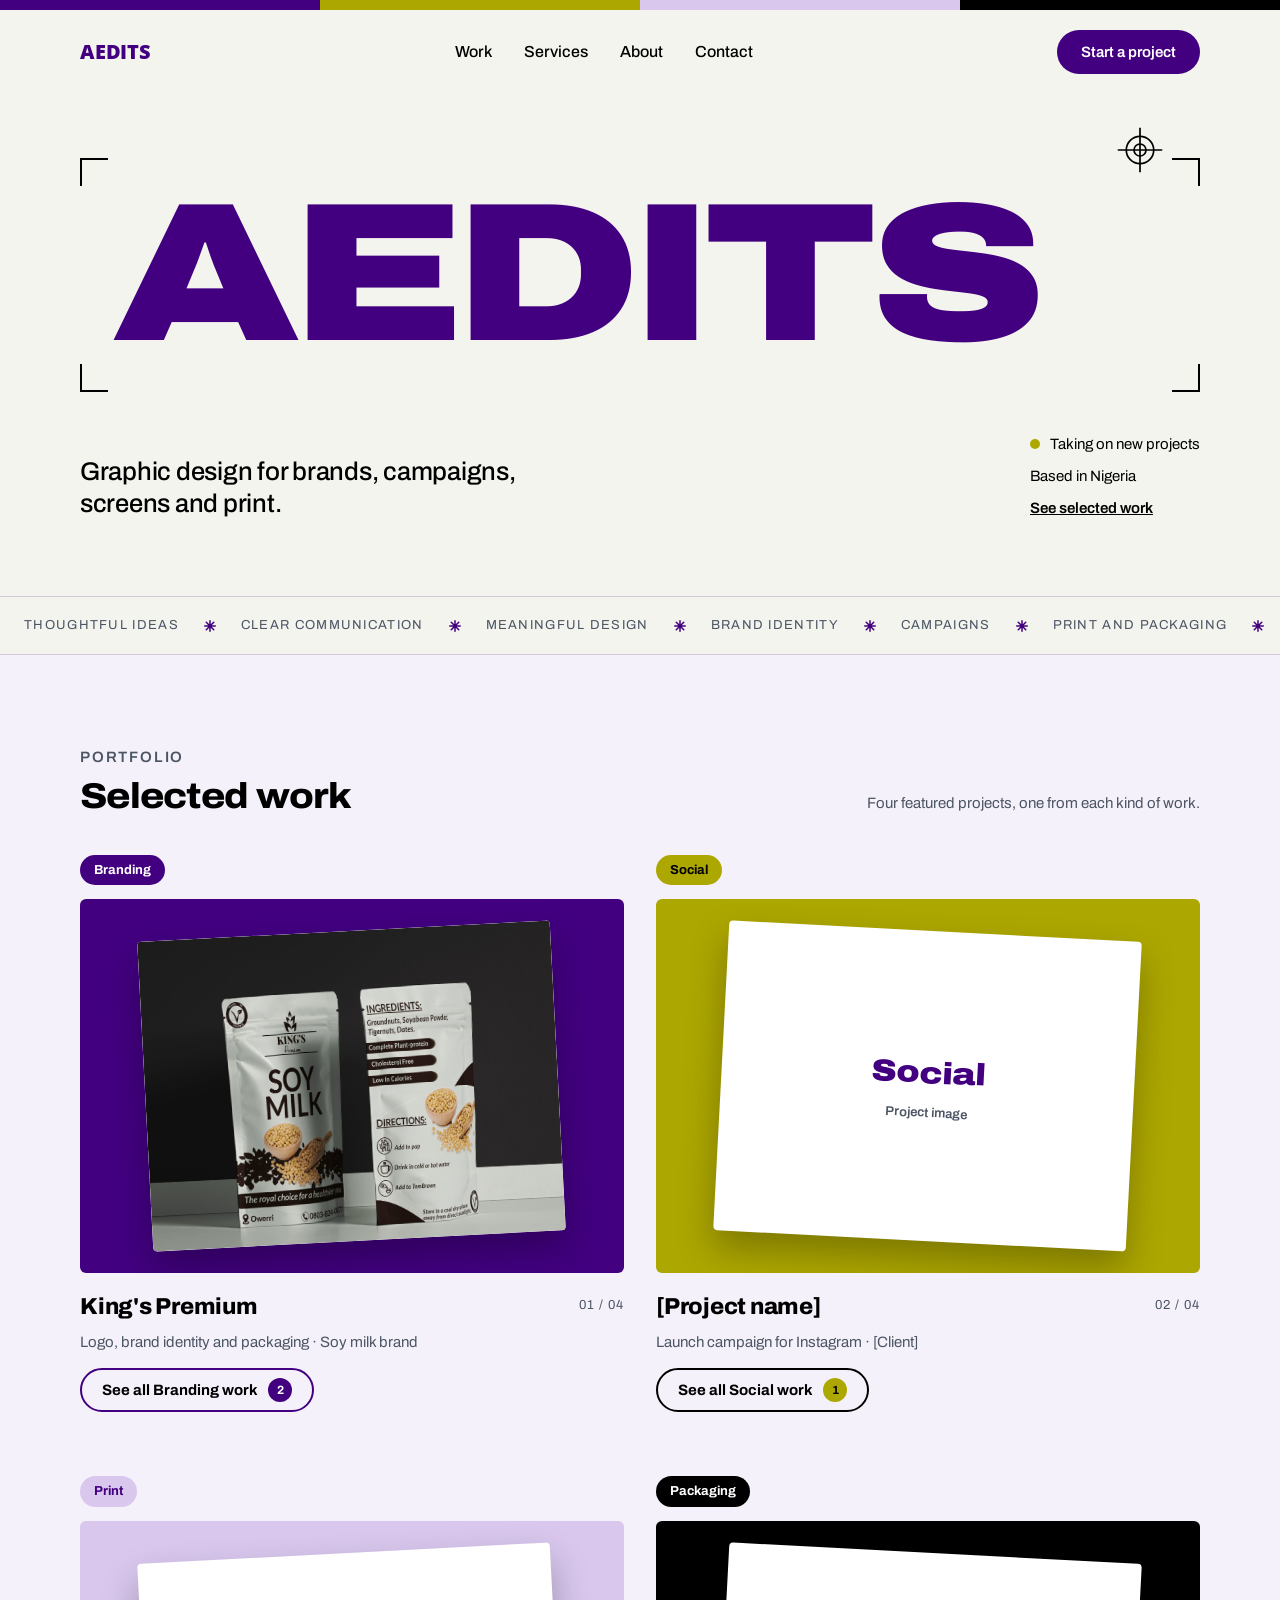
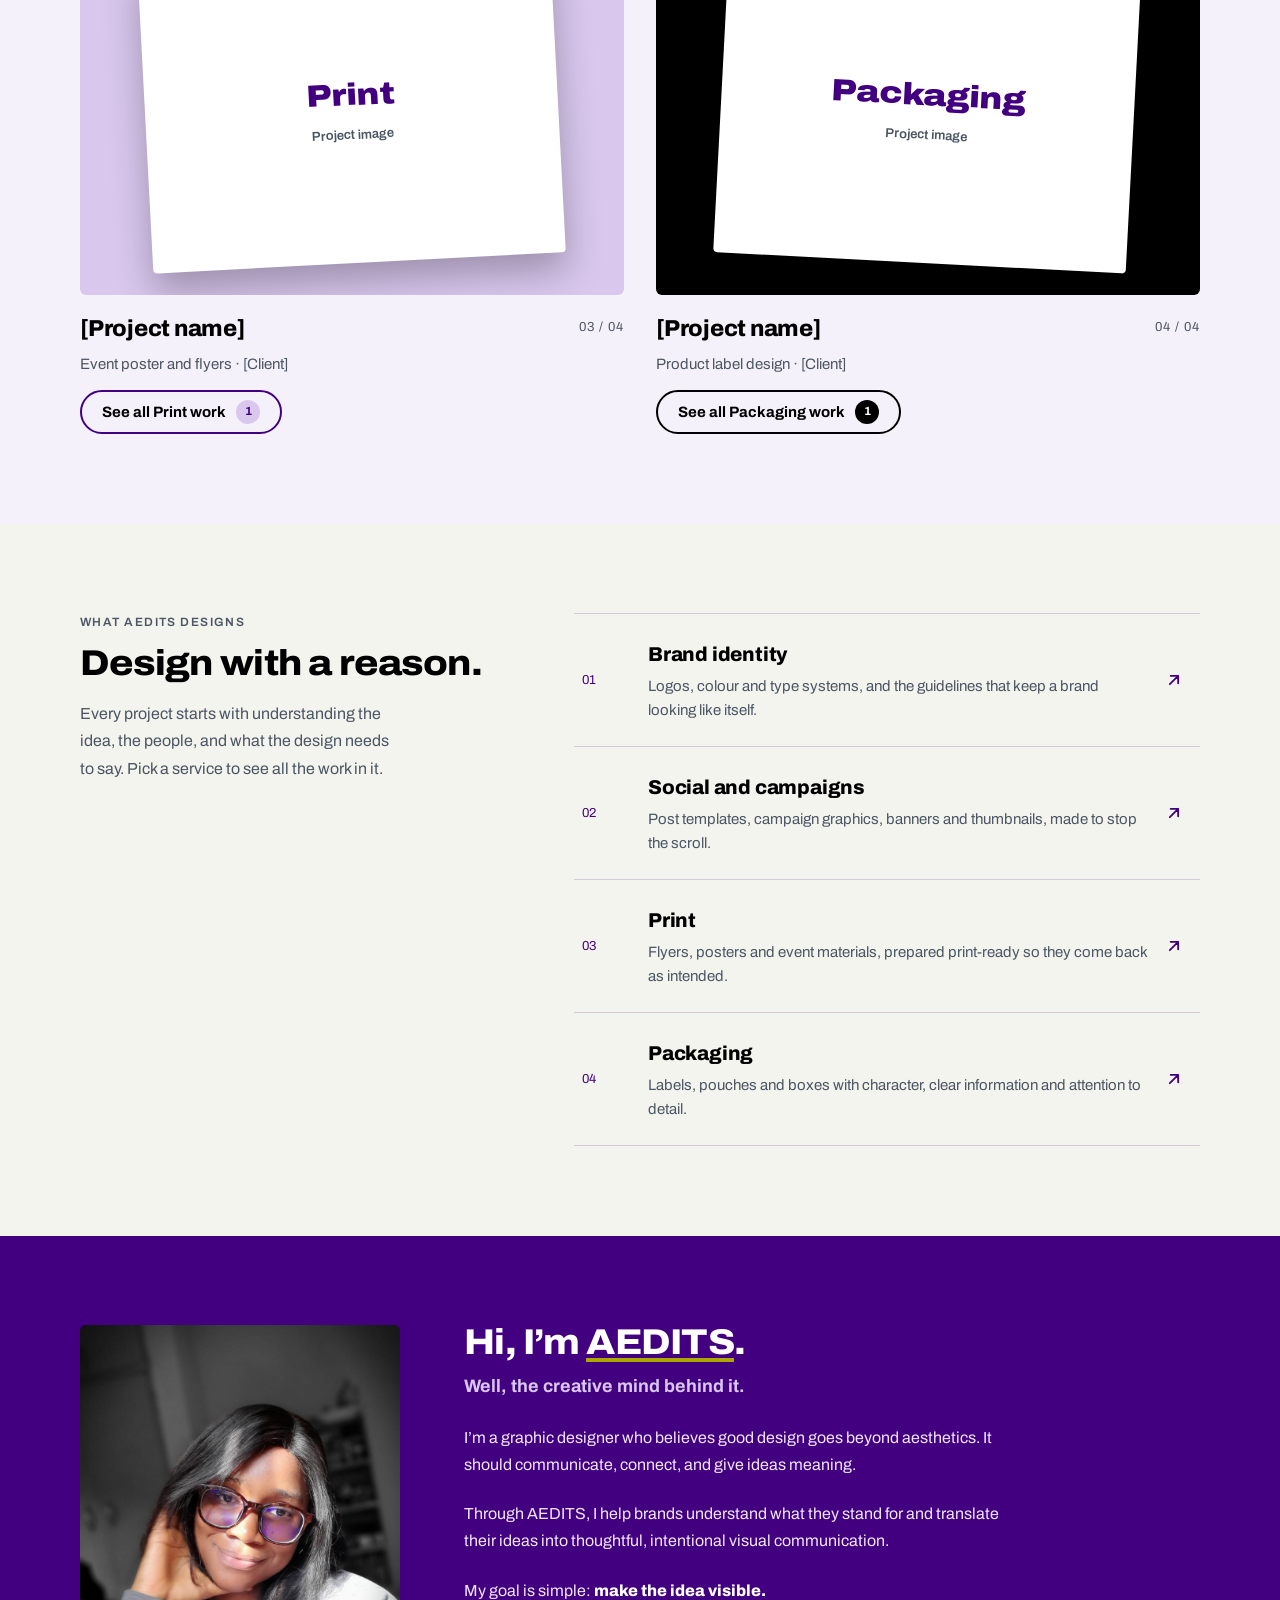
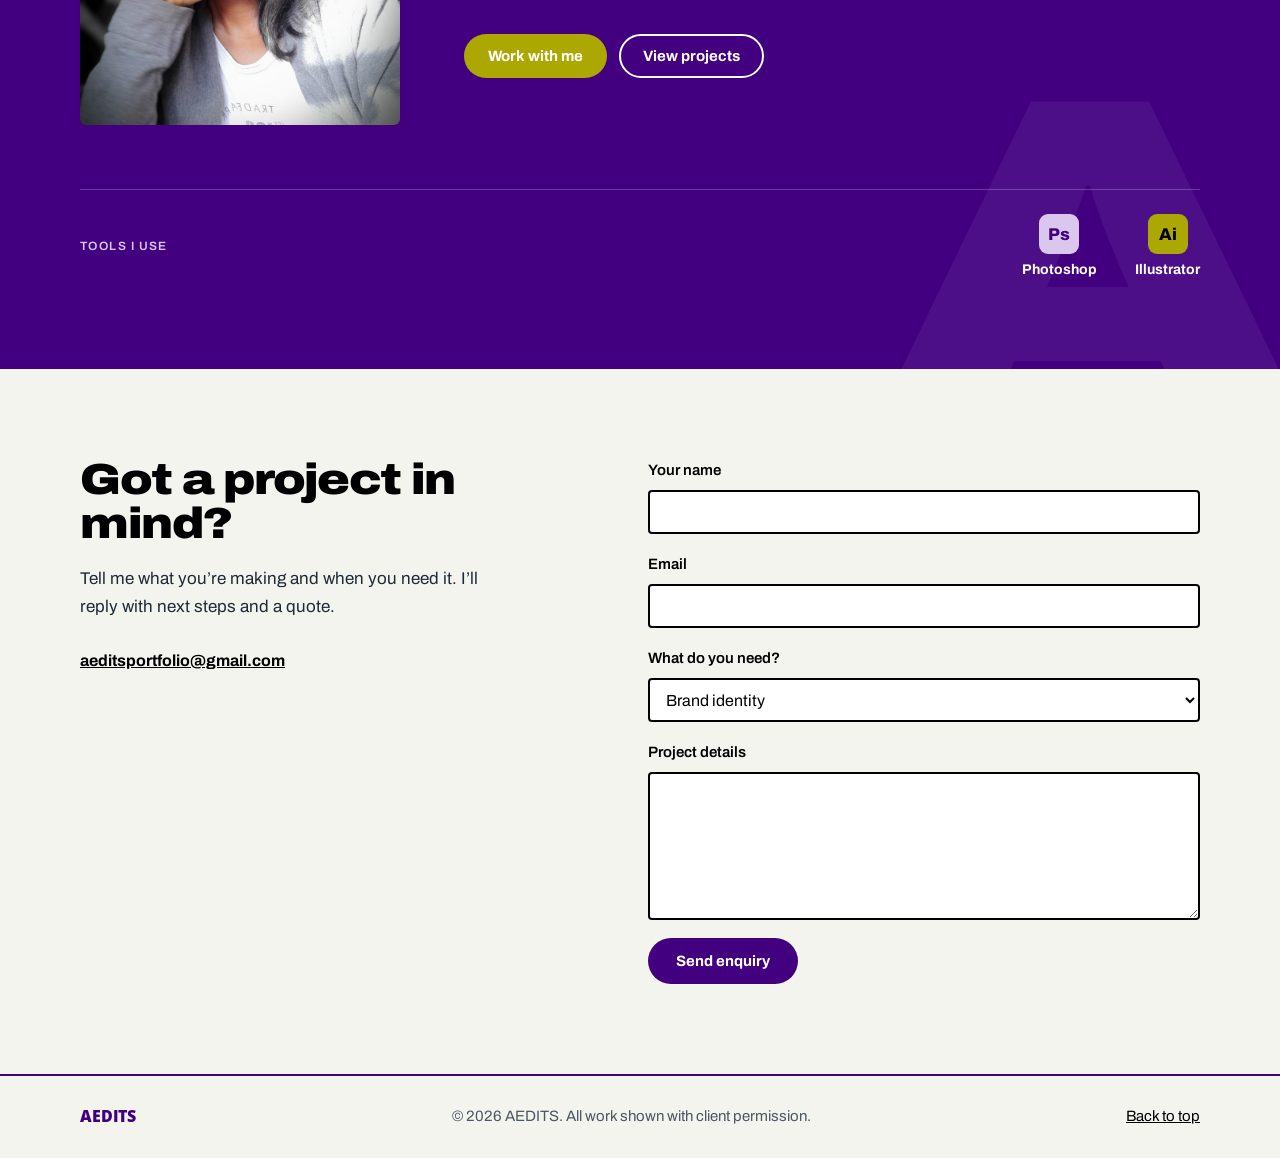
==== commit 3e16afb1: "Featured work grid and category pages, new about section with portrait, tools row, flat icons, big A" ====
--- a/index.html
+++ b/index.html
@@ -32,33 +32,33 @@
 
 <main>
   <section id="top" class="wrap hero">
-    <div class="hero-copy">
-      <p class="eyebrow">Independent design practice · Nigeria</p>
-      <h1 class="hero-title">Make the <em>idea visible.</em></h1>
-      <p class="hero-intro">Graphic design for brands, campaigns, screens and print. Thoughtful work for ideas that deserve to be seen, understood and remembered.</p>
-      <div class="hero-actions">
-        <a href="#work" class="pill pill-primary">Explore selected work <span aria-hidden="true">↘</span></a>
-        <a href="#about" class="text-link">A little about AEDITS</a>
-      </div>
-      <p class="hero-status"><span class="dot" aria-hidden="true"></span>Taking on new projects</p>
-    </div>
-    <div class="hero-art" aria-hidden="true">
-      <div class="art-frame"></div>
-      <div class="art-poster">
-        <div class="poster-top"><span>AEDITS / VISUAL STUDY 01</span><span>2025</span></div>
-        <span class="spark s1">✳</span>
-        <span class="spark s2">✳</span>
-        <div class="poster-orb"></div>
-        <div class="poster-word">IDEAS<br><span>INTO</span><br>FORM.</div>
-        <div class="poster-bottom"><strong>Make the idea visible.</strong><span>DESIGN / 01</span></div>
+    <div class="frame">
+      <span class="crop tl" aria-hidden="true"></span>
+      <span class="crop tr" aria-hidden="true"></span>
+      <span class="crop bl" aria-hidden="true"></span>
+      <span class="crop br" aria-hidden="true"></span>
+      <h1 class="wordmark">AEDITS</h1>
+      <svg class="target" aria-hidden="true" width="56" height="56" viewBox="0 0 56 56">
+        <circle cx="28" cy="28" r="16" fill="none" stroke="currentColor" stroke-width="2"/>
+        <circle cx="28" cy="28" r="7" fill="none" stroke="currentColor" stroke-width="2"/>
+        <line x1="28" y1="2" x2="28" y2="54" stroke="currentColor" stroke-width="2"/>
+        <line x1="2" y1="28" x2="54" y2="28" stroke="currentColor" stroke-width="2"/>
+      </svg>
+    </div>
+    <div class="hero-foot">
+      <p class="tagline">Graphic design for brands, campaigns, screens and print.</p>
+      <div class="meta">
+        <span><span class="dot" aria-hidden="true"></span>Taking on new projects</span>
+        <span>Based in Nigeria</span>
+        <a href="#work">See selected work</a>
       </div>
     </div>
   </section>
 
   <div class="strip" aria-label="Thoughtful ideas, clear communication, meaningful design, made visible">
     <div class="strip-track" aria-hidden="true">
-      <span>Thoughtful ideas</span><b>✳</b><span>Clear communication</span><b>✳</b><span>Meaningful design</span><b>✳</b><span>Brand identity</span><b>✳</b><span>Campaigns</span><b>✳</b><span>Print and packaging</span><b>✳</b><span>Made visible</span><b>✳</b>
-      <span>Thoughtful ideas</span><b>✳</b><span>Clear communication</span><b>✳</b><span>Meaningful design</span><b>✳</b><span>Brand identity</span><b>✳</b><span>Campaigns</span><b>✳</b><span>Print and packaging</span><b>✳</b><span>Made visible</span><b>✳</b>
+      <span>Thoughtful ideas</span><b><svg class="ico" viewBox="0 0 24 24" fill="none" stroke="currentColor" stroke-width="2.6" stroke-linecap="round" aria-hidden="true"><path d="M12 3v18M3 12h18M5.6 5.6l12.8 12.8M18.4 5.6L5.6 18.4"/></svg></b><span>Clear communication</span><b><svg class="ico" viewBox="0 0 24 24" fill="none" stroke="currentColor" stroke-width="2.6" stroke-linecap="round" aria-hidden="true"><path d="M12 3v18M3 12h18M5.6 5.6l12.8 12.8M18.4 5.6L5.6 18.4"/></svg></b><span>Meaningful design</span><b><svg class="ico" viewBox="0 0 24 24" fill="none" stroke="currentColor" stroke-width="2.6" stroke-linecap="round" aria-hidden="true"><path d="M12 3v18M3 12h18M5.6 5.6l12.8 12.8M18.4 5.6L5.6 18.4"/></svg></b><span>Brand identity</span><b><svg class="ico" viewBox="0 0 24 24" fill="none" stroke="currentColor" stroke-width="2.6" stroke-linecap="round" aria-hidden="true"><path d="M12 3v18M3 12h18M5.6 5.6l12.8 12.8M18.4 5.6L5.6 18.4"/></svg></b><span>Campaigns</span><b><svg class="ico" viewBox="0 0 24 24" fill="none" stroke="currentColor" stroke-width="2.6" stroke-linecap="round" aria-hidden="true"><path d="M12 3v18M3 12h18M5.6 5.6l12.8 12.8M18.4 5.6L5.6 18.4"/></svg></b><span>Print and packaging</span><b><svg class="ico" viewBox="0 0 24 24" fill="none" stroke="currentColor" stroke-width="2.6" stroke-linecap="round" aria-hidden="true"><path d="M12 3v18M3 12h18M5.6 5.6l12.8 12.8M18.4 5.6L5.6 18.4"/></svg></b><span>Made visible</span><b><svg class="ico" viewBox="0 0 24 24" fill="none" stroke="currentColor" stroke-width="2.6" stroke-linecap="round" aria-hidden="true"><path d="M12 3v18M3 12h18M5.6 5.6l12.8 12.8M18.4 5.6L5.6 18.4"/></svg></b>
+      <span>Thoughtful ideas</span><b><svg class="ico" viewBox="0 0 24 24" fill="none" stroke="currentColor" stroke-width="2.6" stroke-linecap="round" aria-hidden="true"><path d="M12 3v18M3 12h18M5.6 5.6l12.8 12.8M18.4 5.6L5.6 18.4"/></svg></b><span>Clear communication</span><b><svg class="ico" viewBox="0 0 24 24" fill="none" stroke="currentColor" stroke-width="2.6" stroke-linecap="round" aria-hidden="true"><path d="M12 3v18M3 12h18M5.6 5.6l12.8 12.8M18.4 5.6L5.6 18.4"/></svg></b><span>Meaningful design</span><b><svg class="ico" viewBox="0 0 24 24" fill="none" stroke="currentColor" stroke-width="2.6" stroke-linecap="round" aria-hidden="true"><path d="M12 3v18M3 12h18M5.6 5.6l12.8 12.8M18.4 5.6L5.6 18.4"/></svg></b><span>Brand identity</span><b><svg class="ico" viewBox="0 0 24 24" fill="none" stroke="currentColor" stroke-width="2.6" stroke-linecap="round" aria-hidden="true"><path d="M12 3v18M3 12h18M5.6 5.6l12.8 12.8M18.4 5.6L5.6 18.4"/></svg></b><span>Campaigns</span><b><svg class="ico" viewBox="0 0 24 24" fill="none" stroke="currentColor" stroke-width="2.6" stroke-linecap="round" aria-hidden="true"><path d="M12 3v18M3 12h18M5.6 5.6l12.8 12.8M18.4 5.6L5.6 18.4"/></svg></b><span>Print and packaging</span><b><svg class="ico" viewBox="0 0 24 24" fill="none" stroke="currentColor" stroke-width="2.6" stroke-linecap="round" aria-hidden="true"><path d="M12 3v18M3 12h18M5.6 5.6l12.8 12.8M18.4 5.6L5.6 18.4"/></svg></b><span>Made visible</span><b><svg class="ico" viewBox="0 0 24 24" fill="none" stroke="currentColor" stroke-width="2.6" stroke-linecap="round" aria-hidden="true"><path d="M12 3v18M3 12h18M5.6 5.6l12.8 12.8M18.4 5.6L5.6 18.4"/></svg></b>
     </div>
   </div>
 
@@ -66,10 +66,10 @@
     <div class="wrap">
       <div class="work-head">
         <div><p class="eyebrow">Portfolio</p><h2 class="h2" style="margin-top:10px">Selected work</h2></div>
-        <p>Pick a category to see the projects in it.</p>
+        <p>Four featured projects, one from each kind of work.</p>
       </div>
       <!-- Projects come from data/projects.js — add and edit them in admin.html -->
-      <div class="cats" id="cats"></div>
+      <div class="feat-grid" id="featured"></div>
       <p class="empty" id="empty" hidden></p>
     </div>
   </section>
@@ -78,28 +78,28 @@
     <div class="services-intro">
       <p class="eyebrow">What AEDITS designs</p>
       <h2 class="h2">Design with a reason.</h2>
-      <p>Every project starts with understanding the idea, the people, and what the design needs to say. Pick a service to see the work.</p>
+      <p>Every project starts with understanding the idea, the people, and what the design needs to say. Pick a service to see all the work in it.</p>
     </div>
     <ul class="service-list">
-      <li><a href="#work" class="service-row" data-open-cat="branding">
+      <li><a href="category.html?c=branding" class="service-row">
         <span class="num">01</span>
         <span><span class="service-name">Brand identity</span><span class="service-desc">Logos, colour and type systems, and the guidelines that keep a brand looking like itself.</span></span>
-        <span class="service-arr" aria-hidden="true">↗</span>
-      </a></li>
-      <li><a href="#work" class="service-row" data-open-cat="social">
+        <span class="service-arr"><svg class="ico" viewBox="0 0 24 24" fill="none" stroke="currentColor" stroke-width="2.2" stroke-linecap="round" stroke-linejoin="round" aria-hidden="true"><path d="M7 17L17 7M8 7h9v9"/></svg></span>
+      </a></li>
+      <li><a href="category.html?c=social" class="service-row">
         <span class="num">02</span>
         <span><span class="service-name">Social and campaigns</span><span class="service-desc">Post templates, campaign graphics, banners and thumbnails, made to stop the scroll.</span></span>
-        <span class="service-arr" aria-hidden="true">↗</span>
-      </a></li>
-      <li><a href="#work" class="service-row" data-open-cat="print">
+        <span class="service-arr"><svg class="ico" viewBox="0 0 24 24" fill="none" stroke="currentColor" stroke-width="2.2" stroke-linecap="round" stroke-linejoin="round" aria-hidden="true"><path d="M7 17L17 7M8 7h9v9"/></svg></span>
+      </a></li>
+      <li><a href="category.html?c=print" class="service-row">
         <span class="num">03</span>
         <span><span class="service-name">Print</span><span class="service-desc">Flyers, posters and event materials, prepared print-ready so they come back as intended.</span></span>
-        <span class="service-arr" aria-hidden="true">↗</span>
-      </a></li>
-      <li><a href="#work" class="service-row" data-open-cat="packaging">
+        <span class="service-arr"><svg class="ico" viewBox="0 0 24 24" fill="none" stroke="currentColor" stroke-width="2.2" stroke-linecap="round" stroke-linejoin="round" aria-hidden="true"><path d="M7 17L17 7M8 7h9v9"/></svg></span>
+      </a></li>
+      <li><a href="category.html?c=packaging" class="service-row">
         <span class="num">04</span>
         <span><span class="service-name">Packaging</span><span class="service-desc">Labels, pouches and boxes with character, clear information and attention to detail.</span></span>
-        <span class="service-arr" aria-hidden="true">↗</span>
+        <span class="service-arr"><svg class="ico" viewBox="0 0 24 24" fill="none" stroke="currentColor" stroke-width="2.2" stroke-linecap="round" stroke-linejoin="round" aria-hidden="true"><path d="M7 17L17 7M8 7h9v9"/></svg></span>
       </a></li>
     </ul>
   </section>
@@ -107,48 +107,37 @@
   <section id="about" class="about on-purple">
     <div class="wrap about-in">
       <div class="about-side">
-        <!-- To add your photo: put it in images/ and replace the text below with
-             <img src="images/portrait.jpg" alt="Portrait of the AEDITS designer"> -->
-        <div class="portrait">Portrait or studio photo</div>
-        <div class="tools">
-          <h3>Tools I use</h3>
-          <ul class="tool-list">
-            <!-- To add an app icon: put it in images/ and replace the letters with
-                 <img src="images/photoshop.png" alt=""> -->
-            <li class="tool">
-              <span class="tool-icon tool-ps">Ps</span>
-              <span><strong>Adobe Photoshop</strong><span>Photo editing and compositing</span></span>
-            </li>
-            <li class="tool">
-              <span class="tool-icon tool-ai">Ai</span>
-              <span><strong>Adobe Illustrator</strong><span>Logos and vector artwork</span></span>
-            </li>
-          </ul>
-        </div>
+        <!-- To change the photo, replace images/portrait.jpg -->
+        <div class="portrait"><img src="images/portrait.jpg" alt="Portrait of the designer behind AEDITS, smiling in glasses" width="810" height="1080"></div>
       </div>
       <div class="about-copy">
-        <h2 class="h2 about-title">We believe <span class="hl">every idea</span> deserves to be <span class="hl-word">seen.</span></h2>
-        <p>AEDITS is an independent design practice built around one belief: good design goes beyond aesthetics. It communicates, connects, and gives ideas meaning.</p>
-        <div class="steps">
-          <div class="step open">
-            <h3><button type="button" aria-expanded="true" aria-controls="step-1"><span class="step-num">01</span>Understand<span class="step-pm" aria-hidden="true">+</span></button></h3>
-            <div class="step-body" id="step-1"><div><p>We work with brands to understand what they stand for, what they want to communicate, and who they want to reach.</p></div></div>
-          </div>
-          <div class="step">
-            <h3><button type="button" aria-expanded="false" aria-controls="step-2"><span class="step-num">02</span>Explore<span class="step-pm" aria-hidden="true">+</span></button></h3>
-            <div class="step-body" id="step-2"><div><p>Our approach is collaborative and considered. Through thoughtful exploration and creative direction, ideas are understood and perspectives are shared.</p></div></div>
-          </div>
-          <div class="step">
-            <h3><button type="button" aria-expanded="false" aria-controls="step-3"><span class="step-num">03</span>Design<span class="step-pm" aria-hidden="true">+</span></button></h3>
-            <div class="step-body" id="step-3"><div><p>With intentional design, where every decision serves a purpose, we translate these ideas into visual experiences that speak to the right audience.</p></div></div>
-          </div>
-        </div>
-        <p>From brand identity to campaigns and visual communication, our goal remains the same: to make your ideas visible.</p>
+        <div>
+          <h2 class="h2 about-title">Hi, I’m <span class="hl">AEDITS</span>.</h2>
+          <p class="about-sub">Well, the creative mind behind it.</p>
+        </div>
+        <p>I’m a graphic designer who believes good design goes beyond aesthetics. It should communicate, connect, and give ideas meaning.</p>
+        <p>Through AEDITS, I help brands understand what they stand for and translate their ideas into thoughtful, intentional visual communication.</p>
+        <p>My goal is simple: <strong>make the idea visible.</strong></p>
         <div class="btns">
           <a href="#contact" class="pill pill-accent">Work with me <span class="arr" aria-hidden="true">→</span></a>
           <a href="#work" class="pill pill-ghost">View projects <span class="arr" aria-hidden="true">→</span></a>
         </div>
       </div>
+    </div>
+    <div class="wrap tools">
+      <h3>Tools I use</h3>
+      <ul class="tool-list">
+        <!-- To add an app icon: put it in images/ and replace the letters with
+             <img src="images/photoshop.png" alt=""> -->
+        <li class="tool">
+          <span class="tool-icon tool-ps">Ps</span>
+          <span><strong>Photoshop</strong></span>
+        </li>
+        <li class="tool">
+          <span class="tool-icon tool-ai">Ai</span>
+          <span><strong>Illustrator</strong></span>
+        </li>
+      </ul>
     </div>
   </section>
 
--- a/css/styles.css
+++ b/css/styles.css
@@ -84,46 +84,29 @@
   .nav a{padding:14px 0;border-bottom:1px solid var(--lavender);font-size:20px}
 }
 
-/* hero */
-.hero{display:grid;grid-template-columns:minmax(0,1.1fr) minmax(0,.9fr);align-items:center;gap:clamp(24px,4vw,56px);padding-block:clamp(40px,7vw,96px) clamp(48px,7vw,88px)}
-@media (max-width:860px){.hero{grid-template-columns:minmax(0,1fr)}}
-.hero-copy .eyebrow{display:flex;align-items:center;gap:12px}
-.hero-copy .eyebrow::before{content:"";width:28px;height:2px;background:var(--brand-text)}
-.hero-title{margin:22px 0 24px;font-weight:900;font-stretch:112%;font-size:clamp(38px,4.6vw,64px);line-height:.95;letter-spacing:-0.035em;text-wrap:balance}
-.hero-title em{font-style:normal;color:var(--brand-text)}
-.hero-intro{margin:0;max-width:44ch;font-size:17px;line-height:1.7;color:var(--text-2)}
-.hero-actions{display:flex;flex-wrap:wrap;align-items:center;gap:16px 28px;margin-top:32px}
-.hero-actions .pill{transition:transform .2s ease,background .2s ease}
-.hero-actions .pill:hover{transform:translateY(-2px)}
-.text-link{font-weight:600;text-decoration:none;padding-bottom:4px;border-bottom:2px solid var(--accent)}
-.hero-status{margin:28px 0 0;font-size:15px;color:var(--text-3)}
+/* hero: the AEDITS name across the page inside print crop marks */
+.hero{padding-block:clamp(28px,5vw,64px) clamp(40px,6vw,80px)}
+.frame{position:relative;padding:clamp(20px,3vw,36px) clamp(16px,2.5vw,32px)}
+.crop{position:absolute;width:28px;height:28px;border:0 solid var(--line)}
+.crop.tl{top:0;left:0;border-top-width:2px;border-left-width:2px}
+.crop.tr{top:0;right:0;border-top-width:2px;border-right-width:2px}
+.crop.bl{bottom:0;left:0;border-bottom-width:2px;border-left-width:2px}
+.crop.br{bottom:0;right:0;border-bottom-width:2px;border-right-width:2px}
+.wordmark{margin:0;font-weight:900;font-stretch:125%;font-size:clamp(56px,15.4vw,220px);line-height:0.82;letter-spacing:-0.035em;color:var(--brand-text)}
+.target{position:absolute;right:clamp(16px,2.5vw,32px);bottom:calc(100% - 20px);background:var(--bg);padding:4px;color:var(--line)}
+.hero-foot{margin-top:clamp(24px,3.5vw,40px);display:flex;flex-wrap:wrap;justify-content:space-between;align-items:flex-end;gap:24px 32px}
+.tagline{margin:0;max-width:30ch;font-size:clamp(20px,2vw,28px);line-height:1.25;font-weight:500;letter-spacing:-0.01em}
+.meta{display:flex;flex-direction:column;gap:8px;font-size:15px}
+.meta a{font-weight:600}
 .dot{display:inline-block;width:10px;height:10px;border-radius:50%;background:var(--accent);margin-right:10px}
-
-/* hero poster: a tilted AEDITS print on a lavender card */
-.hero-art{position:relative;height:clamp(260px,26vw,360px);display:grid;place-items:center}
-.art-frame{position:absolute;width:74%;height:82%;right:6%;top:7%;background:var(--lavender);border-radius:4px;transform:rotate(5deg);transition:transform .6s ease}
-.art-poster{position:relative;width:70%;height:86%;padding:clamp(18px,2vw,26px);background:var(--primary);color:#FBF6FF;border-radius:4px;box-shadow:0 26px 60px rgba(46,0,90,.28);transform:rotate(-4deg);overflow:hidden;display:flex;flex-direction:column;justify-content:space-between;transition:transform .6s ease}
-.hero-art:hover .art-poster{transform:rotate(-1.5deg) translateY(-6px)}
-.hero-art:hover .art-frame{transform:rotate(7deg)}
-.poster-top,.poster-bottom{position:relative;z-index:1;display:flex;justify-content:space-between;align-items:flex-end;gap:8px;font-family:var(--mono);font-size:10px;letter-spacing:.08em}
-.poster-bottom strong{font-family:var(--sans);font-size:13px;font-weight:600;letter-spacing:0}
-@media (max-width:520px){.poster-bottom span{display:none}.hero-art{height:300px}}
-.poster-word{position:relative;z-index:1;font-family:var(--display);font-weight:900;font-stretch:118%;font-size:clamp(30px,3.6vw,50px);line-height:.84;letter-spacing:-0.04em}
-.poster-word span{color:var(--accent)}
-.poster-orb{position:absolute;width:62%;aspect-ratio:1;right:-18%;top:22%;border-radius:50%;background:radial-gradient(circle at 34% 30%,#EDE88A,#ADA701 46%,#6E6A00 78%,#2E005A);box-shadow:inset -20px -24px 40px rgba(46,0,90,.35)}
-.poster-orb::after{content:"";position:absolute;inset:8%;border:1px solid rgba(255,255,255,.45);border-radius:50%}
-.spark{position:absolute;z-index:1;color:var(--accent);font-size:26px;line-height:1}
-.spark.s1{top:22%;left:12%}
-.spark.s2{bottom:20%;right:9%;font-size:16px;color:#FFFFFF}
-@media (prefers-reduced-motion: no-preference){.spark.s1{animation:spin 14s linear infinite}}
-@keyframes spin{to{transform:rotate(360deg)}}
 
 /* phrase strip: slowly scrolls across, pauses on hover */
 .strip{overflow:hidden;border-block:1px solid rgba(66,0,128,.18);padding-block:18px;color:var(--text-3);font-family:var(--mono);font-size:13px;letter-spacing:.1em;text-transform:uppercase;white-space:nowrap}
 .strip-track{display:inline-flex;align-items:center;animation:strip 45s linear infinite}
 .strip:hover .strip-track{animation-play-state:paused}
 .strip span{padding-inline:24px}
-.strip b{color:var(--brand-text);font-size:16px}
+.strip b{display:inline-flex;color:var(--brand-text);font-size:14px}
+.ico{display:inline-block;width:1em;height:1em;flex:none;vertical-align:-0.125em}
 @keyframes strip{to{transform:translateX(-50%)}}
 @media (prefers-reduced-motion: reduce){.strip-track{animation:none}}
 
@@ -133,48 +116,35 @@
 .work-head p{margin:0;font-size:15px;color:var(--text-3)}
 .grid{display:grid;grid-template-columns:repeat(auto-fill,minmax(min(100%,380px),1fr));gap:28px}
 
-/* work categories: four coloured boxes, one opens at a time to show its projects */
-.cats{display:grid;grid-template-columns:repeat(4,minmax(0,1fr));gap:16px}
-@media (max-width:1000px){.cats{grid-template-columns:repeat(2,minmax(0,1fr))}}
-@media (max-width:520px){.cats{grid-template-columns:minmax(0,1fr)}}
-.cat-box{--c-bg:var(--primary);--c-fg:#FFFFFF;--c-soft:rgba(255,255,255,.75);--c-card:rgba(255,255,255,.08);all:unset;box-sizing:border-box;position:relative;display:flex;flex-direction:column;justify-content:space-between;gap:28px;min-height:clamp(140px,13vw,180px);padding:clamp(16px,1.6vw,22px);border-radius:12px;background:var(--c-bg);color:var(--c-fg);cursor:pointer;transition:transform .3s ease,border-radius .3s ease,opacity .3s ease}
-.cat-box.social,.cat-panel.social{--c-bg:var(--accent);--c-fg:#000000;--c-soft:rgba(0,0,0,.7);--c-card:rgba(0,0,0,.07)}
-.cat-box.print,.cat-panel.print{--c-bg:var(--lavender);--c-fg:#420080;--c-soft:rgba(66,0,128,.75);--c-card:rgba(66,0,128,.07)}
-.cat-box.packaging,.cat-panel.packaging{--c-bg:#000000;--c-fg:#FFFFFF;--c-soft:rgba(255,255,255,.7);--c-card:rgba(255,255,255,.09)}
-.cat-box:hover{transform:translateY(-4px)}
-.cat-box:focus-visible{outline:3px solid var(--brand-text);outline-offset:3px}
-.cat-box .cat-top{display:flex;justify-content:space-between;align-items:flex-start;gap:12px}
-.cat-box .cat-count{font-size:14px;font-weight:700;padding:5px 12px;border-radius:999px;border:1.5px solid currentColor}
-.cat-box .cat-plus{font-size:24px;line-height:1;transition:transform .4s ease}
-.cat-box .cat-name{display:block;font-weight:900;font-stretch:115%;font-size:clamp(22px,1.9vw,28px);line-height:1;letter-spacing:-0.02em}
-.cat-box .cat-desc{display:block;margin-top:6px;font-size:14px;color:var(--c-soft)}
-.cat-box .cat-bottom{display:flex;justify-content:space-between;align-items:flex-end;gap:12px}
-.cat-thumb{flex:none;width:clamp(64px,6vw,84px);aspect-ratio:4/3;border-radius:6px;overflow:hidden;transform:rotate(6deg);box-shadow:0 8px 18px rgba(0,0,0,.28);border:2px solid rgba(255,255,255,.85);transition:transform .4s ease}
-.cat-thumb img{width:100%;height:100%;object-fit:cover;display:block}
-.cat-box:hover .cat-thumb{transform:rotate(0) scale(1.08)}
-.cats.has-open .cat-box:not(.open){opacity:.55}
-.cats.has-open .cat-box:not(.open):hover{opacity:1}
-.cat-box.open{transform:none;border-bottom-left-radius:0;border-bottom-right-radius:0}
-.cat-box.open::after{content:"";position:absolute;left:0;right:0;top:calc(100% - 2px);height:20px;background:var(--c-bg)}
-.cat-box.open .cat-plus{transform:rotate(45deg)}
-
-.cat-panel{--c-bg:var(--primary);--c-fg:#FFFFFF;--c-soft:rgba(255,255,255,.75);--c-card:rgba(255,255,255,.08);grid-column:1/-1;display:grid;grid-template-rows:0fr;transition:grid-template-rows .6s cubic-bezier(.4,0,.2,1)}
-.cat-panel.open{grid-template-rows:1fr}
-.cat-panel > div{overflow:hidden;min-height:0}
-.cat-panel-in{background:var(--c-bg);color:var(--c-fg);border-radius:12px;padding:clamp(20px,3vw,36px)}
-.cat-panel.first .cat-panel-in{border-top-left-radius:0}
-.cat-panel.last .cat-panel-in{border-top-right-radius:0}
-.cat-grid{display:grid;grid-template-columns:repeat(auto-fill,minmax(min(100%,300px),1fr));gap:20px}
-.cat-card{display:flex;flex-direction:column;gap:12px;padding:12px 12px 18px;border-radius:10px;background:var(--c-card);color:var(--c-fg);text-decoration:none;opacity:0;transform:translateY(12px);transition:opacity .5s ease,transform .5s ease,background .25s ease}
-.cat-panel.open .cat-card{opacity:1;transform:none}
-.cat-card:hover{color:var(--c-fg)}
-.cat-card .tile{border-radius:6px;background:rgba(127,127,127,.18);color:var(--c-soft)}
-.cat-card:hover .tile img{transform:scale(1.04)}
-.cat-card h3{margin:0 6px;font-size:17px;font-weight:800;display:flex;justify-content:space-between;gap:12px}
-.cat-card h3 span{transition:transform .25s ease}
-.cat-card:hover h3 span{transform:translateX(4px)}
-.cat-card p{margin:0 6px;font-size:15px;color:var(--c-soft)}
-.cat-empty{margin:0;font-size:17px;color:var(--c-soft)}
+/* selected work: four featured projects, one per category, as large cards */
+.feat-grid{display:grid;grid-template-columns:repeat(2,minmax(0,1fr));gap:clamp(40px,5vw,64px) clamp(20px,2.5vw,32px)}
+@media (max-width:760px){.feat-grid{grid-template-columns:minmax(0,1fr)}}
+.feat{--c:#420080;--c-fg:#FFFFFF;display:flex;flex-direction:column;gap:14px;min-width:0}
+.feat.social{--c:#ADA701;--c-fg:#000000}
+.feat.print,.feat.other{--c:#D9C7EE;--c-fg:#420080}
+.feat.packaging{--c:#000000;--c-fg:#FFFFFF}
+.feat-cat{align-self:flex-start;padding:5px 14px;border-radius:999px;background:var(--c);color:var(--c-fg);font-size:13px;font-weight:700}
+.feat-link{display:flex;flex-direction:column;gap:16px;color:var(--text);text-decoration:none}
+.feat-link:hover{color:var(--text)}
+.feat-art{position:relative;display:grid;place-items:center;aspect-ratio:16/11;border-radius:6px;background:var(--c);overflow:hidden}
+.feat-piece{display:block;width:76%;aspect-ratio:4/3;border-radius:4px;overflow:hidden;background:#FFFFFF;box-shadow:0 18px 36px rgba(0,0,0,.28);transform:rotate(-3deg);transition:transform .5s cubic-bezier(.25,.6,.3,1)}
+.feat:nth-child(even) .feat-piece{transform:rotate(3deg)}
+.feat-link:hover .feat-piece{transform:rotate(0) scale(1.04)}
+.feat-piece img{width:100%;height:100%;object-fit:cover;display:block}
+.feat-ph{height:100%;display:flex;flex-direction:column;align-items:center;justify-content:center;gap:6px;color:#420080;font-weight:900;font-stretch:115%;font-size:clamp(22px,2.4vw,32px)}
+.feat-ph small{font-size:13px;font-weight:600;font-stretch:100%;color:var(--text-3)}
+.feat-cap{display:flex;justify-content:space-between;align-items:flex-start;gap:16px}
+.feat-cap strong{display:block;font-size:clamp(19px,1.8vw,24px);font-weight:800;letter-spacing:-0.01em}
+.feat-sub{display:block;margin-top:4px;font-size:15px;color:var(--text-3)}
+.feat-idx{flex:none;font-family:var(--mono);font-size:13px;letter-spacing:.08em;color:var(--text-3);padding-top:6px}
+.feat-all{align-self:flex-start;display:inline-flex;align-items:center;gap:10px;min-height:44px;padding:0 20px;border-radius:999px;border:2px solid var(--c);background:transparent;color:var(--text);font-weight:700;font-size:15px;text-decoration:none;transition:background .25s ease,color .25s ease}
+.feat.social .feat-all,.feat.print .feat-all{border-color:var(--c-fg)}
+.feat-all:hover{background:var(--c);border-color:var(--c);color:var(--c-fg)}
+.feat-n{display:inline-grid;place-items:center;min-width:24px;height:24px;padding:0 6px;border-radius:999px;background:var(--c);color:var(--c-fg);font-size:12px}
+.feat-all:hover .feat-n{background:var(--c-fg);color:var(--c)}
+.feat-all{gap:10px}
+.feat-arr{display:inline-block;width:0;margin-left:-10px;opacity:0;overflow:hidden;transform:translateX(-6px);transition:width .25s ease,margin .25s ease,opacity .25s ease,transform .25s ease}
+.feat-all:hover .feat-arr,.feat-all:focus-visible .feat-arr{width:1.1em;margin-left:0;opacity:1;transform:none}
 
 .card{display:flex;flex-direction:column;gap:14px}
 .tile{display:flex;align-items:center;justify-content:center;aspect-ratio:4/3;border-radius:4px;text-decoration:none;font-size:15px;font-weight:600;overflow:hidden}
@@ -205,7 +175,7 @@
 .service-row .num{font-family:var(--mono);font-size:13px;color:var(--brand-text)}
 .service-name{display:block;font-family:var(--display);font-size:clamp(18px,1.6vw,20px);font-weight:800;letter-spacing:-0.01em;transition:transform .3s ease}
 .service-desc{display:block;margin-top:4px;font-size:15px;color:var(--text-3)}
-.service-arr{font-size:20px;color:var(--brand-text);transition:transform .3s ease}
+.service-arr{display:flex;font-size:20px;color:var(--brand-text);transition:transform .3s ease}
 .service-row:hover .service-name{transform:translateX(6px)}
 .service-row:hover .service-arr{transform:translate(3px,-3px)}
 
@@ -213,34 +183,36 @@
 .about{background:var(--primary);color:#FFFFFF;padding-block:clamp(56px,7vw,96px)}
 .about-in{display:grid;grid-template-columns:minmax(240px,320px) minmax(0,1fr);gap:clamp(32px,5vw,72px);align-items:start}
 .about-side{display:flex;flex-direction:column;gap:28px}
-@media (max-width:820px){
-  .about-in{display:flex;flex-direction:column;gap:22px}
-  .about-side,.about-in .about-copy{display:contents}
-  .about-in .portrait{order:1;width:100%;max-width:340px}
-  .about-in .about-copy > *{order:2}
-  .about-in .tools{order:3;width:100%;margin-top:8px}
-  .about-in .btns{order:4}
-}
+@media (max-width:820px){.about-in{grid-template-columns:minmax(0,1fr)}.about-in .portrait{max-width:340px}}
 .about a{color:#FFFFFF}
 .about{position:relative;overflow:hidden}
 .about::after{content:"A";position:absolute;right:-0.04em;bottom:-0.24em;font-family:var(--display);font-weight:900;font-stretch:125%;font-size:clamp(260px,34vw,480px);line-height:1;color:rgba(255,255,255,.06);pointer-events:none}
 .about > *{position:relative;z-index:1}
 .portrait{width:100%;aspect-ratio:4/5;background:var(--primary-deep);display:flex;align-items:center;justify-content:center;border-radius:6px;color:#D9C7EE;font-size:15px;text-align:center;padding:16px;overflow:hidden}
-.portrait img{width:100%;height:100%;object-fit:cover}
+.portrait img{width:100%;height:100%;object-fit:cover;object-position:50% 30%}
 .portrait:has(img){padding:0}
 .about-copy{flex:999 1 420px;min-width:0;display:flex;flex-direction:column;gap:22px}
 .about-copy .h2{max-width:18ch}
 .about-copy p{margin:0;font-size:16px;line-height:1.7;max-width:62ch;color:#EFE7F8}
-.tools{border-top:1px solid rgba(255,255,255,.22);padding-top:20px}
-.tools h3{margin:0 0 12px;font-family:var(--mono);font-size:12px;font-weight:600;letter-spacing:.12em;text-transform:uppercase;color:var(--lavender)}
-.tool-list{list-style:none;margin:0;padding:0;display:grid;gap:10px}
-.tool{display:flex;align-items:center;gap:14px;background:var(--primary-deep);border-radius:8px;padding:12px 14px}
-.tool-icon{flex:none;width:40px;height:40px;border-radius:9px;display:flex;align-items:center;justify-content:center;font-weight:800;font-size:18px;overflow:hidden}
+.about-copy p strong{color:#FFFFFF;font-weight:800}
+.about-copy .about-sub{margin-top:10px;font-size:18px;font-weight:700;color:#D9C7EE}
+.tools{display:flex;flex-wrap:wrap;justify-content:space-between;align-items:center;gap:16px 24px;margin-top:clamp(40px,5vw,64px)}
+.tools::before{content:"";flex-basis:100%;height:1px;margin-bottom:8px;background:rgba(255,255,255,.22)}
+.tools h3{margin:0;font-family:var(--mono);font-size:12px;font-weight:600;letter-spacing:.12em;text-transform:uppercase;white-space:nowrap;color:var(--lavender)}
+.tool-list{list-style:none;margin:0;padding:0;display:flex;gap:clamp(20px,3vw,40px)}
+.tool{display:flex;flex-direction:column;align-items:center;gap:8px;text-align:center}
+.tool-icon{flex:none;width:40px;height:40px;border-radius:9px;display:flex;align-items:center;justify-content:center;font-weight:800;font-size:17px;overflow:hidden}
 .tool-icon img{width:100%;height:100%;object-fit:cover}
 .tool-ps{background:var(--lavender);color:var(--primary)}
 .tool-ai{background:var(--accent);color:#000000}
-.tool strong{display:block;font-size:15px;line-height:1.2}
-.tool strong + span{display:block;font-size:13px;line-height:1.35;color:#D9C7EE;margin-top:2px}
+.tool strong{display:block;font-size:14px;font-weight:700;line-height:1.2}
+@media (max-width:560px){
+  .tools h3{font-size:11px}
+  .tool-list{gap:20px}
+  .tool{gap:6px}
+  .tool-icon{width:32px;height:32px;border-radius:8px;font-size:14px}
+  .tool strong{font-size:12px}
+}
 .btns{display:flex;flex-wrap:wrap;gap:12px;margin-top:8px}
 .btns .pill{white-space:nowrap}
 .about .pill{transition:transform .2s ease,background .2s ease,color .2s ease}
@@ -251,30 +223,8 @@
 
 /* about: heading highlight (drawn in when the section scrolls into view) */
 .hl{background-image:linear-gradient(var(--accent),var(--accent));background-repeat:no-repeat;background-size:0% .12em;background-position:0 96%;padding-bottom:.04em;-webkit-box-decoration-break:clone;box-decoration-break:clone;transition:background-size .9s cubic-bezier(.65,0,.35,1) .2s}
-.hl-word{transition:color .5s ease 1s}
 .about-title.lit .hl{background-size:100% .12em}
-.about-title.lit .hl-word{color:var(--accent)}
-@media (prefers-reduced-motion: reduce){.hl{background-size:100% .12em}.hl-word{color:var(--accent)}}
-
-/* about: approach steps */
-.steps{display:flex;flex-direction:column;gap:10px;max-width:62ch}
-.step{background:var(--primary-deep);border-radius:8px}
-.step h3{margin:0}
-.step button{all:unset;box-sizing:border-box;width:100%;display:flex;align-items:center;gap:16px;padding:14px 18px;cursor:pointer;font-weight:800;font-size:17px;color:#FFFFFF;border-radius:8px}
-.step button:focus-visible{outline:3px solid #FFFFFF;outline-offset:2px}
-.step-num{color:var(--accent);font-stretch:115%;font-size:15px;min-width:22px}
-.step-pm{margin-left:auto;font-size:24px;font-weight:400;line-height:1;transition:transform .3s ease}
-.step.open .step-pm{transform:rotate(45deg)}
-.step{transition:background .4s ease}
-.step.open{background:#3A0870}
-.step-pm{transition:transform .5s ease}
-.step-body{display:grid;grid-template-rows:0fr;transition:grid-template-rows .6s cubic-bezier(.4,0,.2,1)}
-.step.open .step-body{grid-template-rows:1fr}
-.step-body > div{overflow:hidden}
-.step-body p{opacity:0;transform:translateY(8px);transition:opacity .25s ease,transform .25s ease}
-.step.open .step-body p{opacity:1;transform:none;transition:opacity .6s ease .25s,transform .6s ease .25s}
-.about-copy .step-body p{padding:0 18px 16px 56px;font-size:15px}
-@media (max-width:480px){.about-copy .step-body p{padding-left:20px}}
+@media (prefers-reduced-motion: reduce){.hl{background-size:100% .12em}}
 
 /* contact */
 .contact{display:flex;flex-wrap:wrap;gap:clamp(40px,6vw,96px)}
@@ -346,3 +296,37 @@
   .lb-in{padding:72px 12px 96px}
   .lb-prev,.lb-next{top:auto;bottom:calc(24px + env(safe-area-inset-bottom,0px));transform:none}
 }
+
+/* category page: coloured band in the category's own colour, then all its work */
+.cat-hero{padding-block:clamp(32px,5vw,64px) clamp(40px,6vw,72px)}
+.cat-hero.branding{background:#420080;color:#FFFFFF}
+.cat-hero.social{background:#ADA701;color:#000000}
+.cat-hero.print,.cat-hero.other{background:#D9C7EE;color:#420080}
+.cat-hero.packaging{background:#000000;color:#FFFFFF}
+.cat-hero .back{color:inherit;margin-bottom:clamp(20px,3vw,36px)}
+.cat-hero-title{margin:0;font-weight:900;font-stretch:118%;font-size:clamp(40px,6vw,80px);line-height:.95;letter-spacing:-0.03em;animation:arrive 1s cubic-bezier(.25,.6,.3,1)}
+.cat-hero-desc{margin:14px 0 0;font-size:clamp(17px,1.5vw,20px);opacity:.85}
+.cat-hero-n{display:inline-block;margin:22px 0 0;padding:5px 14px;border:1.5px solid currentColor;border-radius:999px;font-size:13px;font-weight:700}
+.work-grid{display:grid;grid-template-columns:repeat(auto-fill,minmax(min(100%,300px),1fr));gap:36px 24px}
+.work-card{display:flex;flex-direction:column;gap:12px;text-decoration:none;color:var(--text);opacity:0;animation:rise .6s ease forwards}
+.work-card:hover{color:var(--text)}
+.work-card .tile{position:relative;border-radius:8px}
+.work-card:hover .tile img{transform:scale(1.04)}
+.work-badge{position:absolute;top:12px;left:12px;padding:4px 12px;border-radius:999px;background:#FFFFFF;color:#000000;font-size:12px;font-weight:700;box-shadow:0 2px 8px rgba(0,0,0,.15)}
+.work-row{display:flex;justify-content:space-between;gap:12px;font-size:18px}
+.work-row strong{font-weight:800}
+.work-sub{font-size:15px;color:var(--text-3)}
+@keyframes rise{from{opacity:0;transform:translateY(12px)}to{opacity:1;transform:none}}
+@media (prefers-reduced-motion: reduce){.work-card,.cat-hero-title{animation:none;opacity:1}}
+.cat-none{margin:0;font-size:17px;color:var(--text-3)}
+.cat-more{margin-top:clamp(48px,6vw,80px);padding-top:28px;border-top:1px solid rgba(66,0,128,.18)}
+.cat-more div{display:flex;flex-wrap:wrap;gap:10px;margin-top:14px}
+.cat-link{display:inline-flex;align-items:center;gap:8px;min-height:42px;padding:0 18px;border-radius:999px;font-weight:700;font-size:15px;text-decoration:none;transition:transform .2s ease}
+.cat-link:hover{transform:translateY(-2px)}
+.cat-link.branding{background:#420080;color:#FFFFFF}
+.cat-link.social{background:#ADA701;color:#000000}
+.cat-link.print,.cat-link.other{background:#D9C7EE;color:#420080}
+.cat-link.packaging{background:#000000;color:#FFFFFF}
+.cat-link.branding:hover,.cat-link.packaging:hover{color:#FFFFFF}
+.cat-link.social:hover{color:#000000}
+.cat-link.print:hover{color:#420080}
